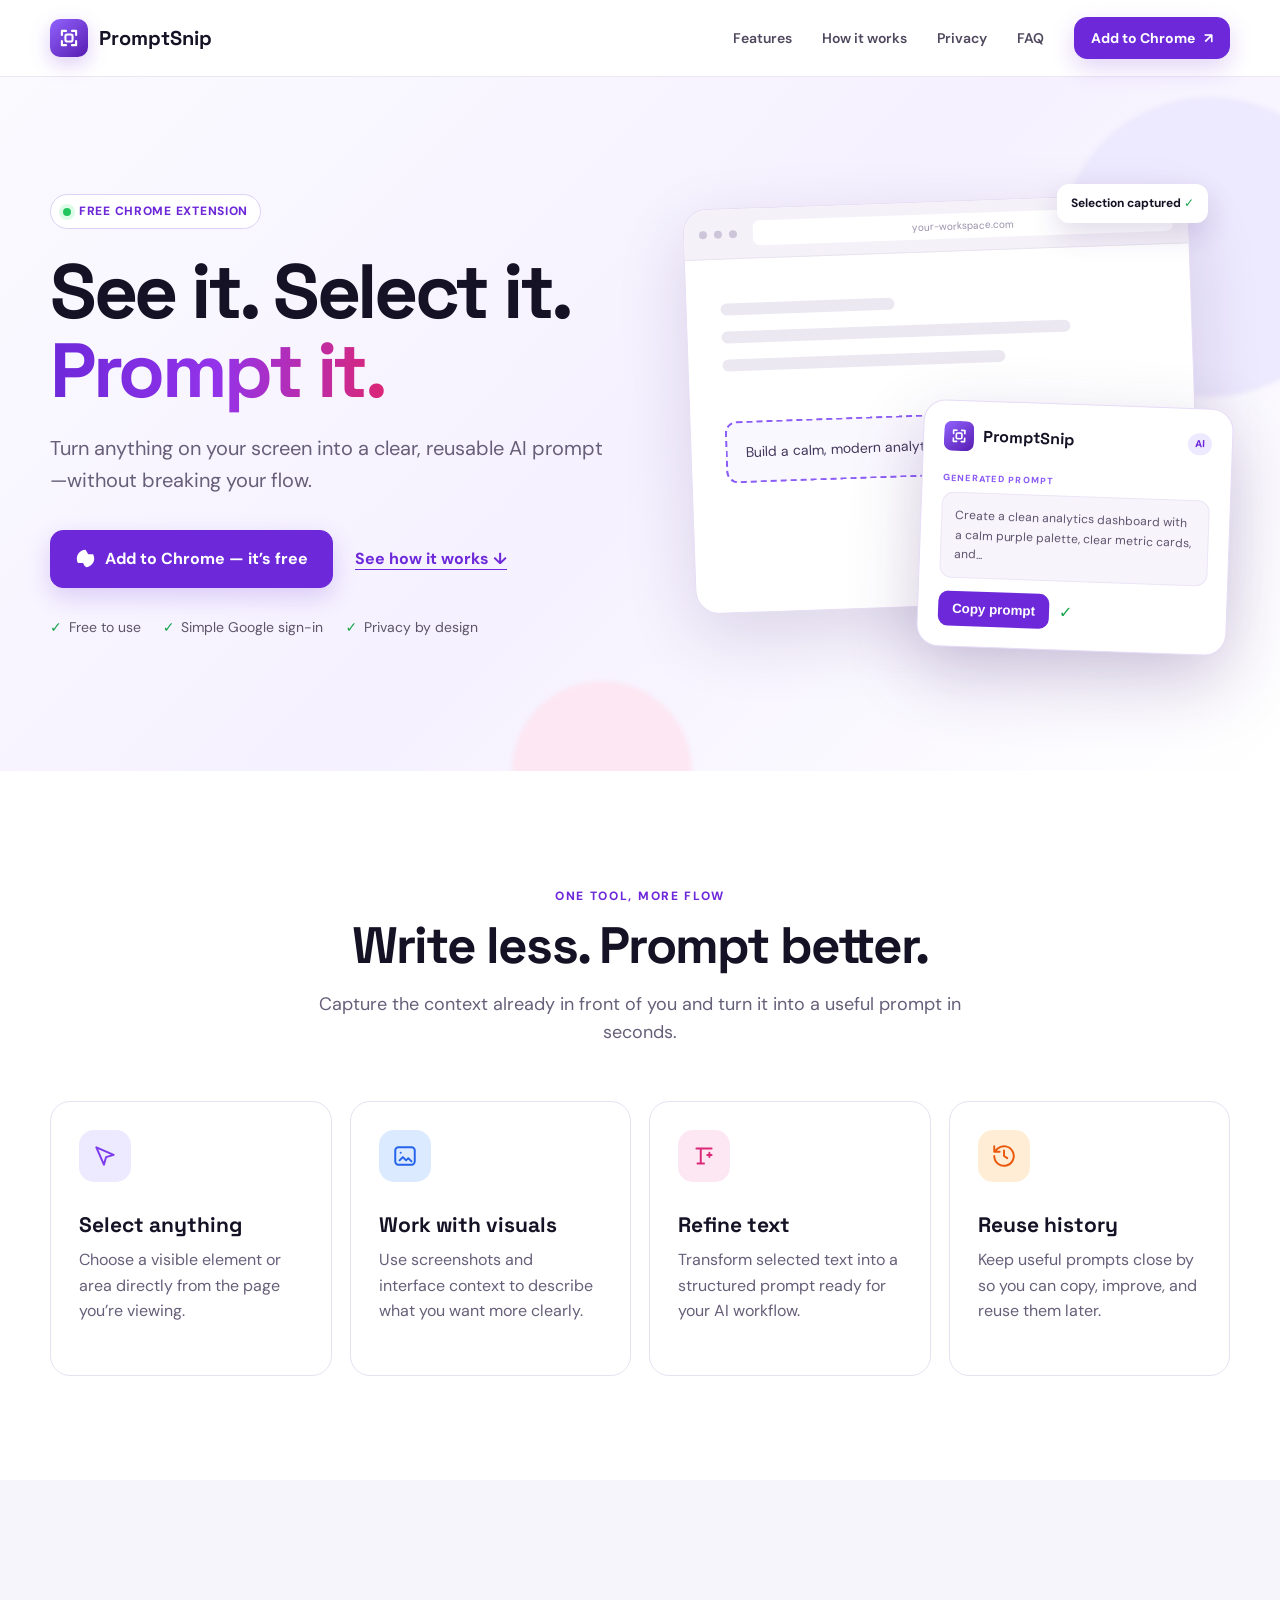
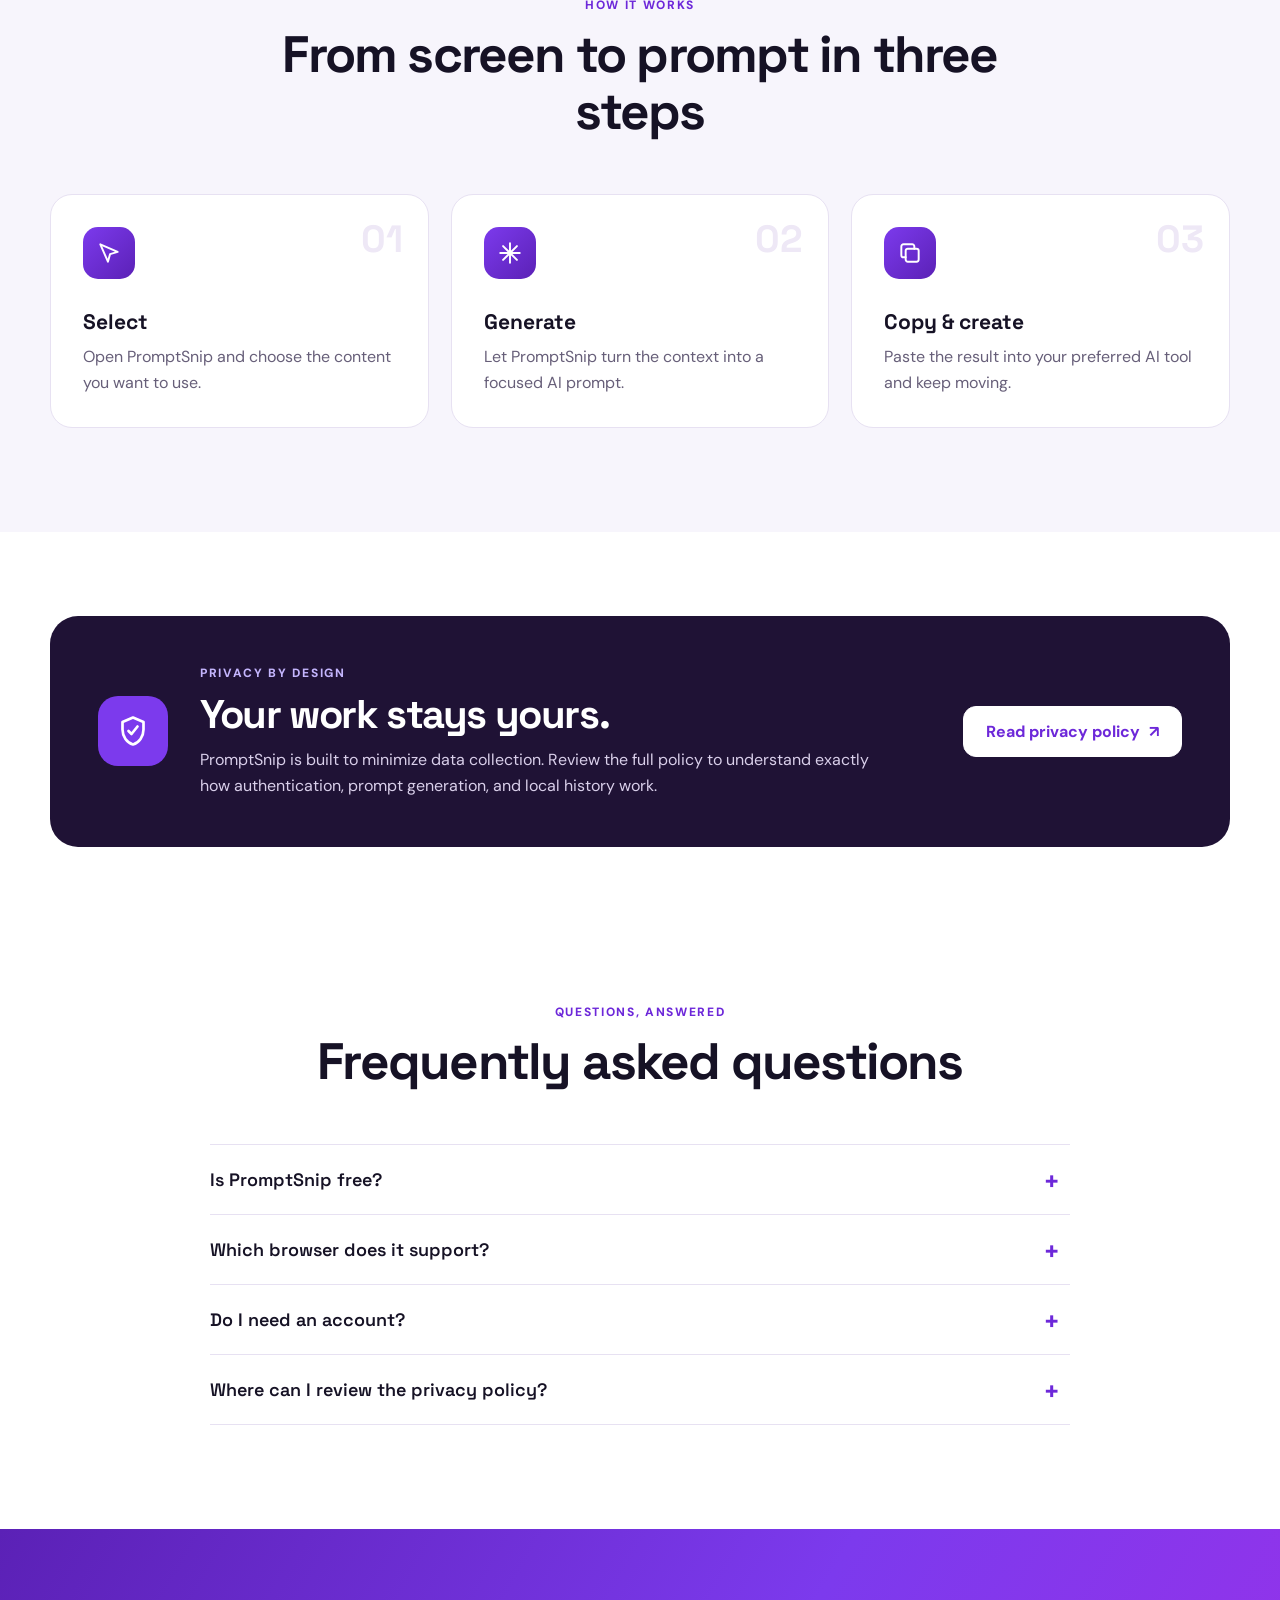
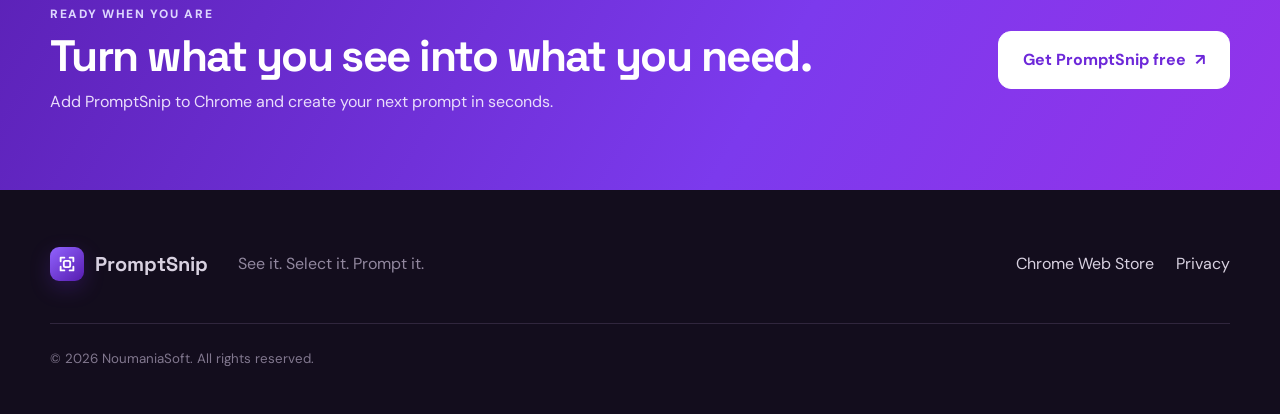
==== index.html @ f94c78b5 "Initial PromptSnip release" ====
<!doctype html>
<html lang="en">

<head>
  <meta charset="utf-8">
  <meta name="viewport" content="width=device-width, initial-scale=1">
  <title>PromptSnip — Turn anything on screen into an AI prompt</title>
  <meta name="description"
    content="PromptSnip is a free Chrome extension that turns selected text, images, and interface elements into clear, reusable AI prompts.">
  <meta name="theme-color" content="#6d28d9">
  <link rel="canonical" href="https://engnoumansiddiqui.github.io/promptsnip-site/">
  <meta property="og:type" content="website">
  <meta property="og:title" content="PromptSnip — See it. Select it. Prompt it.">
  <meta property="og:description"
    content="Turn selected text, images, and UI elements into clear AI prompts with a free Chrome extension.">
  <meta property="og:url" content="https://engnoumansiddiqui.github.io/promptsnip-site/">
  <meta name="twitter:card" content="summary">
  <link rel="icon" href="assets/icon.svg" type="image/svg+xml">
  <link rel="stylesheet" href="styles.css">
  <script
    type="application/ld+json">{"@context":"https://schema.org","@type":"SoftwareApplication","name":"PromptSnip","applicationCategory":"BrowserApplication","operatingSystem":"Chrome","description":"A Chrome extension that turns selected text, images, and interface elements into clear AI prompts.","url":"https://engnoumansiddiqui.github.io/promptsnip-site/","downloadUrl":"https://chromewebstore.google.com/detail/promptsnip/cakhbcndlnpibpnpaebmmhgjoddcnhfo","offers":{"@type":"Offer","price":"0","priceCurrency":"USD"}}</script>
</head>

<body>
  <a class="skip-link" href="#main">Skip to content</a>
  <header class="site-header">
    <nav class="nav container" aria-label="Main navigation">
      <a class="brand" href="#top" aria-label="PromptSnip home"><img src="assets/icon.svg" alt="" width="38"
          height="38"><span>PromptSnip</span></a>
      <button class="nav-toggle" type="button" aria-expanded="false" aria-controls="nav-links"
        aria-label="Open menu"><span></span><span></span><span></span></button>
      <div class="nav-links" id="nav-links">
        <a href="#features">Features</a><a href="#how">How it works</a><a href="#privacy">Privacy</a><a
          href="#faq">FAQ</a>
        <a class="button button-small"
          href="https://chromewebstore.google.com/detail/promptsnip/cakhbcndlnpibpnpaebmmhgjoddcnhfo" target="_blank"
          rel="noopener">Add to Chrome <span aria-hidden="true">↗</span></a>
      </div>
    </nav>
  </header>

  <main id="main">
    <section class="hero" id="top">
      <div class="orb orb-one"></div>
      <div class="orb orb-two"></div>
      <div class="container hero-grid">
        <div class="hero-copy">
          <div class="eyebrow"><span class="dot"></span> Free Chrome extension</div>
          <h1>See it. Select it.<br><span>Prompt it.</span></h1>
          <p class="hero-text">Turn anything on your screen into a clear, reusable AI prompt—without breaking your flow.
          </p>
          <div class="hero-actions">
            <a class="button button-large"
              href="https://chromewebstore.google.com/detail/promptsnip/cakhbcndlnpibpnpaebmmhgjoddcnhfo"
              target="_blank" rel="noopener"><svg viewBox="0 0 24 24" aria-hidden="true">
                <path
                  d="M12 2a10 10 0 0 0-8.65 15h8.7a5 5 0 0 1 4.33-7.5l-3.43-5.94A9.9 9.9 0 0 0 12 2Zm0 20a10 10 0 0 0 8.66-15h-8.7a5 5 0 0 1-4.34 7.5l3.43 5.94c.31.04.63.06.95.06Zm0-4a4 4 0 1 0 0-8 4 4 0 0 0 0 8Z" />
              </svg>Add to Chrome — it’s free</a>
            <a class="text-link" href="#how">See how it works <span aria-hidden="true">↓</span></a>
          </div>
          <ul class="trust-list" aria-label="Product benefits">
            <li>Free to use</li>
            <li>Simple Google sign-in</li>
            <li>Privacy by design</li>
          </ul>
        </div>
        <div class="product-scene" aria-label="Illustration of the PromptSnip extension">
          <div class="browser-card">
            <div class="browser-bar"><i></i><i></i><i></i>
              <div class="address">your-workspace.com</div>
            </div>
            <div class="browser-content">
              <div class="skeleton w-40"></div>
              <div class="skeleton w-80"></div>
              <div class="skeleton w-65"></div>
              <div class="selection">Build a calm, modern analytics dashboard</div>
            </div>
          </div>
          <div class="extension-card">
            <div class="mini-brand"><img src="assets/icon.svg" alt="" width="30"
                height="30"><b>PromptSnip</b><span>AI</span></div>
            <p class="mini-label">GENERATED PROMPT</p>
            <div class="prompt-box">Create a clean analytics dashboard with a calm purple palette, clear metric cards,
              and...</div>
            <div class="mini-actions"><button tabindex="-1">Copy prompt</button><i>✓</i></div>
          </div>
          <div class="float-pill">Selection captured <span>✓</span></div>
        </div>
      </div>
    </section>

    <section class="section intro" id="features">
      <div class="container">
        <div class="section-heading">
          <p class="kicker">ONE TOOL, MORE FLOW</p>
          <h2>Write less. Prompt better.</h2>
          <p>Capture the context already in front of you and turn it into a useful prompt in seconds.</p>
        </div>
        <div class="feature-grid">
          <article class="feature-card accent-purple">
            <div class="icon-box"><svg viewBox="0 0 24 24">
                <path d="m4 4 7 16 2-7 7-2L4 4Z" />
              </svg></div>
            <h3>Select anything</h3>
            <p>Choose a visible element or area directly from the page you’re viewing.</p>
          </article>
          <article class="feature-card accent-blue">
            <div class="icon-box"><svg viewBox="0 0 24 24">
                <rect x="3" y="4" width="18" height="16" rx="3" />
                <path d="m7 16 3-3 3 3 2-2 3 3M8 9h.01" />
              </svg></div>
            <h3>Work with visuals</h3>
            <p>Use screenshots and interface context to describe what you want more clearly.</p>
          </article>
          <article class="feature-card accent-pink">
            <div class="icon-box"><svg viewBox="0 0 24 24">
                <path d="M5 5h14M9 5v14m-3 0h6m3-8h4m-2-2v4" />
              </svg></div>
            <h3>Refine text</h3>
            <p>Transform selected text into a structured prompt ready for your AI workflow.</p>
          </article>
          <article class="feature-card accent-orange">
            <div class="icon-box"><svg viewBox="0 0 24 24">
                <path d="M3 12a9 9 0 1 0 3-6.7L3 8m0-5v5h5M12 7v5l3 2" />
              </svg></div>
            <h3>Reuse history</h3>
            <p>Keep useful prompts close by so you can copy, improve, and reuse them later.</p>
          </article>
        </div>
      </div>
    </section>

    <section class="section steps-section" id="how">
      <div class="container">
        <div class="section-heading">
          <p class="kicker">HOW IT WORKS</p>
          <h2>From screen to prompt in three steps</h2>
        </div>
        <div class="steps">
          <article><span>01</span>
            <div class="step-icon"><svg viewBox="0 0 24 24">
                <path d="m4 4 7 16 2-7 7-2L4 4Z" />
              </svg></div>
            <h3>Select</h3>
            <p>Open PromptSnip and choose the content you want to use.</p>
          </article>
          <article><span>02</span>
            <div class="step-icon"><svg viewBox="0 0 24 24">
                <path d="M12 3v18M3 12h18M5.6 5.6l12.8 12.8m0-12.8L5.6 18.4" />
              </svg></div>
            <h3>Generate</h3>
            <p>Let PromptSnip turn the context into a focused AI prompt.</p>
          </article>
          <article><span>03</span>
            <div class="step-icon"><svg viewBox="0 0 24 24">
                <rect x="8" y="8" width="12" height="12" rx="2" />
                <path d="M16 8V6a2 2 0 0 0-2-2H6a2 2 0 0 0-2 2v8a2 2 0 0 0 2 2h2" />
              </svg></div>
            <h3>Copy & create</h3>
            <p>Paste the result into your preferred AI tool and keep moving.</p>
          </article>
        </div>
      </div>
    </section>

    <section class="section privacy-section" id="privacy">
      <div class="container privacy-card">
        <div class="shield"><svg viewBox="0 0 24 24">
            <path d="M12 3 5 6v5c0 4.6 2.9 8.8 7 10 4.1-1.2 7-5.4 7-10V6l-7-3Z" />
            <path d="m9 12 2 2 4-5" />
          </svg></div>
        <div>
          <p class="kicker">PRIVACY BY DESIGN</p>
          <h2>Your work stays yours.</h2>
          <p>PromptSnip is built to minimize data collection. Review the full policy to understand exactly how
            authentication, prompt generation, and local history work.</p>
        </div><a class="button button-secondary" href="https://engnoumansiddiqui.github.io/promptsnip-privacy/"
          target="_blank" rel="noopener">Read privacy policy <span aria-hidden="true">↗</span></a>
      </div>
    </section>

    <section class="section faq-section" id="faq">
      <div class="container narrow">
        <div class="section-heading">
          <p class="kicker">QUESTIONS, ANSWERED</p>
          <h2>Frequently asked questions</h2>
        </div>
        <div class="faq-list">
          <details>
            <summary>Is PromptSnip free?</summary>
            <p>Yes. The current Chrome Web Store version is free to install and use.</p>
          </details>
          <details>
            <summary>Which browser does it support?</summary>
            <p>PromptSnip is currently available for Google Chrome through the Chrome Web Store.</p>
          </details>
          <details>
            <summary>Do I need an account?</summary>
            <p>Yes. PromptSnip uses Google sign-in to connect your account securely.</p>
          </details>
          <details>
            <summary>Where can I review the privacy policy?</summary>
            <p>You can read the public <a href="https://engnoumansiddiqui.github.io/promptsnip-privacy/" target="_blank"
                rel="noopener">PromptSnip Privacy Policy</a> at any time.</p>
          </details>
        </div>
      </div>
    </section>

    <section class="final-cta">
      <div class="container">
        <div>
          <p class="kicker">READY WHEN YOU ARE</p>
          <h2>Turn what you see into what you need.</h2>
          <p>Add PromptSnip to Chrome and create your next prompt in seconds.</p>
        </div><a class="button button-light button-large"
          href="https://chromewebstore.google.com/detail/promptsnip/cakhbcndlnpibpnpaebmmhgjoddcnhfo" target="_blank"
          rel="noopener">Get PromptSnip free <span aria-hidden="true">↗</span></a>
      </div>
    </section>
  </main>

  <footer>
    <div class="container footer-grid"><a class="brand" href="#top"><img src="assets/icon.svg" alt="" width="34"
          height="34"><span>PromptSnip</span></a>
      <p>See it. Select it. Prompt it.</p>
      <div><a href="https://chromewebstore.google.com/detail/promptsnip/cakhbcndlnpibpnpaebmmhgjoddcnhfo"
          target="_blank" rel="noopener">Chrome Web Store</a><a
          href="https://engnoumansiddiqui.github.io/promptsnip-privacy/" target="_blank" rel="noopener">Privacy</a>
      </div><small>© <span id="year">2026</span> NoumaniaSoft. All rights reserved.</small>
    </div>
  </footer>
  <script src="script.js"></script>
</body>

</html>
---- styles.css ----
@import url("https://fonts.googleapis.com/css2?family=DM+Sans:wght@400;500;600;700&family=Space+Grotesk:wght@500;600;700&display=swap");
:root {
  --primary: #6d28d9;
  --primary-dark: #4c1d95;
  --secondary: #2563eb;
  --pink: #db2777;
  --orange: #ea580c;
  --ink: #161225;
  --muted: #675f79;
  --surface: #f7f5fc;
  --line: #e7e1f2;
  --white: #fff;
  --shadow: 0 24px 70px rgba(50, 24, 90, 0.14);
  --radius: 24px;
  --container: 1180px;
}
* {
  box-sizing: border-box;
}
html {
  scroll-behavior: smooth;
  scroll-padding-top: 88px;
}
body {
  margin: 0;
  color: var(--ink);
  background: #fff;
  font-family: "DM Sans", system-ui, sans-serif;
  line-height: 1.6;
  overflow-x: hidden;
}
a {
  color: inherit;
}
button,
a {
  touch-action: manipulation;
}
.container {
  width: min(calc(100% - 40px), var(--container));
  margin-inline: auto;
}
.narrow {
  max-width: 860px;
}
.skip-link {
  position: fixed;
  left: 16px;
  top: -60px;
  z-index: 1000;
  background: #fff;
  padding: 12px 18px;
  border-radius: 10px;
}
.skip-link:focus {
  top: 16px;
}
.site-header {
  position: sticky;
  top: 0;
  z-index: 50;
  background: rgba(255, 255, 255, 0.88);
  backdrop-filter: blur(18px);
  border-bottom: 1px solid rgba(231, 225, 242, 0.8);
}
.nav {
  height: 76px;
  display: flex;
  align-items: center;
  justify-content: space-between;
}
.brand {
  display: inline-flex;
  align-items: center;
  gap: 11px;
  text-decoration: none;
  font-family: "Space Grotesk", sans-serif;
  font-size: 20px;
  font-weight: 700;
}
.brand img {
  filter: drop-shadow(0 7px 10px rgba(109, 40, 217, 0.24));
}
.nav-links {
  display: flex;
  align-items: center;
  gap: 30px;
}
.nav-links > a:not(.button) {
  text-decoration: none;
  color: #4f485e;
  font-weight: 600;
  font-size: 14px;
}
.nav-links > a:hover {
  color: var(--primary);
}
.nav-toggle {
  display: none;
  border: 0;
  background: none;
  width: 48px;
  height: 48px;
  padding: 12px;
  cursor: pointer;
}
.nav-toggle span {
  display: block;
  height: 2px;
  background: var(--ink);
  margin: 5px 0;
}
.button {
  display: inline-flex;
  align-items: center;
  justify-content: center;
  gap: 9px;
  min-height: 48px;
  padding: 12px 22px;
  border: 1px solid var(--primary);
  border-radius: 13px;
  background: var(--primary);
  color: #fff;
  text-decoration: none;
  font-weight: 700;
  box-shadow: 0 9px 24px rgba(109, 40, 217, 0.2);
  transition:
    transform 0.2s,
    background 0.2s,
    box-shadow 0.2s;
}
.button:hover {
  background: var(--primary-dark);
  transform: translateY(-2px);
  box-shadow: 0 13px 28px rgba(109, 40, 217, 0.27);
}
.button:focus-visible,
a:focus-visible,
summary:focus-visible,
button:focus-visible {
  outline: 3px solid #60a5fa;
  outline-offset: 3px;
}
.button-small {
  min-height: 42px;
  padding: 9px 16px;
  font-size: 14px;
}
.button-large {
  min-height: 56px;
  padding: 15px 24px;
}
.button svg {
  width: 21px;
  height: 21px;
  fill: currentColor;
}
.hero {
  position: relative;
  padding: 104px 0 120px;
  background: linear-gradient(135deg, #fbfaff 0%, #f5f1ff 52%, #fff 100%);
  overflow: hidden;
}
.hero-grid {
  display: grid;
  grid-template-columns: 1.02fr 0.98fr;
  align-items: center;
  gap: 76px;
  position: relative;
  z-index: 2;
}
.eyebrow,
.kicker {
  font-size: 12px;
  letter-spacing: 0.14em;
  font-weight: 800;
  color: var(--primary);
  text-transform: uppercase;
}
.eyebrow {
  display: inline-flex;
  align-items: center;
  gap: 8px;
  padding: 7px 12px;
  border: 1px solid #ddd1f7;
  border-radius: 999px;
  background: #fff;
  letter-spacing: 0.06em;
}
.dot {
  width: 8px;
  height: 8px;
  background: #22c55e;
  border-radius: 50%;
  box-shadow: 0 0 0 4px #dcfce7;
}
.hero h1 {
  font:
    700 clamp(48px, 6vw, 78px)/1.02 "Space Grotesk",
    sans-serif;
  letter-spacing: -0.045em;
  margin: 23px 0;
}
.hero h1 span {
  background: linear-gradient(90deg, var(--primary), #9333ea, #db2777);
  -webkit-background-clip: text;
  background-clip: text;
  color: transparent;
}
.hero-text {
  font-size: 20px;
  color: var(--muted);
  max-width: 590px;
  margin: 0;
}
.hero-actions {
  display: flex;
  align-items: center;
  gap: 22px;
  margin-top: 34px;
}
.text-link {
  font-weight: 700;
  color: var(--primary);
  text-underline-offset: 5px;
}
.trust-list {
  display: flex;
  flex-wrap: wrap;
  gap: 22px;
  list-style: none;
  padding: 0;
  margin: 28px 0 0;
  color: #5c5569;
  font-size: 14px;
}
.trust-list li:before {
  content: "✓";
  color: #16a34a;
  font-weight: 800;
  margin-right: 7px;
}
.orb {
  position: absolute;
  border-radius: 50%;
  filter: blur(2px);
}
.orb-one {
  width: 300px;
  height: 300px;
  background: #ede9fe;
  right: -80px;
  top: 20px;
}
.orb-two {
  width: 180px;
  height: 180px;
  background: #fce7f3;
  left: 40%;
  bottom: -90px;
}
.product-scene {
  position: relative;
  min-height: 470px;
}
.browser-card {
  position: absolute;
  inset: 20px 35px 45px 0;
  border: 1px solid #e7def4;
  border-radius: 24px;
  background: #fff;
  box-shadow: var(--shadow);
  transform: rotate(-2deg);
  overflow: hidden;
}
.browser-bar {
  height: 50px;
  background: #f4f1f8;
  border-bottom: 1px solid #e9e4ef;
  display: flex;
  align-items: center;
  gap: 7px;
  padding: 0 15px;
}
.browser-bar i {
  width: 8px;
  height: 8px;
  border-radius: 50%;
  background: #cdc5d9;
}
.address {
  height: 25px;
  flex: 1;
  background: #fff;
  border-radius: 7px;
  margin-left: 9px;
  text-align: center;
  font-size: 10px;
  line-height: 25px;
  color: #9a91aa;
}
.browser-content {
  padding: 44px 34px;
}
.skeleton {
  height: 12px;
  border-radius: 8px;
  background: #ece8f2;
  margin-bottom: 16px;
}
.w-40 {
  width: 40%;
}
.w-80 {
  width: 80%;
}
.w-65 {
  width: 65%;
}
.selection {
  margin-top: 50px;
  border: 2px dashed #8b5cf6;
  border-radius: 12px;
  padding: 18px;
  color: #43385b;
  background: #faf8ff;
  font-size: 14px;
}
.extension-card {
  position: absolute;
  width: 310px;
  right: 0;
  bottom: 0;
  background: #fff;
  border: 1px solid #e6dcf7;
  border-radius: 22px;
  padding: 20px;
  box-shadow: 0 26px 70px rgba(63, 29, 111, 0.23);
  transform: rotate(2deg);
}
.mini-brand {
  display: flex;
  align-items: center;
  gap: 9px;
}
.mini-brand b {
  font-family: "Space Grotesk";
}
.mini-brand span {
  margin-left: auto;
  background: #ede9fe;
  color: var(--primary);
  font-size: 10px;
  font-weight: 800;
  padding: 3px 7px;
  border-radius: 20px;
}
.mini-label {
  font-size: 9px;
  letter-spacing: 0.14em;
  font-weight: 800;
  color: #8b5cf6;
  margin: 20px 0 7px;
}
.prompt-box {
  background: #f7f4fb;
  border: 1px solid #ece5f6;
  border-radius: 12px;
  padding: 13px;
  font-size: 12px;
  color: #5d536e;
}
.mini-actions {
  display: flex;
  align-items: center;
  gap: 10px;
  margin-top: 13px;
}
.mini-actions button {
  border: 0;
  border-radius: 10px;
  background: var(--primary);
  color: #fff;
  padding: 10px 14px;
  font-weight: 700;
}
.mini-actions i {
  font-style: normal;
  color: #16a34a;
}
.float-pill {
  position: absolute;
  top: 3px;
  right: 22px;
  padding: 10px 14px;
  border-radius: 12px;
  background: #fff;
  box-shadow: 0 12px 28px rgba(63, 29, 111, 0.15);
  font-size: 12px;
  font-weight: 700;
}
.float-pill span {
  color: #16a34a;
}
.section {
  padding: 104px 0;
}
.section-heading {
  text-align: center;
  max-width: 720px;
  margin: 0 auto 54px;
}
.section-heading h2,
.privacy-card h2,
.final-cta h2 {
  font:
    700 clamp(34px, 4vw, 52px)/1.1 "Space Grotesk",
    sans-serif;
  letter-spacing: -0.035em;
  margin: 10px 0 15px;
}
.section-heading > p:last-child {
  font-size: 18px;
  color: var(--muted);
  margin: 0;
}
.feature-grid {
  display: grid;
  grid-template-columns: repeat(4, 1fr);
  gap: 18px;
}
.feature-card {
  border: 1px solid var(--line);
  border-radius: 20px;
  padding: 28px;
  background: #fff;
  min-height: 275px;
  transition:
    transform 0.22s,
    box-shadow 0.22s,
    border-color 0.22s;
}
.feature-card:hover {
  transform: translateY(-6px);
  box-shadow: 0 18px 45px rgba(54, 31, 88, 0.1);
  border-color: #d3c4eb;
}
.feature-card h3,
.steps h3 {
  font: 700 21px/1.2 "Space Grotesk";
  margin: 30px 0 10px;
}
.feature-card p,
.steps p {
  margin: 0;
  color: var(--muted);
}
.icon-box,
.step-icon,
.shield {
  display: grid;
  place-items: center;
  width: 52px;
  height: 52px;
  border-radius: 15px;
}
.icon-box svg,
.step-icon svg,
.shield svg {
  width: 26px;
  height: 26px;
  fill: none;
  stroke: currentColor;
  stroke-width: 1.8;
  stroke-linecap: round;
  stroke-linejoin: round;
}
.accent-purple .icon-box {
  background: #ede9fe;
  color: #7c3aed;
}
.accent-blue .icon-box {
  background: #dbeafe;
  color: #2563eb;
}
.accent-pink .icon-box {
  background: #fce7f3;
  color: #db2777;
}
.accent-orange .icon-box {
  background: #ffedd5;
  color: #ea580c;
}
.steps-section {
  background: var(--surface);
}
.steps {
  display: grid;
  grid-template-columns: repeat(3, 1fr);
  gap: 22px;
  counter-reset: step;
}
.steps article {
  position: relative;
  background: #fff;
  border: 1px solid var(--line);
  border-radius: 22px;
  padding: 32px;
}
.steps article > span {
  position: absolute;
  right: 25px;
  top: 20px;
  font: 700 38px "Space Grotesk";
  color: #eee8f6;
}
.step-icon {
  background: linear-gradient(135deg, #7c3aed, #5b21b6);
  color: #fff;
}
.privacy-section {
  padding: 84px 0;
}
.privacy-card {
  display: grid;
  grid-template-columns: auto 1fr auto;
  align-items: center;
  gap: 32px;
  background: #1f1235;
  color: #fff;
  border-radius: 28px;
  padding: 48px;
}
.shield {
  width: 70px;
  height: 70px;
  border-radius: 20px;
  background: #7c3aed;
}
.shield svg {
  width: 36px;
  height: 36px;
}
.privacy-card h2 {
  font-size: 40px;
  margin-bottom: 10px;
}
.privacy-card p {
  color: #d9cfea;
  margin: 0;
  max-width: 690px;
}
.privacy-card .kicker {
  color: #c4b5fd;
}
.button-secondary {
  background: #fff;
  color: var(--primary);
  border-color: #fff;
  box-shadow: none;
  white-space: nowrap;
}
.button-secondary:hover {
  background: #f3effb;
  color: var(--primary-dark);
}
.faq-section {
  padding-top: 60px;
}
.faq-list {
  border-top: 1px solid var(--line);
}
details {
  border-bottom: 1px solid var(--line);
}
summary {
  cursor: pointer;
  list-style: none;
  font: 600 18px "Space Grotesk";
  padding: 23px 46px 23px 0;
  position: relative;
}
summary::-webkit-details-marker {
  display: none;
}
summary:after {
  content: "+";
  position: absolute;
  right: 10px;
  top: 18px;
  font-size: 28px;
  color: var(--primary);
}
details[open] summary:after {
  content: "−";
}
details p {
  color: var(--muted);
  margin: 0;
  padding: 0 46px 23px 0;
}
details p a {
  color: var(--primary);
}
.final-cta {
  padding: 76px 0;
  background: linear-gradient(120deg, #5b21b6, #7c3aed 60%, #9333ea);
  color: #fff;
}
.final-cta .container {
  display: flex;
  align-items: center;
  justify-content: space-between;
  gap: 50px;
}
.final-cta .kicker {
  color: #ddd6fe;
}
.final-cta h2 {
  font-size: 44px;
  margin: 8px 0;
}
.final-cta p {
  margin: 0;
  color: #e9ddfb;
}
.button-light {
  background: #fff;
  border-color: #fff;
  color: var(--primary);
  box-shadow: none;
  white-space: nowrap;
}
.button-light:hover {
  background: #f4effc;
  color: var(--primary-dark);
}
footer {
  padding: 45px 0;
  background: #130d1d;
  color: #d8d1e0;
}
.footer-grid {
  display: grid;
  grid-template-columns: auto 1fr auto;
  align-items: center;
  gap: 30px;
}
.footer-grid > p {
  color: #91879e;
}
.footer-grid > div {
  display: flex;
  gap: 22px;
}
.footer-grid a {
  text-decoration: none;
}
.footer-grid a:hover {
  text-decoration: underline;
}
.footer-grid small {
  grid-column: 1/-1;
  border-top: 1px solid #30263d;
  padding-top: 24px;
  color: #81778e;
}
.reveal {
  opacity: 0;
  transform: translateY(18px);
  transition:
    opacity 0.55s ease,
    transform 0.55s ease;
}
.reveal.visible {
  opacity: 1;
  transform: none;
}
@media (max-width: 960px) {
  .hero-grid {
    grid-template-columns: 1fr;
    gap: 60px;
  }
  .hero-copy {
    text-align: center;
  }
  .hero-text {
    margin-inline: auto;
  }
  .hero-actions,
  .trust-list {
    justify-content: center;
  }
  .product-scene {
    width: min(620px, 100%);
    margin: auto;
  }
  .feature-grid {
    grid-template-columns: repeat(2, 1fr);
  }
  .privacy-card {
    grid-template-columns: auto 1fr;
  }
  .privacy-card .button {
    grid-column: 1/-1;
    width: max-content;
    margin-left: 102px;
  }
  .final-cta .container {
    align-items: flex-start;
  }
  .footer-grid {
    grid-template-columns: 1fr auto;
  }
  .footer-grid > p {
    display: none;
  }
}
@media (max-width: 760px) {
  .container {
    width: min(calc(100% - 28px), var(--container));
  }
  .nav-toggle {
    display: block;
  }
  .nav-links {
    display: none;
    position: absolute;
    top: 76px;
    left: 14px;
    right: 14px;
    flex-direction: column;
    align-items: stretch;
    gap: 4px;
    padding: 12px;
    background: #fff;
    border: 1px solid var(--line);
    border-radius: 16px;
    box-shadow: var(--shadow);
  }
  .nav-links.open {
    display: flex;
  }
  .nav-links > a {
    padding: 12px;
  }
  .hero {
    padding: 70px 0 86px;
  }
  .hero h1 {
    font-size: 49px;
  }
  .hero-text {
    font-size: 18px;
  }
  .hero-actions {
    flex-direction: column;
  }
  .trust-list {
    gap: 8px 16px;
  }
  .product-scene {
    min-height: 405px;
  }
  .browser-card {
    inset: 15px 15px 55px 0;
  }
  .extension-card {
    width: 275px;
  }
  .float-pill {
    right: 4px;
  }
  .section {
    padding: 78px 0;
  }
  .feature-grid,
  .steps {
    grid-template-columns: 1fr;
  }
  .feature-card {
    min-height: auto;
  }
  .privacy-card {
    display: block;
    padding: 32px;
  }
  .privacy-card .shield {
    margin-bottom: 24px;
  }
  .privacy-card .button {
    margin: 26px 0 0;
    width: 100%;
  }
  .privacy-card h2 {
    font-size: 34px;
  }
  .final-cta .container {
    display: block;
    text-align: center;
  }
  .final-cta h2 {
    font-size: 36px;
  }
  .final-cta .button {
    margin-top: 28px;
    width: 100%;
  }
  .footer-grid {
    display: flex;
    flex-direction: column;
    align-items: flex-start;
  }
  .footer-grid small {
    width: 100%;
  }
}
@media (max-width: 430px) {
  .hero h1 {
    font-size: 42px;
  }
  .product-scene {
    min-height: 355px;
  }
  .browser-content {
    padding: 38px 20px;
  }
  .extension-card {
    width: 250px;
    padding: 16px;
  }
  .float-pill {
    display: none;
  }
  .section-heading h2 {
    font-size: 36px;
  }
}
@media (prefers-reduced-motion: reduce) {
  html {
    scroll-behavior: auto;
  }
  *,
  *:before,
  *:after {
    animation-duration: 0.01ms !important;
    transition-duration: 0.01ms !important;
  }
  .reveal {
    opacity: 1;
    transform: none;
  }
}
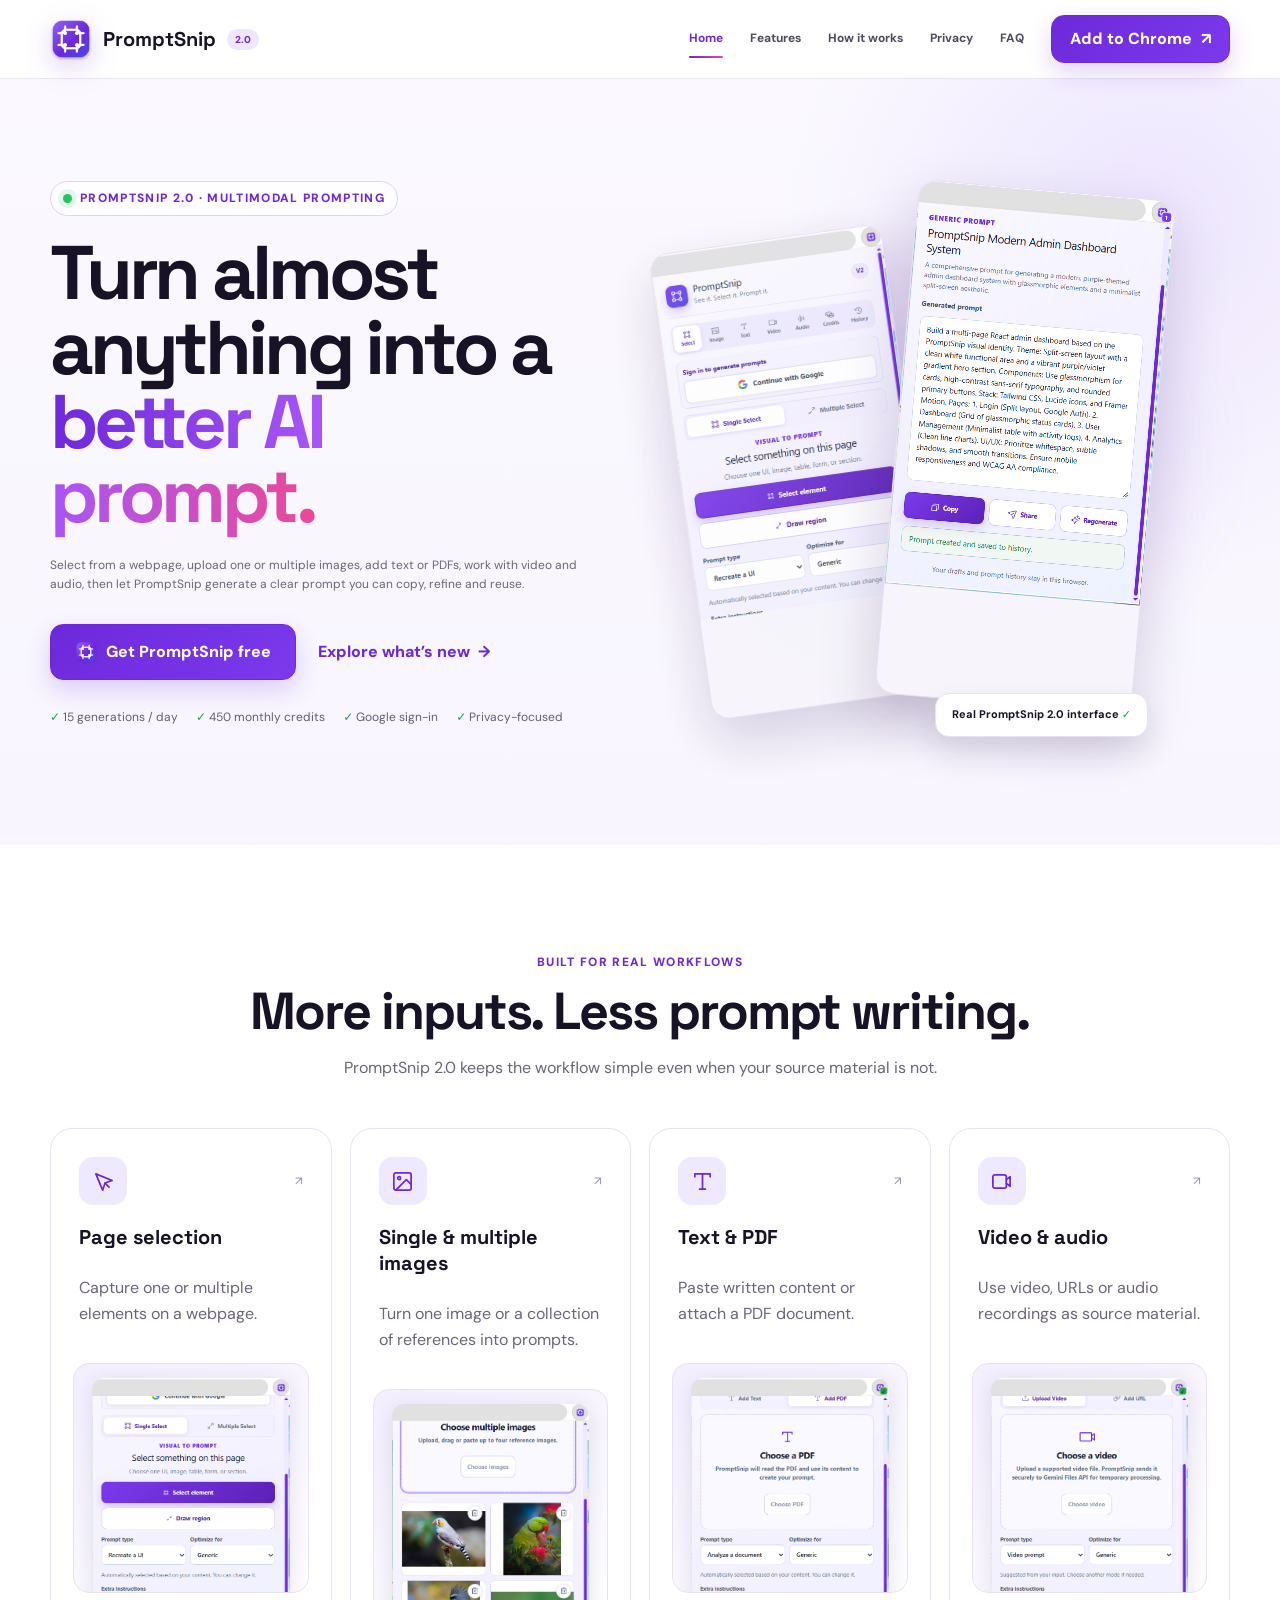
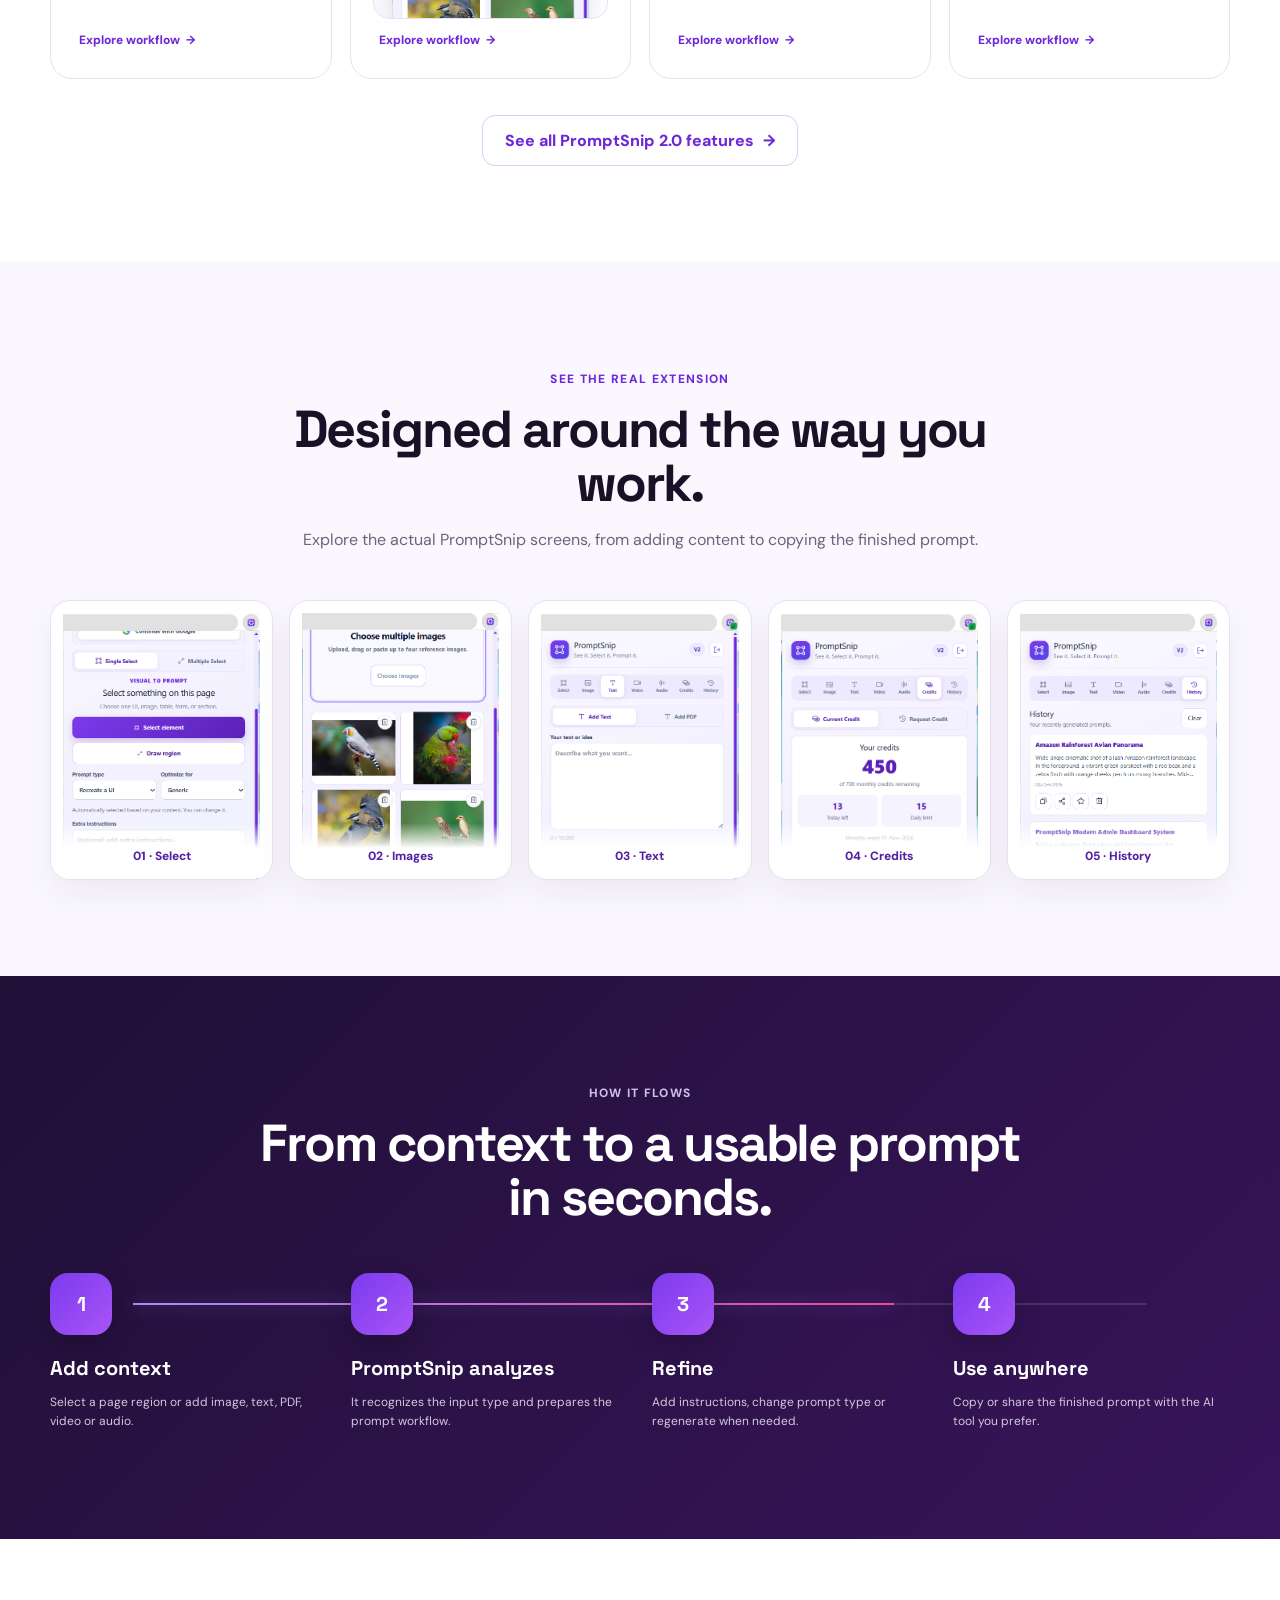
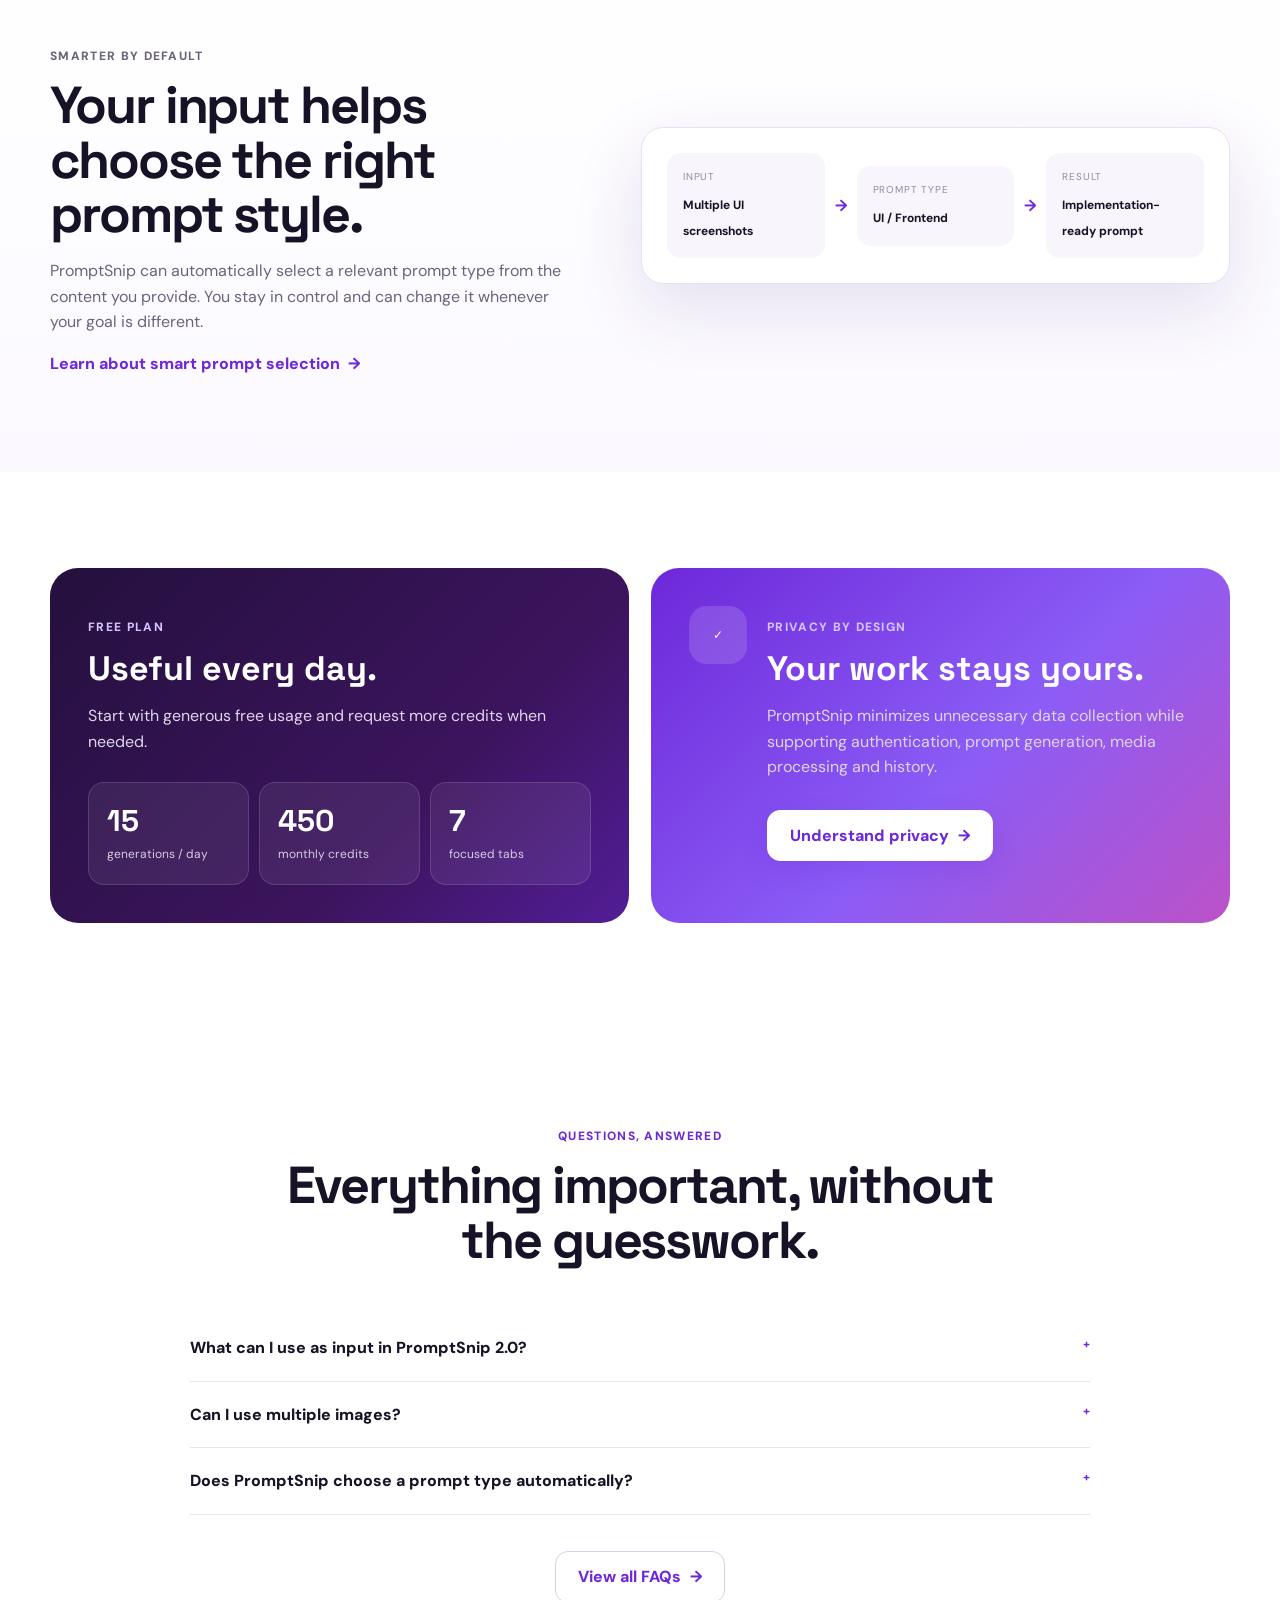
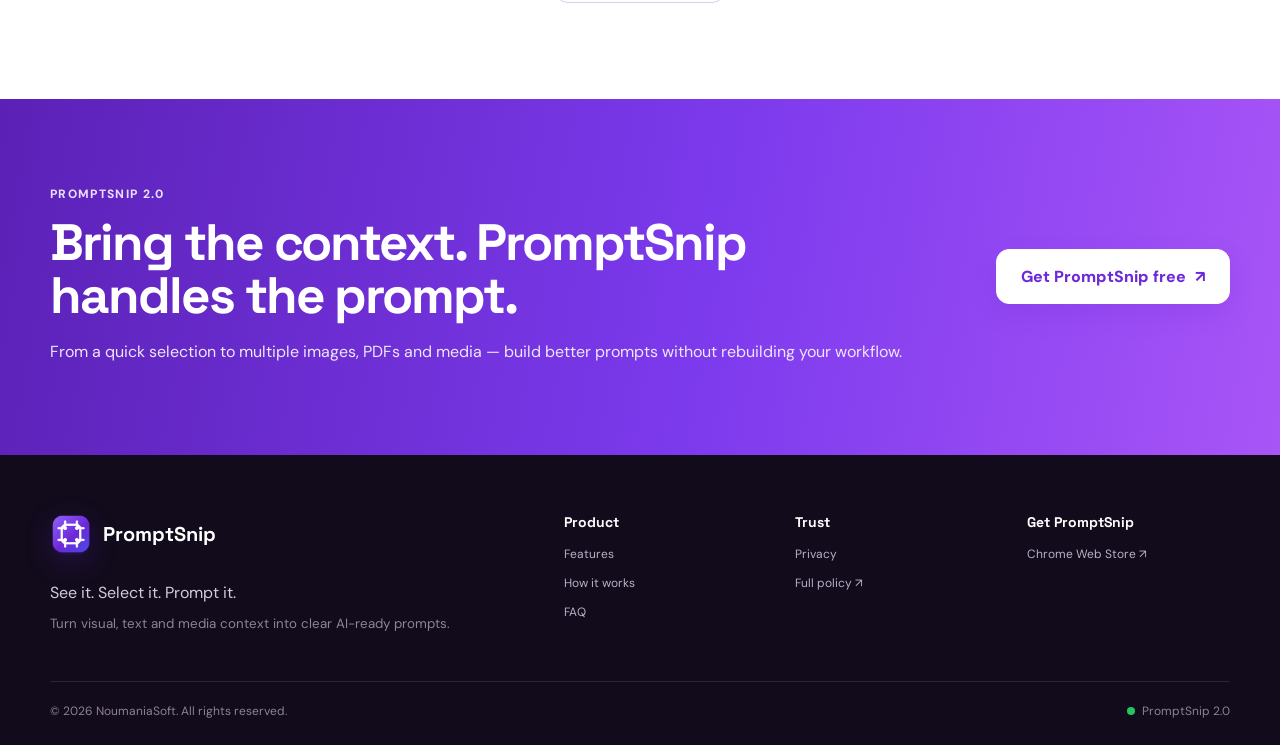
==== commit 1c21a659: "New features added in PromptSnip" ====
--- a/index.html
+++ b/index.html
@@ -4,34 +4,32 @@
 <head>
   <meta charset="utf-8">
   <meta name="viewport" content="width=device-width, initial-scale=1">
-  <title>PromptSnip — Turn anything on screen into an AI prompt</title>
+  <title>PromptSnip 2.0 — Turn context into better AI prompts</title>
   <meta name="description"
-    content="PromptSnip is a free Chrome extension that turns selected text, images, and interface elements into clear, reusable AI prompts.">
+    content="PromptSnip turns webpage selections, images, text, PDFs, video and audio into clear reusable AI prompts.">
   <meta name="theme-color" content="#6d28d9">
-  <link rel="canonical" href="https://engnoumansiddiqui.github.io/promptsnip-site/">
-  <meta property="og:type" content="website">
-  <meta property="og:title" content="PromptSnip — See it. Select it. Prompt it.">
-  <meta property="og:description"
-    content="Turn selected text, images, and UI elements into clear AI prompts with a free Chrome extension.">
-  <meta property="og:url" content="https://engnoumansiddiqui.github.io/promptsnip-site/">
-  <meta name="twitter:card" content="summary">
-  <link rel="icon" href="assets/icon.svg" type="image/svg+xml">
+  <link rel="icon" href="assets/promptsnip-icon.png" type="image/png">
   <link rel="stylesheet" href="styles.css">
-  <script
-    type="application/ld+json">{"@context":"https://schema.org","@type":"SoftwareApplication","name":"PromptSnip","applicationCategory":"BrowserApplication","operatingSystem":"Chrome","description":"A Chrome extension that turns selected text, images, and interface elements into clear AI prompts.","url":"https://engnoumansiddiqui.github.io/promptsnip-site/","downloadUrl":"https://chromewebstore.google.com/detail/promptsnip/cakhbcndlnpibpnpaebmmhgjoddcnhfo","offers":{"@type":"Offer","price":"0","priceCurrency":"USD"}}</script>
 </head>
 
-<body>
+<body data-page="home">
   <a class="skip-link" href="#main">Skip to content</a>
+
   <header class="site-header">
     <nav class="nav container" aria-label="Main navigation">
-      <a class="brand" href="#top" aria-label="PromptSnip home"><img src="assets/icon.svg" alt="" width="38"
-          height="38"><span>PromptSnip</span></a>
-      <button class="nav-toggle" type="button" aria-expanded="false" aria-controls="nav-links"
-        aria-label="Open menu"><span></span><span></span><span></span></button>
+      <a class="brand" href="index.html" aria-label="PromptSnip home">
+        <img src="assets/promptsnip-icon.png" alt="PromptSnip" width="42" height="42">
+        <span>PromptSnip</span><small class="version-badge">2.0</small>
+      </a>
+      <button class="nav-toggle" type="button" aria-expanded="false" aria-controls="nav-links" aria-label="Open menu">
+        <span></span><span></span><span></span>
+      </button>
       <div class="nav-links" id="nav-links">
-        <a href="#features">Features</a><a href="#how">How it works</a><a href="#privacy">Privacy</a><a
-          href="#faq">FAQ</a>
+        <a data-nav="home" href="index.html">Home</a>
+        <a data-nav="features" href="features.html">Features</a>
+        <a data-nav="how" href="how-it-works.html">How it works</a>
+        <a data-nav="privacy" href="privacy.html">Privacy</a>
+        <a data-nav="faq" href="faq.html">FAQ</a>
         <a class="button button-small"
           href="https://chromewebstore.google.com/detail/promptsnip/cakhbcndlnpibpnpaebmmhgjoddcnhfo" target="_blank"
           rel="noopener">Add to Chrome <span aria-hidden="true">↗</span></a>
@@ -40,194 +38,264 @@
   </header>
 
   <main id="main">
-    <section class="hero" id="top">
-      <div class="orb orb-one"></div>
-      <div class="orb orb-two"></div>
+    <section class="hero hero-polished">
+      <div class="hero-orb hero-orb-a"></div>
+      <div class="hero-orb hero-orb-b"></div>
       <div class="container hero-grid">
         <div class="hero-copy">
-          <div class="eyebrow"><span class="dot"></span> Free Chrome extension</div>
-          <h1>See it. Select it.<br><span>Prompt it.</span></h1>
-          <p class="hero-text">Turn anything on your screen into a clear, reusable AI prompt—without breaking your flow.
-          </p>
+          <div class="eyebrow"><span class="pulse-dot"></span> PROMPTSNIP 2.0 · MULTIMODAL PROMPTING</div>
+          <h1>Turn almost anything into a <span>better AI prompt.</span></h1>
+          <p class="hero-text">Select from a webpage, upload one or multiple images, add text or PDFs, work with video
+            and audio, then let PromptSnip generate a clear prompt you can copy, refine and reuse.</p>
           <div class="hero-actions">
             <a class="button button-large"
               href="https://chromewebstore.google.com/detail/promptsnip/cakhbcndlnpibpnpaebmmhgjoddcnhfo"
-              target="_blank" rel="noopener"><svg viewBox="0 0 24 24" aria-hidden="true">
-                <path
-                  d="M12 2a10 10 0 0 0-8.65 15h8.7a5 5 0 0 1 4.33-7.5l-3.43-5.94A9.9 9.9 0 0 0 12 2Zm0 20a10 10 0 0 0 8.66-15h-8.7a5 5 0 0 1-4.34 7.5l3.43 5.94c.31.04.63.06.95.06Zm0-4a4 4 0 1 0 0-8 4 4 0 0 0 0 8Z" />
-              </svg>Add to Chrome — it’s free</a>
-            <a class="text-link" href="#how">See how it works <span aria-hidden="true">↓</span></a>
+              target="_blank" rel="noopener">
+              <img class="button-icon" src="assets/promptsnip-icon.png" alt=""> Get PromptSnip free
+            </a>
+            <a class="text-link" href="features.html">Explore what’s new <span>→</span></a>
           </div>
-          <ul class="trust-list" aria-label="Product benefits">
-            <li>Free to use</li>
-            <li>Simple Google sign-in</li>
-            <li>Privacy by design</li>
-          </ul>
-        </div>
-        <div class="product-scene" aria-label="Illustration of the PromptSnip extension">
-          <div class="browser-card">
-            <div class="browser-bar"><i></i><i></i><i></i>
-              <div class="address">your-workspace.com</div>
-            </div>
-            <div class="browser-content">
-              <div class="skeleton w-40"></div>
-              <div class="skeleton w-80"></div>
-              <div class="skeleton w-65"></div>
-              <div class="selection">Build a calm, modern analytics dashboard</div>
-            </div>
+          <div class="trust-chips">
+            <span>✓ 15 generations / day</span><span>✓ 450 monthly credits</span><span>✓ Google sign-in</span><span>✓
+              Privacy-focused</span>
           </div>
-          <div class="extension-card">
-            <div class="mini-brand"><img src="assets/icon.svg" alt="" width="30"
-                height="30"><b>PromptSnip</b><span>AI</span></div>
-            <p class="mini-label">GENERATED PROMPT</p>
-            <div class="prompt-box">Create a clean analytics dashboard with a calm purple palette, clear metric cards,
-              and...</div>
-            <div class="mini-actions"><button tabindex="-1">Copy prompt</button><i>✓</i></div>
-          </div>
-          <div class="float-pill">Selection captured <span>✓</span></div>
-        </div>
-      </div>
-    </section>
-
-    <section class="section intro" id="features">
+        </div>
+        <div class="product-stage real-product-stage">
+          <div class="stage-glow"></div>
+          <div class="hero-shot shot-back"><img src="assets/screenshots/screenshot-01.png"
+              alt="PromptSnip extension Select workflow" width="386" height="800" loading="lazy"></div>
+          <div class="hero-shot shot-front"><img src="assets/screenshots/screenshot-22.png"
+              alt="PromptSnip generated prompt screen with copy, share and regenerate options" width="386" height="800"
+              fetchpriority="high"></div>
+          <div class="auto-pill">Real PromptSnip 2.0 interface <b>✓</b></div>
+        </div>
+      </div>
+    </section>
+
+    <section class="section home-summary">
       <div class="container">
         <div class="section-heading">
-          <p class="kicker">ONE TOOL, MORE FLOW</p>
-          <h2>Write less. Prompt better.</h2>
-          <p>Capture the context already in front of you and turn it into a useful prompt in seconds.</p>
-        </div>
-        <div class="feature-grid">
-          <article class="feature-card accent-purple">
-            <div class="icon-box"><svg viewBox="0 0 24 24">
-                <path d="m4 4 7 16 2-7 7-2L4 4Z" />
-              </svg></div>
-            <h3>Select anything</h3>
-            <p>Choose a visible element or area directly from the page you’re viewing.</p>
-          </article>
-          <article class="feature-card accent-blue">
-            <div class="icon-box"><svg viewBox="0 0 24 24">
-                <rect x="3" y="4" width="18" height="16" rx="3" />
-                <path d="m7 16 3-3 3 3 2-2 3 3M8 9h.01" />
-              </svg></div>
-            <h3>Work with visuals</h3>
-            <p>Use screenshots and interface context to describe what you want more clearly.</p>
-          </article>
-          <article class="feature-card accent-pink">
-            <div class="icon-box"><svg viewBox="0 0 24 24">
-                <path d="M5 5h14M9 5v14m-3 0h6m3-8h4m-2-2v4" />
-              </svg></div>
-            <h3>Refine text</h3>
-            <p>Transform selected text into a structured prompt ready for your AI workflow.</p>
-          </article>
-          <article class="feature-card accent-orange">
-            <div class="icon-box"><svg viewBox="0 0 24 24">
-                <path d="M3 12a9 9 0 1 0 3-6.7L3 8m0-5v5h5M12 7v5l3 2" />
-              </svg></div>
-            <h3>Reuse history</h3>
-            <p>Keep useful prompts close by so you can copy, improve, and reuse them later.</p>
-          </article>
-        </div>
-      </div>
-    </section>
-
-    <section class="section steps-section" id="how">
+          <p class="kicker">BUILT FOR REAL WORKFLOWS</p>
+          <h2>More inputs. Less prompt writing.</h2>
+          <p>PromptSnip 2.0 keeps the workflow simple even when your source material is not.</p>
+        </div>
+        <div class="feature-grid feature-grid-v2">
+          <a class="feature-card interactive-card visual-home-card" href="features.html#selection">
+            <div class="card-icon-row"><span class="icon-orb"><svg class="ps-icon" aria-hidden="true"
+                  viewBox="0 0 24 24" fill="none" stroke="currentColor" stroke-width="1.8" stroke-linecap="round"
+                  stroke-linejoin="round">
+                  <path d="m4 4 7.1 17 2.5-7.4L21 11 4 4Z" />
+                  <path d="m13.6 13.6 4.2 4.2" />
+                </svg></span><span class="card-arrow">↗</span></div>
+            <h3>Page selection</h3>
+            <p>Capture one or multiple elements on a webpage.</p>
+            <div class="card-screen"><img src="assets/screenshots/screenshot-02.png"
+                alt="PromptSnip Page selection interface screenshot" loading="lazy"></div><span
+              class="card-link">Explore workflow <b>→</b></span>
+          </a>
+          <a class="feature-card interactive-card visual-home-card" href="features.html#images">
+            <div class="card-icon-row"><span class="icon-orb"><svg class="ps-icon" aria-hidden="true"
+                  viewBox="0 0 24 24" fill="none" stroke="currentColor" stroke-width="1.8" stroke-linecap="round"
+                  stroke-linejoin="round">
+                  <rect x="3" y="3" width="18" height="18" rx="2" />
+                  <circle cx="8.5" cy="8.5" r="1.5" />
+                  <path d="m21 15-5-5L5 21" />
+                </svg></span><span class="card-arrow">↗</span></div>
+            <h3>Single & multiple images</h3>
+            <p>Turn one image or a collection of references into prompts.</p>
+            <div class="card-screen"><img src="assets/screenshots/screenshot-24.png"
+                alt="PromptSnip Single & multiple images interface screenshot" loading="lazy"></div><span
+              class="card-link">Explore workflow <b>→</b></span>
+          </a>
+          <a class="feature-card interactive-card visual-home-card" href="features.html#text">
+            <div class="card-icon-row"><span class="icon-orb"><svg class="ps-icon" aria-hidden="true"
+                  viewBox="0 0 24 24" fill="none" stroke="currentColor" stroke-width="1.8" stroke-linecap="round"
+                  stroke-linejoin="round">
+                  <path d="M4 7V4h16v3M9 20h6M12 4v16" />
+                </svg></span><span class="card-arrow">↗</span></div>
+            <h3>Text & PDF</h3>
+            <p>Paste written content or attach a PDF document.</p>
+            <div class="card-screen"><img src="assets/screenshots/screenshot-11.png"
+                alt="PromptSnip Text & PDF interface screenshot" loading="lazy"></div><span class="card-link">Explore
+              workflow <b>→</b></span>
+          </a>
+          <a class="feature-card interactive-card visual-home-card" href="features.html#videos">
+            <div class="card-icon-row"><span class="icon-orb"><svg class="ps-icon" aria-hidden="true"
+                  viewBox="0 0 24 24" fill="none" stroke="currentColor" stroke-width="1.8" stroke-linecap="round"
+                  stroke-linejoin="round">
+                  <rect x="3" y="5" width="14" height="14" rx="2" />
+                  <path d="m17 10 4-3v10l-4-3" />
+                </svg></span><span class="card-arrow">↗</span></div>
+            <h3>Video & audio</h3>
+            <p>Use video, URLs or audio recordings as source material.</p>
+            <div class="card-screen"><img src="assets/screenshots/screenshot-13.png"
+                alt="PromptSnip Video & audio interface screenshot" loading="lazy"></div><span class="card-link">Explore
+              workflow <b>→</b></span>
+          </a>
+        </div>
+        <div class="center-action"><a class="button button-secondary" href="features.html">See all PromptSnip 2.0
+            features <span>→</span></a></div>
+      </div>
+    </section>
+
+    <section class="section product-tour-preview">
       <div class="container">
         <div class="section-heading">
-          <p class="kicker">HOW IT WORKS</p>
-          <h2>From screen to prompt in three steps</h2>
-        </div>
-        <div class="steps">
-          <article><span>01</span>
-            <div class="step-icon"><svg viewBox="0 0 24 24">
-                <path d="m4 4 7 16 2-7 7-2L4 4Z" />
-              </svg></div>
-            <h3>Select</h3>
-            <p>Open PromptSnip and choose the content you want to use.</p>
+          <p class="kicker">SEE THE REAL EXTENSION</p>
+          <h2>Designed around the way you work.</h2>
+          <p>Explore the actual PromptSnip screens, from adding content to copying the finished prompt.</p>
+        </div>
+        <div class="preview-strip"><a href="features.html#selection"><img src="assets/screenshots/screenshot-02.png"
+              alt="Select a webpage element" loading="lazy"><span>01 · Select</span></a><a
+            href="features.html#images"><img src="assets/screenshots/screenshot-24.png" alt="Use multiple images"
+              loading="lazy"><span>02 · Images</span></a><a href="features.html#text"><img
+              src="assets/screenshots/screenshot-09.png" alt="Paste text" loading="lazy"><span>03 · Text</span></a><a
+            href="features.html#credits"><img src="assets/screenshots/screenshot-18.png" alt="View credits"
+              loading="lazy"><span>04 · Credits</span></a><a href="features.html#history"><img
+              src="assets/screenshots/screenshot-27.png" alt="View history" loading="lazy"><span>05 · History</span></a>
+        </div>
+      </div>
+    </section>
+
+    <section class="section workflow-band">
+      <div class="container">
+        <div class="section-heading light-heading">
+          <p class="kicker">HOW IT FLOWS</p>
+          <h2>From context to a usable prompt in seconds.</h2>
+        </div>
+        <div class="workflow-track">
+          <div class="progress-line"><span></span></div>
+          <article>
+            <div class="step-bubble">1</div>
+            <h3>Add context</h3>
+            <p>Select a page region or add image, text, PDF, video or audio.</p>
           </article>
-          <article><span>02</span>
-            <div class="step-icon"><svg viewBox="0 0 24 24">
-                <path d="M12 3v18M3 12h18M5.6 5.6l12.8 12.8m0-12.8L5.6 18.4" />
-              </svg></div>
-            <h3>Generate</h3>
-            <p>Let PromptSnip turn the context into a focused AI prompt.</p>
+          <article>
+            <div class="step-bubble">2</div>
+            <h3>PromptSnip analyzes</h3>
+            <p>It recognizes the input type and prepares the prompt workflow.</p>
           </article>
-          <article><span>03</span>
-            <div class="step-icon"><svg viewBox="0 0 24 24">
-                <rect x="8" y="8" width="12" height="12" rx="2" />
-                <path d="M16 8V6a2 2 0 0 0-2-2H6a2 2 0 0 0-2 2v8a2 2 0 0 0 2 2h2" />
-              </svg></div>
-            <h3>Copy & create</h3>
-            <p>Paste the result into your preferred AI tool and keep moving.</p>
+          <article>
+            <div class="step-bubble">3</div>
+            <h3>Refine</h3>
+            <p>Add instructions, change prompt type or regenerate when needed.</p>
           </article>
-        </div>
-      </div>
-    </section>
-
-    <section class="section privacy-section" id="privacy">
-      <div class="container privacy-card">
-        <div class="shield"><svg viewBox="0 0 24 24">
-            <path d="M12 3 5 6v5c0 4.6 2.9 8.8 7 10 4.1-1.2 7-5.4 7-10V6l-7-3Z" />
-            <path d="m9 12 2 2 4-5" />
-          </svg></div>
+          <article>
+            <div class="step-bubble">4</div>
+            <h3>Use anywhere</h3>
+            <p>Copy or share the finished prompt with the AI tool you prefer.</p>
+          </article>
+        </div>
+      </div>
+    </section>
+
+    <section class="section split-highlight">
+      <div class="container split-grid">
         <div>
-          <p class="kicker">PRIVACY BY DESIGN</p>
-          <h2>Your work stays yours.</h2>
-          <p>PromptSnip is built to minimize data collection. Review the full policy to understand exactly how
-            authentication, prompt generation, and local history work.</p>
-        </div><a class="button button-secondary" href="https://engnoumansiddiqui.github.io/promptsnip-privacy/"
-          target="_blank" rel="noopener">Read privacy policy <span aria-hidden="true">↗</span></a>
-      </div>
-    </section>
-
-    <section class="section faq-section" id="faq">
+          <p class="kicker">SMARTER BY DEFAULT</p>
+          <h2>Your input helps choose the right prompt style.</h2>
+          <p>PromptSnip can automatically select a relevant prompt type from the content you provide. You stay in
+            control and can change it whenever your goal is different.</p>
+          <a class="text-link" href="features.html#smart">Learn about smart prompt selection <span>→</span></a>
+        </div>
+        <div class="decision-card">
+          <div><small>INPUT</small><strong>Multiple UI screenshots</strong></div><b>→</b>
+          <div><small>PROMPT TYPE</small><strong>UI / Frontend</strong></div><b>→</b>
+          <div><small>RESULT</small><strong>Implementation-ready prompt</strong></div>
+        </div>
+      </div>
+    </section>
+
+    <section class="section pricing-privacy">
+      <div class="container two-cards">
+        <article class="quota-card gradient-card">
+          <p class="kicker">FREE PLAN</p>
+          <h2>Useful every day.</h2>
+          <p>Start with generous free usage and request more credits when needed.</p>
+          <div class="metrics">
+            <div><strong>15</strong><span>generations / day</span></div>
+            <div><strong>450</strong><span>monthly credits</span></div>
+            <div><strong>7</strong><span>focused tabs</span></div>
+          </div>
+        </article>
+        <article class="privacy-card theme-card">
+          <div class="shield-icon">✓</div>
+          <div>
+            <p class="kicker">PRIVACY BY DESIGN</p>
+            <h2>Your work stays yours.</h2>
+            <p>PromptSnip minimizes unnecessary data collection while supporting authentication, prompt generation,
+              media processing and history.</p><a class="button button-light" href="privacy.html">Understand privacy
+              <span>→</span></a>
+          </div>
+        </article>
+      </div>
+    </section>
+
+    <section class="section faq-preview">
       <div class="container narrow">
         <div class="section-heading">
           <p class="kicker">QUESTIONS, ANSWERED</p>
-          <h2>Frequently asked questions</h2>
-        </div>
-        <div class="faq-list">
+          <h2>Everything important, without the guesswork.</h2>
+        </div>
+        <div class="faq-list compact-faq">
           <details>
-            <summary>Is PromptSnip free?</summary>
-            <p>Yes. The current Chrome Web Store version is free to install and use.</p>
+            <summary>What can I use as input in PromptSnip 2.0?</summary>
+            <p>Webpage selections, images, text, PDFs, supported video and audio input, plus supported public URL
+              workflows.</p>
           </details>
           <details>
-            <summary>Which browser does it support?</summary>
-            <p>PromptSnip is currently available for Google Chrome through the Chrome Web Store.</p>
+            <summary>Can I use multiple images?</summary>
+            <p>Yes. The Image workflow supports single and multiple-image input.</p>
           </details>
           <details>
-            <summary>Do I need an account?</summary>
-            <p>Yes. PromptSnip uses Google sign-in to connect your account securely.</p>
+            <summary>Does PromptSnip choose a prompt type automatically?</summary>
+            <p>It can select a relevant type automatically, while still letting you change it manually.</p>
           </details>
-          <details>
-            <summary>Where can I review the privacy policy?</summary>
-            <p>You can read the public <a href="https://engnoumansiddiqui.github.io/promptsnip-privacy/" target="_blank"
-                rel="noopener">PromptSnip Privacy Policy</a> at any time.</p>
-          </details>
-        </div>
-      </div>
-    </section>
-
-    <section class="final-cta">
+        </div>
+        <div class="center-action"><a class="button button-secondary" href="faq.html">View all FAQs <span>→</span></a>
+        </div>
+      </div>
+    </section>
+
+    <section class="final-cta premium-cta">
       <div class="container">
         <div>
-          <p class="kicker">READY WHEN YOU ARE</p>
-          <h2>Turn what you see into what you need.</h2>
-          <p>Add PromptSnip to Chrome and create your next prompt in seconds.</p>
-        </div><a class="button button-light button-large"
+          <p class="kicker">PROMPTSNIP 2.0</p>
+          <h2>Bring the context. PromptSnip handles the prompt.</h2>
+          <p>From a quick selection to multiple images, PDFs and media — build better prompts without rebuilding your
+            workflow.</p>
+        </div>
+        <a class="button button-light button-large"
           href="https://chromewebstore.google.com/detail/promptsnip/cakhbcndlnpibpnpaebmmhgjoddcnhfo" target="_blank"
-          rel="noopener">Get PromptSnip free <span aria-hidden="true">↗</span></a>
+          rel="noopener">Get PromptSnip free <span>↗</span></a>
       </div>
     </section>
   </main>
 
-  <footer>
-    <div class="container footer-grid"><a class="brand" href="#top"><img src="assets/icon.svg" alt="" width="34"
-          height="34"><span>PromptSnip</span></a>
-      <p>See it. Select it. Prompt it.</p>
-      <div><a href="https://chromewebstore.google.com/detail/promptsnip/cakhbcndlnpibpnpaebmmhgjoddcnhfo"
-          target="_blank" rel="noopener">Chrome Web Store</a><a
-          href="https://engnoumansiddiqui.github.io/promptsnip-privacy/" target="_blank" rel="noopener">Privacy</a>
-      </div><small>© <span id="year">2026</span> NoumaniaSoft. All rights reserved.</small>
+  <footer class="site-footer">
+    <div class="container footer-top">
+      <div class="footer-brand">
+        <a class="brand" href="index.html">
+          <img src="assets/promptsnip-icon.png" alt="PromptSnip" width="42" height="42">
+          <span>PromptSnip</span>
+        </a>
+        <p>See it. Select it. Prompt it.</p>
+        <small>Turn visual, text and media context into clear AI-ready prompts.</small>
+      </div>
+      <div class="footer-links">
+        <div><b>Product</b><a href="features.html">Features</a><a href="how-it-works.html">How it works</a><a
+            href="faq.html">FAQ</a></div>
+        <div><b>Trust</b><a href="privacy.html">Privacy</a><a
+            href="https://engnoumansiddiqui.github.io/promptsnip-privacy/" target="_blank" rel="noopener">Full policy
+            ↗</a></div>
+        <div><b>Get PromptSnip</b><a
+            href="https://chromewebstore.google.com/detail/promptsnip/cakhbcndlnpibpnpaebmmhgjoddcnhfo" target="_blank"
+            rel="noopener">Chrome Web Store ↗</a></div>
+      </div>
+    </div>
+    <div class="container footer-bottom">
+      <span>© <span id="year">2026</span> NoumaniaSoft. All rights reserved.</span>
+      <span class="footer-status"><i></i> PromptSnip 2.0</span>
     </div>
   </footer>
   <script src="script.js"></script>
--- a/styles.css
+++ b/styles.css
@@ -1,17 +1,20 @@
 @import url("https://fonts.googleapis.com/css2?family=DM+Sans:wght@400;500;600;700&family=Space+Grotesk:wght@500;600;700&display=swap");
 :root {
   --primary: #6d28d9;
-  --primary-dark: #4c1d95;
-  --secondary: #2563eb;
-  --pink: #db2777;
-  --orange: #ea580c;
-  --ink: #161225;
-  --muted: #675f79;
-  --surface: #f7f5fc;
-  --line: #e7e1f2;
+  --primary-2: #8b5cf6;
+  --primary-3: #a855f7;
+  --pink: #ec4899;
+  --blue: #3b82f6;
+  --orange: #f97316;
+  --ink: #171226;
+  --muted: #6c647b;
+  --surface: #f8f6fc;
+  --surface-2: #f2edfb;
+  --line: #e8e1f2;
   --white: #fff;
-  --shadow: 0 24px 70px rgba(50, 24, 90, 0.14);
-  --radius: 24px;
+  --dark: #160c26;
+  --dark-2: #25123e;
+  --shadow: 0 24px 70px rgba(70, 35, 120, 0.13);
   --container: 1180px;
 }
 * {
@@ -19,7 +22,7 @@
 }
 html {
   scroll-behavior: smooth;
-  scroll-padding-top: 88px;
+  scroll-padding-top: 90px;
 }
 body {
   margin: 0;
@@ -41,12 +44,12 @@
   margin-inline: auto;
 }
 .narrow {
-  max-width: 860px;
+  max-width: 900px;
 }
 .skip-link {
   position: fixed;
   left: 16px;
-  top: -60px;
+  top: -80px;
   z-index: 1000;
   background: #fff;
   padding: 12px 18px;
@@ -58,13 +61,13 @@
 .site-header {
   position: sticky;
   top: 0;
-  z-index: 50;
-  background: rgba(255, 255, 255, 0.88);
-  backdrop-filter: blur(18px);
-  border-bottom: 1px solid rgba(231, 225, 242, 0.8);
+  z-index: 80;
+  background: rgba(255, 255, 255, 0.9);
+  backdrop-filter: blur(20px);
+  border-bottom: 1px solid rgba(232, 225, 242, 0.9);
 }
 .nav {
-  height: 76px;
+  height: 78px;
   display: flex;
   align-items: center;
   justify-content: space-between;
@@ -74,26 +77,52 @@
   align-items: center;
   gap: 11px;
   text-decoration: none;
-  font-family: "Space Grotesk", sans-serif;
-  font-size: 20px;
-  font-weight: 700;
+  font:
+    700 20px "Space Grotesk",
+    sans-serif;
 }
 .brand img {
-  filter: drop-shadow(0 7px 10px rgba(109, 40, 217, 0.24));
+  border-radius: 11px;
+  filter: drop-shadow(0 8px 14px rgba(109, 40, 217, 0.23));
+}
+.version-badge {
+  padding: 4px 8px;
+  border-radius: 999px;
+  background: #eee7ff;
+  color: var(--primary);
+  font: 800 10px "DM Sans";
 }
 .nav-links {
   display: flex;
   align-items: center;
-  gap: 30px;
+  gap: 27px;
 }
 .nav-links > a:not(.button) {
+  position: relative;
   text-decoration: none;
   color: #4f485e;
-  font-weight: 600;
-  font-size: 14px;
-}
-.nav-links > a:hover {
-  color: var(--primary);
+  font-weight: 700;
+  font-size: 12px;
+}
+.nav-links > a:not(.button)::after {
+  content: "";
+  position: absolute;
+  left: 0;
+  right: 0;
+  bottom: -9px;
+  height: 2px;
+  border-radius: 9px;
+  background: linear-gradient(90deg, var(--primary), var(--pink));
+  transform: scaleX(0);
+  transition: 0.25s;
+}
+.nav-links > a:hover,
+.nav-links > a.active {
+  color: var(--primary);
+}
+.nav-links > a:hover::after,
+.nav-links > a.active::after {
+  transform: scaleX(1);
 }
 .nav-toggle {
   display: none;
@@ -102,7 +131,6 @@
   width: 48px;
   height: 48px;
   padding: 12px;
-  cursor: pointer;
 }
 .nav-toggle span {
   display: block;
@@ -117,621 +145,1121 @@
   gap: 9px;
   min-height: 48px;
   padding: 12px 22px;
+  border-radius: 13px;
   border: 1px solid var(--primary);
-  border-radius: 13px;
+  background: linear-gradient(135deg, var(--primary), #7c3aed);
+  color: #fff;
+  text-decoration: none;
+  font-weight: 800;
+  box-shadow: 0 10px 25px rgba(109, 40, 217, 0.2);
+  transition:
+    transform 0.2s,
+    box-shadow 0.2s,
+    background 0.2s;
+}
+.button:hover {
+  transform: translateY(-2px);
+  box-shadow: 0 16px 35px rgba(109, 40, 217, 0.28);
+}
+.button-small {
+  min-height: 44px;
+  padding: 10px 18px;
+}
+.button-large {
+  min-height: 54px;
+  padding: 14px 24px;
+}
+.button-secondary {
+  background: #fff;
+  color: var(--primary);
+  border-color: #d9cdf0;
+  box-shadow: none;
+}
+.button-light {
+  background: #fff;
+  color: var(--primary);
+  border-color: #fff;
+}
+.button-icon {
+  width: 22px;
+  height: 22px;
+  border-radius: 6px;
+}
+.text-link {
+  display: inline-flex;
+  align-items: center;
+  gap: 8px;
+  color: var(--primary);
+  font-weight: 800;
+  text-decoration: none;
+}
+.text-link span {
+  transition: transform 0.2s;
+}
+.text-link:hover span {
+  transform: translateX(4px);
+}
+.hero {
+  position: relative;
+  overflow: hidden;
+  background:
+    radial-gradient(
+      circle at 90% 18%,
+      rgba(139, 92, 246, 0.12),
+      transparent 28%
+    ),
+    linear-gradient(180deg, #fbf9ff, #f8f5fe);
+  padding: 80px 0 96px;
+}
+.hero-grid {
+  display: grid;
+  grid-template-columns: 0.95fr 1.05fr;
+  gap: 64px;
+  align-items: center;
+}
+.hero-copy h1,
+.page-hero h1 {
+  font: 700 clamp(48px, 6vw, 76px)/0.98 "Space Grotesk";
+  letter-spacing: -0.055em;
+  margin: 20px 0 22px;
+}
+.hero-copy h1 span,
+.page-hero h1 span {
+  background: linear-gradient(
+    90deg,
+    var(--primary),
+    var(--primary-3),
+    var(--pink)
+  );
+  background-clip: text;
+  -webkit-background-clip: text;
+  color: transparent;
+}
+.hero-text,
+.page-hero p {
+  font-size: 12px;
+  color: var(--muted);
+  max-width: 700px;
+}
+.eyebrow,
+.kicker {
+  color: var(--primary);
+  font-weight: 800;
+  letter-spacing: 0.11em;
+  font-size: 12px;
+}
+.eyebrow {
+  display: inline-flex;
+  align-items: center;
+  gap: 8px;
+  padding: 7px 12px;
+  border: 1px solid #ded3ef;
+  border-radius: 999px;
+  background: rgba(255, 255, 255, 0.76);
+}
+.pulse-dot {
+  width: 9px;
+  height: 9px;
+  border-radius: 50%;
+  background: #22c55e;
+  box-shadow: 0 0 0 5px rgba(34, 197, 94, 0.12);
+  animation: pulse 1.8s infinite;
+}
+.hero-actions {
+  display: flex;
+  align-items: center;
+  gap: 22px;
+  margin-top: 30px;
+}
+.trust-chips {
+  display: flex;
+  flex-wrap: wrap;
+  gap: 12px 18px;
+  margin-top: 28px;
+  color: #655b72;
+  font-size: 12px;
+}
+.trust-chips span::first-letter {
+  color: #16a34a;
+}
+.product-stage {
+  position: relative;
+  min-height: 520px;
+}
+.stage-glow {
+  position: absolute;
+  inset: 50px 20px;
+  background: linear-gradient(
+    135deg,
+    rgba(109, 40, 217, 0.22),
+    rgba(236, 72, 153, 0.1)
+  );
+  filter: blur(55px);
+  border-radius: 50%;
+}
+.extension-shell {
+  position: absolute;
+  inset: 45px 0 35px 15px;
+  background: #fff;
+  border: 1px solid #e6def1;
+  border-radius: 28px;
+  box-shadow: 0 34px 80px rgba(55, 25, 95, 0.17);
+  overflow: hidden;
+  transform: rotate(0.6deg);
+  transition: transform 0.35s;
+}
+.product-stage:hover .extension-shell {
+  transform: rotate(0) translateY(-5px);
+}
+.extension-head {
+  display: flex;
+  align-items: center;
+  justify-content: space-between;
+  padding: 18px 20px;
+  border-bottom: 1px solid var(--line);
+}
+.mini-brand {
+  display: flex;
+  align-items: center;
+  gap: 8px;
+}
+.mini-brand img {
+  border-radius: 8px;
+}
+.mini-brand span {
+  padding: 3px 6px;
+  border-radius: 999px;
+  background: #eee7ff;
+  color: var(--primary);
+  font-size: 10px;
+}
+.credit-pill {
+  padding: 7px 10px;
+  background: #f4effc;
+  border-radius: 999px;
+  font-size: 10px;
+  color: #7a6f88;
+}
+.credit-pill strong {
+  color: var(--primary);
+}
+.extension-tabs {
+  display: flex;
+  gap: 6px;
+  padding: 10px 12px;
+  overflow: hidden;
+  background: #fbfaff;
+  border-bottom: 1px solid var(--line);
+}
+.extension-tabs b {
+  padding: 7px 9px;
+  border-radius: 8px;
+  font-size: 10px;
+  color: #81768f;
+  white-space: nowrap;
+}
+.extension-tabs .active {
+  background: #ede9fe;
+  color: var(--primary);
+}
+.extension-body {
+  display: grid;
+  grid-template-columns: 0.85fr 1.15fr;
+  gap: 14px;
+  padding: 18px;
+}
+.source-card,
+.result-card {
+  padding: 15px;
+  border: 1px solid var(--line);
+  border-radius: 17px;
+}
+.source-card small,
+.result-card small {
+  color: var(--primary);
+  font-weight: 800;
+  letter-spacing: 0.09em;
+}
+.drop-zone {
+  min-height: 132px;
+  margin-top: 10px;
+  display: grid;
+  place-items: center;
+  align-content: center;
+  gap: 4px;
+  text-align: center;
+  border: 1.5px dashed #cbbbef;
+  border-radius: 14px;
+  background: #fbf9ff;
+}
+.drop-zone span {
+  font-size: 12px;
+  color: var(--primary);
+}
+.drop-zone em {
+  font-size: 10px;
+  color: #9a90a7;
+  font-style: normal;
+}
+.source-card p {
+  font-size: 10px;
+  color: #71677f;
+  background: #f7f4fb;
+  padding: 10px;
+  border-radius: 10px;
+}
+.result-meta {
+  display: flex;
+  justify-content: space-between;
+  gap: 8px;
+}
+.result-meta span {
+  font-size: 10px;
+  color: #16a34a;
+}
+.result-card > p {
+  min-height: 185px;
+  padding: 13px;
+  background: #f7f4fb;
+  border-radius: 12px;
+  font-size: 12px;
+}
+.result-actions {
+  display: flex;
+  gap: 8px;
+  align-items: center;
+}
+.result-actions button {
+  border: 0;
+  padding: 10px 12px;
+  border-radius: 9px;
+  font-weight: 800;
+  color: var(--primary);
+  background: #efe9fb;
+}
+.result-actions button:first-child {
   background: var(--primary);
   color: #fff;
+}
+.result-actions span {
+  margin-left: auto;
+  color: #16a34a;
+  font-size: 12px;
+}
+.auto-pill {
+  position: absolute;
+  top: 24px;
+  right: -5px;
+  padding: 12px 16px;
+  background: #fff;
+  border: 1px solid var(--line);
+  border-radius: 14px;
+  box-shadow: 0 15px 30px rgba(42, 24, 70, 0.12);
+  font-size: 11px;
+  font-weight: 700;
+  animation: float 4s ease-in-out infinite;
+}
+.auto-pill b {
+  color: #16a34a;
+}
+.float-mini {
+  position: absolute;
+  padding: 8px 10px;
+  border-radius: 10px;
+  background: #fff;
+  box-shadow: 0 12px 28px rgba(50, 25, 85, 0.11);
+  font-size: 10px;
+  font-weight: 900;
+  color: var(--primary);
+  letter-spacing: 0.08em;
+}
+.float-one {
+  left: -8px;
+  bottom: 35px;
+  animation: float 4.4s ease-in-out infinite;
+}
+.float-two {
+  right: 12px;
+  bottom: 7px;
+  animation: float 5s ease-in-out infinite;
+}
+.section {
+  padding: 96px 0;
+}
+.section-heading {
+  text-align: center;
+  max-width: 780px;
+  margin: 0 auto 48px;
+}
+.section-heading h2,
+.split-highlight h2,
+.feature-deep h2,
+.privacy-explain h2 {
+  font: 700 clamp(34px, 4.4vw, 52px)/1.05 "Space Grotesk";
+  letter-spacing: -0.04em;
+  margin: 10px 0 14px;
+}
+.section-heading > p:last-child,
+.split-highlight p,
+.privacy-explain p {
+  color: var(--muted);
+}
+.feature-grid {
+  display: grid;
+  gap: 18px;
+}
+.feature-grid-v2 {
+  grid-template-columns: repeat(4, 1fr);
+}
+.feature-card,
+.mode-card,
+.trust-card {
+  display: block;
   text-decoration: none;
-  font-weight: 700;
-  box-shadow: 0 9px 24px rgba(109, 40, 217, 0.2);
+  padding: 28px;
+  border: 1px solid var(--line);
+  border-radius: 22px;
+  background: #fff;
+}
+.interactive-card {
+  position: relative;
+  overflow: hidden;
   transition:
-    transform 0.2s,
-    background 0.2s,
-    box-shadow 0.2s;
-}
-.button:hover {
-  background: var(--primary-dark);
-  transform: translateY(-2px);
-  box-shadow: 0 13px 28px rgba(109, 40, 217, 0.27);
-}
-.button:focus-visible,
-a:focus-visible,
-summary:focus-visible,
-button:focus-visible {
-  outline: 3px solid #60a5fa;
-  outline-offset: 3px;
-}
-.button-small {
-  min-height: 42px;
-  padding: 9px 16px;
-  font-size: 14px;
-}
-.button-large {
-  min-height: 56px;
-  padding: 15px 24px;
-}
-.button svg {
-  width: 21px;
-  height: 21px;
-  fill: currentColor;
-}
-.hero {
+    transform 0.28s,
+    box-shadow 0.28s,
+    border-color 0.28s;
+}
+.interactive-card::before {
+  content: "";
+  position: absolute;
+  inset: 0 0 auto;
+  height: 4px;
+  background: linear-gradient(90deg, var(--primary), var(--pink));
+  transform: scaleX(0);
+  transform-origin: left;
+  transition: 0.3s;
+}
+.interactive-card:hover {
+  transform: translateY(-8px);
+  box-shadow: 0 24px 52px rgba(58, 31, 91, 0.12);
+  border-color: #d9cdf0;
+}
+.interactive-card:hover::before {
+  transform: scaleX(1);
+}
+.icon-orb,
+.detail-icon {
+  width: 48px;
+  height: 48px;
+  border-radius: 14px;
+  display: grid;
+  place-items: center;
+  background: #efe9ff;
+  color: var(--primary);
+  font: 800 20px "Space Grotesk";
+  transition: transform 0.28s;
+}
+.interactive-card:hover .icon-orb,
+.interactive-card:hover .detail-icon {
+  transform: rotate(-5deg) scale(1.08);
+}
+.tone-blue .icon-orb {
+  background: #e3efff;
+  color: #2563eb;
+}
+.tone-pink .icon-orb {
+  background: #fde7f2;
+  color: #db2777;
+}
+.tone-orange .icon-orb {
+  background: #fff0dc;
+  color: #ea580c;
+}
+.feature-card h3,
+.mode-card h3,
+.trust-card h3 {
+  font: 700 20px "Space Grotesk";
+  margin: 19px 0 9px;
+}
+.feature-card p,
+.mode-card p,
+.trust-card p {
+  color: var(--muted);
+}
+.card-link {
+  display: inline-flex;
+  gap: 6px;
+  align-items: center;
+  color: var(--primary);
+  font-size: 12px;
+  font-weight: 800;
+  margin-top: 8px;
+}
+.card-link b {
+  transition: transform 0.2s;
+}
+.feature-card:hover .card-link b {
+  transform: translateX(4px);
+}
+.center-action {
+  text-align: center;
+  margin-top: 36px;
+}
+.workflow-band {
+  background: linear-gradient(135deg, #201036, #38145b);
+  color: #fff;
+  overflow: hidden;
+}
+.light-heading h2 {
+  color: #fff;
+}
+.light-heading p {
+  color: #cdbfea !important;
+}
+.workflow-track {
   position: relative;
-  padding: 104px 0 120px;
-  background: linear-gradient(135deg, #fbfaff 0%, #f5f1ff 52%, #fff 100%);
-  overflow: hidden;
-}
-.hero-grid {
-  display: grid;
-  grid-template-columns: 1.02fr 0.98fr;
-  align-items: center;
-  gap: 76px;
+  display: grid;
+  grid-template-columns: repeat(4, 1fr);
+  gap: 24px;
+}
+.progress-line {
+  position: absolute;
+  top: 30px;
+  left: 7%;
+  right: 7%;
+  height: 2px;
+  background: rgba(255, 255, 255, 0.12);
+}
+.progress-line span {
+  display: block;
+  width: 75%;
+  height: 100%;
+  background: linear-gradient(90deg, #a78bfa, #ec4899);
+  box-shadow: 0 0 18px rgba(167, 139, 250, 0.6);
+}
+.workflow-track article {
   position: relative;
-  z-index: 2;
-}
-.eyebrow,
-.kicker {
-  font-size: 12px;
-  letter-spacing: 0.14em;
+  z-index: 1;
+  padding-top: 0;
+}
+.step-bubble {
+  width: 62px;
+  height: 62px;
+  border-radius: 18px;
+  display: grid;
+  place-items: center;
+  background: linear-gradient(135deg, #7c3aed, #a855f7);
+  box-shadow: 0 12px 30px rgba(0, 0, 0, 0.2);
+  font: 800 20px "Space Grotesk";
+}
+.workflow-track h3 {
+  font: 700 20px "Space Grotesk";
+  margin: 20px 0 8px;
+}
+.workflow-track p {
+  color: #d2c8dc;
+  font-size: 12px;
+}
+.split-highlight {
+  background: linear-gradient(180deg, #fff, #fbf9ff);
+}
+.split-grid {
+  display: grid;
+  grid-template-columns: 0.95fr 1.05fr;
+  gap: 58px;
+  align-items: center;
+}
+.decision-card {
+  display: flex;
+  align-items: center;
+  gap: 10px;
+  padding: 25px;
+  border: 1px solid var(--line);
+  border-radius: 22px;
+  background: #fff;
+  box-shadow: var(--shadow);
+}
+.decision-card div {
+  flex: 1;
+  padding: 16px;
+  border-radius: 14px;
+  background: #f8f5fc;
+}
+.decision-card small {
+  display: block;
+  color: #9488a2;
+  font-size: 10px;
+  letter-spacing: 0.08em;
+  margin-bottom: 6px;
+}
+.decision-card strong {
+  font-size: 12px;
+}
+.decision-card > b {
+  color: var(--primary);
+}
+.two-cards {
+  display: grid;
+  grid-template-columns: 1fr 1fr;
+  gap: 22px;
+}
+.gradient-card,
+.theme-card {
+  padding: 38px;
+  border-radius: 28px;
+  color: #fff;
+}
+.gradient-card {
+  background: linear-gradient(135deg, #24103d 0%, #3c145e 65%, #6d28d9 140%);
+}
+.theme-card {
+  background: linear-gradient(135deg, #6d28d9, #8b5cf6 55%, #ec4899 145%);
+  display: grid;
+  grid-template-columns: auto 1fr;
+  gap: 20px;
+  align-items: start;
+}
+.gradient-card h2,
+.theme-card h2 {
+  font: 700 34px/1.1 "Space Grotesk";
+  margin: 8px 0 12px;
+}
+.gradient-card p,
+.theme-card p {
+  color: #dfd5eb;
+}
+.gradient-card .kicker,
+.theme-card .kicker {
+  color: #d4c4ff;
+}
+.metrics {
+  display: grid;
+  grid-template-columns: repeat(3, 1fr);
+  gap: 10px;
+  margin-top: 28px;
+}
+.metrics div {
+  padding: 18px;
+  border: 1px solid rgba(255, 255, 255, 0.13);
+  border-radius: 16px;
+  background: rgba(255, 255, 255, 0.07);
+}
+.metrics strong {
+  display: block;
+  font: 700 30px "Space Grotesk";
+}
+.metrics span {
+  font-size: 12px;
+  color: #d7cae3;
+}
+.shield-icon {
+  width: 58px;
+  height: 58px;
+  border-radius: 18px;
+  display: grid;
+  place-items: center;
+  background: rgba(255, 255, 255, 0.14);
+  font-size: 12px;
+}
+.theme-card .button {
+  margin-top: 14px;
+}
+.faq-preview {
+  background: #fff;
+}
+.faq-list details {
+  border-bottom: 1px solid var(--line);
+  padding: 0;
+}
+.faq-list summary {
+  list-style: none;
+  cursor: pointer;
+  padding: 20px 0;
   font-weight: 800;
-  color: var(--primary);
-  text-transform: uppercase;
-}
-.eyebrow {
-  display: inline-flex;
-  align-items: center;
-  gap: 8px;
-  padding: 7px 12px;
-  border: 1px solid #ddd1f7;
-  border-radius: 999px;
-  background: #fff;
-  letter-spacing: 0.06em;
-}
-.dot {
+  display: flex;
+  justify-content: space-between;
+  gap: 20px;
+}
+.faq-list summary::-webkit-details-marker {
+  display: none;
+}
+.faq-list summary::after {
+  content: "+";
+  color: var(--primary);
+  font-size: 12px;
+}
+.faq-list details[open] summary::after {
+  content: "−";
+}
+.faq-list details p {
+  margin: 0;
+  padding: 0 36px 20px 0;
+  color: var(--muted);
+}
+.faq-list details[open] {
+  background: linear-gradient(90deg, transparent, #fbf9ff, transparent);
+}
+.final-cta {
+  padding: 74px 0;
+  background: linear-gradient(100deg, #5b21b6, #7c3aed 55%, #a855f7);
+  color: #fff;
+}
+.final-cta .container {
+  display: flex;
+  align-items: center;
+  justify-content: space-between;
+  gap: 40px;
+}
+.final-cta h2 {
+  font: 700 clamp(34px, 4vw, 52px)/1.05 "Space Grotesk";
+  letter-spacing: -0.04em;
+  margin: 8px 0 10px;
+  max-width: 800px;
+}
+.final-cta p {
+  color: #eee7fb;
+}
+.final-cta .kicker {
+  color: #e8dcff;
+}
+.site-footer {
+  background: #120b1c;
+  color: #fff;
+  padding: 58px 0 24px;
+}
+.footer-top {
+  display: grid;
+  grid-template-columns: 0.8fr 1.2fr;
+  gap: 70px;
+  align-items: start;
+}
+.footer-brand p {
+  color: #d6c9df;
+  margin: 18px 0 4px;
+}
+.footer-brand small {
+  color: #8f829a;
+}
+.footer-links {
+  display: grid;
+  grid-template-columns: repeat(3, 1fr);
+  gap: 28px;
+}
+.footer-links div {
+  display: flex;
+  flex-direction: column;
+  gap: 10px;
+}
+.footer-links b {
+  font: 700 14px "Space Grotesk";
+  color: #fff;
+  margin-bottom: 4px;
+}
+.footer-links a {
+  color: #bcaec8;
+  text-decoration: none;
+  font-size: 12px;
+}
+.footer-links a:hover {
+  color: #fff;
+}
+.footer-bottom {
+  display: flex;
+  justify-content: space-between;
+  align-items: center;
+  gap: 20px;
+  margin-top: 45px;
+  padding-top: 20px;
+  border-top: 1px solid rgba(255, 255, 255, 0.1);
+  color: #8e8198;
+  font-size: 12px;
+}
+.footer-status {
+  display: flex;
+  align-items: center;
+  gap: 7px;
+}
+.footer-status i {
   width: 8px;
   height: 8px;
   background: #22c55e;
   border-radius: 50%;
-  box-shadow: 0 0 0 4px #dcfce7;
-}
-.hero h1 {
-  font:
-    700 clamp(48px, 6vw, 78px)/1.02 "Space Grotesk",
-    sans-serif;
-  letter-spacing: -0.045em;
-  margin: 23px 0;
-}
-.hero h1 span {
-  background: linear-gradient(90deg, var(--primary), #9333ea, #db2777);
-  -webkit-background-clip: text;
-  background-clip: text;
-  color: transparent;
-}
-.hero-text {
-  font-size: 20px;
+}
+.page-hero {
+  padding: 86px 0 72px;
+  background:
+    radial-gradient(
+      circle at 82% 10%,
+      rgba(139, 92, 246, 0.16),
+      transparent 27%
+    ),
+    linear-gradient(180deg, #fbf9ff, #f7f4fd);
+}
+.page-hero-inner {
+  display: grid;
+  grid-template-columns: 1fr 0.65fr;
+  gap: 60px;
+  align-items: center;
+}
+.page-hero h1 {
+  font-size: clamp(46px, 5.4vw, 70px);
+  max-width: 850px;
+}
+.page-hero-art {
+  height: 290px;
+  position: relative;
+  display: grid;
+  place-items: center;
+}
+.page-hero-art img {
+  width: 150px;
+  height: 150px;
+  border-radius: 35px;
+  box-shadow: 0 28px 60px rgba(109, 40, 217, 0.24);
+}
+.page-hero-art span {
+  position: absolute;
+  padding: 8px 12px;
+  background: #fff;
+  border: 1px solid var(--line);
+  border-radius: 999px;
+  box-shadow: 0 10px 28px rgba(60, 30, 100, 0.1);
+  font-size: 10px;
+  font-weight: 900;
+  color: var(--primary);
+}
+.page-hero-art span:nth-of-type(1) {
+  top: 20px;
+  left: 10px;
+}
+.page-hero-art span:nth-of-type(2) {
+  top: 50px;
+  right: 0;
+}
+.page-hero-art span:nth-of-type(3) {
+  bottom: 38px;
+  left: 0;
+}
+.page-hero-art span:nth-of-type(4) {
+  bottom: 15px;
+  right: 20px;
+}
+.compact-page-hero .page-hero-inner {
+  grid-template-columns: 1fr;
+}
+.privacy-hero-mark {
+  width: 60px;
+  height: 60px;
+  border-radius: 12px;
+  display: grid;
+  place-items: center;
+  background: linear-gradient(135deg, var(--primary), #a855f7);
+  color: #fff;
+  font-size: 30px;
+  box-shadow: 0 30px 65px rgba(109, 40, 217, 0.25);
+}
+.mode-grid {
+  display: grid;
+  grid-template-columns: repeat(4, 1fr);
+  gap: 18px;
+}
+.enhanced-modes .mode-card {
+  min-height: 285px;
+}
+.mode-top {
+  display: flex;
+  justify-content: space-between;
+  align-items: start;
+}
+.mode-top > span {
+  font: 700 28px "Space Grotesk";
+  color: #e1d8ee;
+}
+.mode-card small {
+  color: var(--primary);
+  font-weight: 800;
+}
+.feature-deep {
+  background: var(--surface);
+}
+.detail-grid {
+  display: grid;
+  grid-template-columns: repeat(4, 1fr);
+  gap: 18px;
+}
+.detail-grid article {
+  padding: 26px;
+  border-radius: 20px;
+  background: #fff;
+  border: 1px solid var(--line);
+}
+.detail-grid h3 {
+  font: 700 18px "Space Grotesk";
+  margin: 17px 0 8px;
+}
+.detail-grid p {
   color: var(--muted);
-  max-width: 590px;
-  margin: 0;
-}
-.hero-actions {
-  display: flex;
-  align-items: center;
-  gap: 22px;
-  margin-top: 34px;
-}
-.text-link {
-  font-weight: 700;
-  color: var(--primary);
-  text-underline-offset: 5px;
-}
-.trust-list {
-  display: flex;
+  font-size: 12px;
+}
+.process-layout {
+  display: grid;
+  grid-template-columns: 250px 1fr;
+  gap: 55px;
+  align-items: start;
+}
+.process-nav {
+  position: sticky;
+  top: 112px;
+  display: flex;
+  flex-direction: column;
+  border: 1px solid var(--line);
+  border-radius: 18px;
+  overflow: hidden;
+}
+.process-nav a {
+  display: grid;
+  grid-template-columns: 42px 1fr;
+  gap: 10px;
+  padding: 16px;
+  text-decoration: none;
+  border-bottom: 1px solid var(--line);
+  background: #fff;
+}
+.process-nav a:last-child {
+  border: 0;
+}
+.process-nav a:hover {
+  background: #faf8ff;
+  color: var(--primary);
+}
+.process-nav b {
+  color: var(--primary);
+}
+.process-content {
+  display: flex;
+  flex-direction: column;
+  gap: 28px;
+}
+.process-step {
+  position: relative;
+  display: grid;
+  grid-template-columns: 1fr 0.8fr;
+  gap: 35px;
+  align-items: center;
+  padding: 38px;
+  border: 1px solid var(--line);
+  border-radius: 26px;
+  background: #fff;
+  box-shadow: 0 16px 42px rgba(55, 30, 90, 0.06);
+}
+.process-number {
+  position: absolute;
+  right: 25px;
+  top: 16px;
+  font: 700 46px "Space Grotesk";
+  color: #eee8f5;
+}
+.process-step h2 {
+  font: 700 34px/1.1 "Space Grotesk";
+  margin: 8px 0 12px;
+}
+.process-step p {
+  color: var(--muted);
+}
+.process-visual {
+  min-height: 190px;
+  display: grid;
+  place-items: center;
+  border-radius: 18px;
+  background: linear-gradient(135deg, #f6f2fc, #fbf9ff);
+}
+.source-stack {
+  display: grid;
+  grid-template-columns: 1fr 1fr;
+  gap: 9px;
+}
+.source-stack span,
+.use-actions span {
+  padding: 13px 15px;
+  border-radius: 12px;
+  background: #fff;
+  border: 1px solid var(--line);
+  font-size: 12px;
+  font-weight: 800;
+  color: var(--primary);
+  box-shadow: 0 8px 20px rgba(60, 35, 90, 0.06);
+}
+.route-demo {
+  display: flex;
+  align-items: center;
+  gap: 10px;
+}
+.route-demo span {
+  padding: 14px;
+  border-radius: 12px;
+  background: #fff;
+  border: 1px solid var(--line);
+  font-size: 12px;
+  font-weight: 800;
+}
+.route-demo b {
+  color: var(--primary);
+}
+.fake-result {
+  width: 80%;
+  padding: 18px;
+  background: #fff;
+  border: 1px solid var(--line);
+  border-radius: 14px;
+}
+.fake-result small {
+  color: var(--primary);
+  font-weight: 800;
+}
+.fake-result p {
+  padding: 12px;
+  background: #f8f5fc;
+  border-radius: 9px;
+  font-size: 12px;
+}
+.fake-result button {
+  border: 0;
+  border-radius: 9px;
+  background: #efe9fb;
+  color: var(--primary);
+  padding: 9px 12px;
+  font-weight: 800;
+}
+.use-actions {
+  display: flex;
+  gap: 9px;
   flex-wrap: wrap;
-  gap: 22px;
-  list-style: none;
-  padding: 0;
-  margin: 28px 0 0;
-  color: #5c5569;
-  font-size: 14px;
-}
-.trust-list li:before {
-  content: "✓";
-  color: #16a34a;
-  font-weight: 800;
-  margin-right: 7px;
-}
-.orb {
-  position: absolute;
-  border-radius: 50%;
-  filter: blur(2px);
-}
-.orb-one {
-  width: 300px;
-  height: 300px;
-  background: #ede9fe;
-  right: -80px;
-  top: 20px;
-}
-.orb-two {
-  width: 180px;
-  height: 180px;
-  background: #fce7f3;
-  left: 40%;
-  bottom: -90px;
-}
-.product-scene {
-  position: relative;
-  min-height: 470px;
-}
-.browser-card {
-  position: absolute;
-  inset: 20px 35px 45px 0;
-  border: 1px solid #e7def4;
+}
+.trust-grid {
+  display: grid;
+  grid-template-columns: repeat(4, 1fr);
+  gap: 18px;
+}
+.privacy-explain {
+  background: linear-gradient(180deg, #f9f7fd, #fff);
+}
+.policy-box {
+  padding: 34px;
   border-radius: 24px;
   background: #fff;
+  border: 1px solid var(--line);
   box-shadow: var(--shadow);
-  transform: rotate(-2deg);
-  overflow: hidden;
-}
-.browser-bar {
-  height: 50px;
-  background: #f4f1f8;
-  border-bottom: 1px solid #e9e4ef;
-  display: flex;
-  align-items: center;
-  gap: 7px;
-  padding: 0 15px;
-}
-.browser-bar i {
-  width: 8px;
-  height: 8px;
-  border-radius: 50%;
-  background: #cdc5d9;
-}
-.address {
-  height: 25px;
-  flex: 1;
-  background: #fff;
-  border-radius: 7px;
-  margin-left: 9px;
-  text-align: center;
-  font-size: 10px;
-  line-height: 25px;
-  color: #9a91aa;
-}
-.browser-content {
-  padding: 44px 34px;
-}
-.skeleton {
-  height: 12px;
-  border-radius: 8px;
-  background: #ece8f2;
-  margin-bottom: 16px;
-}
-.w-40 {
-  width: 40%;
-}
-.w-80 {
-  width: 80%;
-}
-.w-65 {
-  width: 65%;
-}
-.selection {
-  margin-top: 50px;
-  border: 2px dashed #8b5cf6;
-  border-radius: 12px;
-  padding: 18px;
-  color: #43385b;
-  background: #faf8ff;
-  font-size: 14px;
-}
-.extension-card {
-  position: absolute;
-  width: 310px;
-  right: 0;
-  bottom: 0;
-  background: #fff;
-  border: 1px solid #e6dcf7;
-  border-radius: 22px;
-  padding: 20px;
-  box-shadow: 0 26px 70px rgba(63, 29, 111, 0.23);
-  transform: rotate(2deg);
-}
-.mini-brand {
-  display: flex;
-  align-items: center;
-  gap: 9px;
-}
-.mini-brand b {
-  font-family: "Space Grotesk";
-}
-.mini-brand span {
-  margin-left: auto;
-  background: #ede9fe;
-  color: var(--primary);
-  font-size: 10px;
-  font-weight: 800;
-  padding: 3px 7px;
-  border-radius: 20px;
-}
-.mini-label {
-  font-size: 9px;
-  letter-spacing: 0.14em;
-  font-weight: 800;
-  color: #8b5cf6;
-  margin: 20px 0 7px;
-}
-.prompt-box {
-  background: #f7f4fb;
-  border: 1px solid #ece5f6;
-  border-radius: 12px;
-  padding: 13px;
-  font-size: 12px;
-  color: #5d536e;
-}
-.mini-actions {
-  display: flex;
-  align-items: center;
-  gap: 10px;
-  margin-top: 13px;
-}
-.mini-actions button {
-  border: 0;
-  border-radius: 10px;
-  background: var(--primary);
-  color: #fff;
-  padding: 10px 14px;
-  font-weight: 700;
-}
-.mini-actions i {
-  font-style: normal;
-  color: #16a34a;
-}
-.float-pill {
-  position: absolute;
-  top: 3px;
-  right: 22px;
-  padding: 10px 14px;
-  border-radius: 12px;
-  background: #fff;
-  box-shadow: 0 12px 28px rgba(63, 29, 111, 0.15);
-  font-size: 12px;
-  font-weight: 700;
-}
-.float-pill span {
-  color: #16a34a;
-}
-.section {
-  padding: 104px 0;
-}
-.section-heading {
-  text-align: center;
-  max-width: 720px;
-  margin: 0 auto 54px;
-}
-.section-heading h2,
-.privacy-card h2,
-.final-cta h2 {
-  font:
-    700 clamp(34px, 4vw, 52px)/1.1 "Space Grotesk",
-    sans-serif;
-  letter-spacing: -0.035em;
-  margin: 10px 0 15px;
-}
-.section-heading > p:last-child {
-  font-size: 18px;
-  color: var(--muted);
-  margin: 0;
-}
-.feature-grid {
-  display: grid;
-  grid-template-columns: repeat(4, 1fr);
-  gap: 18px;
-}
-.feature-card {
+}
+.policy-box h3 {
+  font: 700 24px "Space Grotesk";
+  margin: 18px 0 8px;
+}
+.faq-page details {
   border: 1px solid var(--line);
-  border-radius: 20px;
-  padding: 28px;
-  background: #fff;
-  min-height: 275px;
-  transition:
-    transform 0.22s,
-    box-shadow 0.22s,
-    border-color 0.22s;
-}
-.feature-card:hover {
-  transform: translateY(-6px);
-  box-shadow: 0 18px 45px rgba(54, 31, 88, 0.1);
-  border-color: #d3c4eb;
-}
-.feature-card h3,
-.steps h3 {
-  font: 700 21px/1.2 "Space Grotesk";
-  margin: 30px 0 10px;
-}
-.feature-card p,
-.steps p {
-  margin: 0;
-  color: var(--muted);
-}
-.icon-box,
-.step-icon,
-.shield {
-  display: grid;
-  place-items: center;
-  width: 52px;
-  height: 52px;
   border-radius: 15px;
-}
-.icon-box svg,
-.step-icon svg,
-.shield svg {
-  width: 26px;
-  height: 26px;
-  fill: none;
-  stroke: currentColor;
-  stroke-width: 1.8;
-  stroke-linecap: round;
-  stroke-linejoin: round;
-}
-.accent-purple .icon-box {
-  background: #ede9fe;
-  color: #7c3aed;
-}
-.accent-blue .icon-box {
-  background: #dbeafe;
-  color: #2563eb;
-}
-.accent-pink .icon-box {
-  background: #fce7f3;
-  color: #db2777;
-}
-.accent-orange .icon-box {
-  background: #ffedd5;
-  color: #ea580c;
-}
-.steps-section {
-  background: var(--surface);
-}
-.steps {
-  display: grid;
-  grid-template-columns: repeat(3, 1fr);
-  gap: 22px;
-  counter-reset: step;
-}
-.steps article {
-  position: relative;
-  background: #fff;
-  border: 1px solid var(--line);
-  border-radius: 22px;
-  padding: 32px;
-}
-.steps article > span {
-  position: absolute;
-  right: 25px;
-  top: 20px;
-  font: 700 38px "Space Grotesk";
-  color: #eee8f6;
-}
-.step-icon {
-  background: linear-gradient(135deg, #7c3aed, #5b21b6);
-  color: #fff;
-}
-.privacy-section {
-  padding: 84px 0;
-}
-.privacy-card {
-  display: grid;
-  grid-template-columns: auto 1fr auto;
-  align-items: center;
-  gap: 32px;
-  background: #1f1235;
-  color: #fff;
-  border-radius: 28px;
-  padding: 48px;
-}
-.shield {
-  width: 70px;
-  height: 70px;
-  border-radius: 20px;
-  background: #7c3aed;
-}
-.shield svg {
-  width: 36px;
-  height: 36px;
-}
-.privacy-card h2 {
-  font-size: 40px;
-  margin-bottom: 10px;
-}
-.privacy-card p {
-  color: #d9cfea;
-  margin: 0;
-  max-width: 690px;
-}
-.privacy-card .kicker {
-  color: #c4b5fd;
-}
-.button-secondary {
-  background: #fff;
-  color: var(--primary);
-  border-color: #fff;
-  box-shadow: none;
-  white-space: nowrap;
-}
-.button-secondary:hover {
-  background: #f3effb;
-  color: var(--primary-dark);
-}
-.faq-section {
-  padding-top: 60px;
-}
-.faq-list {
-  border-top: 1px solid var(--line);
-}
-details {
-  border-bottom: 1px solid var(--line);
-}
-summary {
-  cursor: pointer;
-  list-style: none;
-  font: 600 18px "Space Grotesk";
-  padding: 23px 46px 23px 0;
-  position: relative;
-}
-summary::-webkit-details-marker {
-  display: none;
-}
-summary:after {
-  content: "+";
-  position: absolute;
-  right: 10px;
-  top: 18px;
-  font-size: 28px;
-  color: var(--primary);
-}
-details[open] summary:after {
-  content: "−";
-}
-details p {
-  color: var(--muted);
-  margin: 0;
-  padding: 0 46px 23px 0;
-}
-details p a {
-  color: var(--primary);
-}
-.final-cta {
-  padding: 76px 0;
-  background: linear-gradient(120deg, #5b21b6, #7c3aed 60%, #9333ea);
-  color: #fff;
-}
-.final-cta .container {
-  display: flex;
-  align-items: center;
-  justify-content: space-between;
-  gap: 50px;
-}
-.final-cta .kicker {
-  color: #ddd6fe;
-}
-.final-cta h2 {
-  font-size: 44px;
-  margin: 8px 0;
-}
-.final-cta p {
-  margin: 0;
-  color: #e9ddfb;
-}
-.button-light {
-  background: #fff;
-  border-color: #fff;
-  color: var(--primary);
-  box-shadow: none;
-  white-space: nowrap;
-}
-.button-light:hover {
-  background: #f4effc;
-  color: var(--primary-dark);
-}
-footer {
-  padding: 45px 0;
-  background: #130d1d;
-  color: #d8d1e0;
-}
-.footer-grid {
-  display: grid;
-  grid-template-columns: auto 1fr auto;
-  align-items: center;
-  gap: 30px;
-}
-.footer-grid > p {
-  color: #91879e;
-}
-.footer-grid > div {
-  display: flex;
-  gap: 22px;
-}
-.footer-grid a {
-  text-decoration: none;
-}
-.footer-grid a:hover {
-  text-decoration: underline;
-}
-.footer-grid small {
-  grid-column: 1/-1;
-  border-top: 1px solid #30263d;
-  padding-top: 24px;
-  color: #81778e;
+  margin-bottom: 12px;
+  padding: 0 18px;
+}
+.faq-page details[open] {
+  border-color: #d6c9ec;
+  background: #fbf9ff;
+}
+.faq-page summary {
+  padding: 20px 0;
+}
+.faq-page details p {
+  padding-right: 28px;
 }
 .reveal {
   opacity: 0;
   transform: translateY(18px);
   transition:
-    opacity 0.55s ease,
-    transform 0.55s ease;
+    opacity 0.65s ease,
+    transform 0.65s ease;
 }
 .reveal.visible {
   opacity: 1;
   transform: none;
 }
-@media (max-width: 960px) {
-  .hero-grid {
+@keyframes pulse {
+  0%,
+  100% {
+    box-shadow: 0 0 0 4px rgba(34, 197, 94, 0.1);
+  }
+  50% {
+    box-shadow: 0 0 0 8px rgba(34, 197, 94, 0.04);
+  }
+}
+@keyframes float {
+  0%,
+  100% {
+    transform: translateY(0);
+  }
+  50% {
+    transform: translateY(-8px);
+  }
+}
+@media (max-width: 1050px) {
+  .hero-grid,
+  .page-hero-inner,
+  .split-grid {
     grid-template-columns: 1fr;
-    gap: 60px;
-  }
-  .hero-copy {
-    text-align: center;
-  }
-  .hero-text {
-    margin-inline: auto;
-  }
-  .hero-actions,
-  .trust-list {
-    justify-content: center;
-  }
-  .product-scene {
-    width: min(620px, 100%);
-    margin: auto;
-  }
-  .feature-grid {
+  }
+  .product-stage {
+    min-height: 490px;
+  }
+  .feature-grid-v2,
+  .mode-grid,
+  .detail-grid,
+  .trust-grid {
     grid-template-columns: repeat(2, 1fr);
   }
-  .privacy-card {
-    grid-template-columns: auto 1fr;
-  }
-  .privacy-card .button {
-    grid-column: 1/-1;
-    width: max-content;
-    margin-left: 102px;
-  }
-  .final-cta .container {
-    align-items: flex-start;
-  }
-  .footer-grid {
-    grid-template-columns: 1fr auto;
-  }
-  .footer-grid > p {
+  .workflow-track {
+    grid-template-columns: repeat(2, 1fr);
+  }
+  .progress-line {
     display: none;
+  }
+  .two-cards {
+    grid-template-columns: 1fr;
+  }
+  .page-hero-art {
+    display: none;
+  }
+  .process-layout {
+    grid-template-columns: 1fr;
+  }
+  .process-nav {
+    position: static;
+    display: grid;
+    grid-template-columns: 1fr 1fr;
+  }
+  .footer-top {
+    grid-template-columns: 1fr;
   }
 }
 @media (max-width: 760px) {
   .container {
     width: min(calc(100% - 28px), var(--container));
   }
+  .site-header {
+    backdrop-filter: blur(14px);
+  }
+  .nav {
+    height: 70px;
+  }
   .nav-toggle {
     display: block;
   }
   .nav-links {
-    display: none;
     position: absolute;
-    top: 76px;
+    top: 70px;
     left: 14px;
     right: 14px;
+    display: none;
     flex-direction: column;
     align-items: stretch;
-    gap: 4px;
+    gap: 0;
     padding: 12px;
     background: #fff;
     border: 1px solid var(--line);
@@ -741,113 +1269,553 @@
   .nav-links.open {
     display: flex;
   }
-  .nav-links > a {
-    padding: 12px;
+  .nav-links > a:not(.button) {
+    padding: 13px 11px;
+  }
+  .nav-links > a:not(.button)::after {
+    display: none;
+  }
+  .nav-links .button {
+    margin-top: 8px;
   }
   .hero {
-    padding: 70px 0 86px;
-  }
-  .hero h1 {
-    font-size: 49px;
-  }
-  .hero-text {
-    font-size: 18px;
+    padding: 55px 0 70px;
+  }
+  .hero-grid {
+    gap: 35px;
+  }
+  .hero-copy h1 {
+    font-size: 28px;
   }
   .hero-actions {
+    align-items: stretch;
     flex-direction: column;
   }
-  .trust-list {
-    gap: 8px 16px;
-  }
-  .product-scene {
-    min-height: 405px;
-  }
-  .browser-card {
-    inset: 15px 15px 55px 0;
-  }
-  .extension-card {
-    width: 275px;
-  }
-  .float-pill {
+  .product-stage {
+    min-height: 430px;
+  }
+  .extension-shell {
+    inset: 26px 0;
+  }
+  .extension-body {
+    grid-template-columns: 1fr;
+  }
+  .source-card {
+    display: none;
+  }
+  .result-card > p {
+    min-height: 155px;
+  }
+  .auto-pill {
     right: 4px;
+    top: 3px;
+  }
+  .float-mini {
+    display: none;
   }
   .section {
-    padding: 78px 0;
-  }
-  .feature-grid,
-  .steps {
+    padding: 70px 0;
+  }
+  .feature-grid-v2,
+  .mode-grid,
+  .detail-grid,
+  .trust-grid,
+  .workflow-track {
     grid-template-columns: 1fr;
   }
-  .feature-card {
-    min-height: auto;
-  }
-  .privacy-card {
-    display: block;
-    padding: 32px;
-  }
-  .privacy-card .shield {
-    margin-bottom: 24px;
-  }
-  .privacy-card .button {
-    margin: 26px 0 0;
-    width: 100%;
-  }
-  .privacy-card h2 {
-    font-size: 34px;
+  .workflow-track article {
+    padding-left: 4px;
+  }
+  .decision-card {
+    flex-direction: column;
+    align-items: stretch;
+  }
+  .decision-card > b {
+    text-align: center;
+    transform: rotate(90deg);
+  }
+  .metrics {
+    grid-template-columns: 1fr;
+  }
+  .theme-card {
+    grid-template-columns: 1fr;
   }
   .final-cta .container {
-    display: block;
-    text-align: center;
-  }
-  .final-cta h2 {
-    font-size: 36px;
-  }
-  .final-cta .button {
-    margin-top: 28px;
-    width: 100%;
-  }
-  .footer-grid {
-    display: flex;
     flex-direction: column;
     align-items: flex-start;
   }
-  .footer-grid small {
-    width: 100%;
-  }
-}
-@media (max-width: 430px) {
-  .hero h1 {
-    font-size: 42px;
-  }
-  .product-scene {
-    min-height: 355px;
-  }
-  .browser-content {
-    padding: 38px 20px;
-  }
-  .extension-card {
-    width: 250px;
-    padding: 16px;
-  }
-  .float-pill {
-    display: none;
-  }
-  .section-heading h2 {
-    font-size: 36px;
+  .footer-links {
+    grid-template-columns: 1fr 1fr;
+  }
+  .footer-bottom {
+    flex-direction: column;
+    align-items: flex-start;
+  }
+  .process-nav {
+    grid-template-columns: 1fr;
+  }
+  .process-step {
+    grid-template-columns: 1fr;
+    padding: 28px;
+  }
+  .process-visual {
+    min-height: 160px;
+  }
+  .page-hero {
+    padding: 60px 0;
+  }
+  .page-hero h1 {
+    font-size: 28px;
+  }
+  .source-stack {
+    grid-template-columns: 1fr;
+  }
+  .route-demo {
+    flex-direction: column;
+  }
+  .route-demo b {
+    transform: rotate(90deg);
   }
 }
 @media (prefers-reduced-motion: reduce) {
-  html {
-    scroll-behavior: auto;
-  }
-  *,
-  *:before,
-  *:after {
-    animation-duration: 0.01ms !important;
-    transition-duration: 0.01ms !important;
+  * {
+    scroll-behavior: auto !important;
+    animation: none !important;
+    transition: none !important;
   }
   .reveal {
     opacity: 1;
     transform: none;
   }
 }
+
+/* PromptSnip 2.0 authentic interface showcase */
+.ps-icon {
+  height: 23px;
+  width: 23px;
+  display: block;
+  flex-shrink: 0;
+}
+.icon-orb:has(.ps-icon) {
+  display: grid;
+  place-items: center;
+}
+.real-product-stage {
+  min-height: 590px;
+  isolation: isolate;
+  display: flex;
+  align-items: center;
+  justify-content: center;
+}
+.real-product-stage .stage-glow {
+  inset: 45px 0;
+  background: radial-gradient(
+    ellipse,
+    rgba(131, 62, 230, 0.2),
+    transparent 72%
+  );
+  filter: blur(20px);
+  z-index: -1;
+}
+.hero-shot {
+  position: absolute;
+  top: 30px;
+  width: 258px;
+  height: 516px;
+  border-radius: 20px;
+  overflow: hidden;
+  background: #f7f5fb;
+  border: 1px solid #e9ddf4;
+  box-shadow: 0 25px 60px rgba(41, 18, 78, 0.18);
+  transform-origin: center center;
+}
+.hero-shot img {
+  display: block;
+  width: 100%;
+  height: auto;
+}
+.shot-back {
+  left: 4%;
+  transform: rotate(-8deg) scale(0.91);
+  top: 55px;
+  opacity: 0.92;
+}
+.shot-front {
+  right: 13%;
+  transform: rotate(5deg);
+  z-index: 2;
+}
+.real-product-stage .auto-pill {
+  top: auto;
+  bottom: 12px;
+  right: 14%;
+  z-index: 3;
+}
+.visual-home-card {
+  overflow: hidden;
+  display: flex;
+  flex-direction: column;
+  align-items: stretch;
+}
+.card-icon-row {
+  display: flex;
+  justify-content: space-between;
+  align-items: center;
+}
+.card-arrow {
+  color: #9789ae;
+  font-size: 12px;
+}
+.card-screen {
+  margin: 20px -6px 12px;
+  max-height: 230px;
+  overflow: hidden;
+  border: 1px solid #e9e1f3;
+  background: linear-gradient(150deg, #f4efff, #ffffff);
+  border-radius: 16px;
+  padding: 14px 18px 0;
+  text-align: center;
+}
+.card-screen img {
+  width: 100%;
+  max-width: 200px;
+  height: auto;
+  display: block;
+  margin: 0 auto;
+  border-radius: 12px 12px 0 0;
+  box-shadow: 0 4px 22px rgba(45, 23, 78, 0.12);
+}
+.visual-home-card .card-link {
+  margin-top: auto;
+}
+.product-tour-preview {
+  background: #faf8fe;
+}
+.preview-strip {
+  display: grid;
+  grid-template-columns: repeat(5, minmax(0, 1fr));
+  gap: 16px;
+}
+.preview-strip a {
+  position: relative;
+  display: block;
+  height: 280px;
+  overflow: hidden;
+  border: 1px solid #e8e0f4;
+  border-radius: 20px;
+  background: #fff;
+  text-decoration: none;
+  box-shadow: 0 15px 35px rgba(54, 29, 91, 0.065);
+  transition: transform 0.2s;
+}
+.preview-strip a:hover {
+  transform: translateY(-5px);
+}
+.preview-strip img {
+  width: 100%;
+  height: auto;
+  display: block;
+  padding: 12px 12px 0;
+}
+.preview-strip span {
+  position: absolute;
+  bottom: 0;
+  left: 0;
+  right: 0;
+  padding: 24px 12px 13px;
+  background: linear-gradient(transparent, #fff 45%);
+  color: #5321a4;
+  font-weight: 800;
+  text-align: center;
+  font-size: 12px;
+}
+.real-features {
+  background: #faf8fe;
+}
+.feature-demo-grid {
+  display: grid;
+  grid-template-columns: repeat(2, minmax(0, 1fr));
+  gap: 24px;
+}
+.feature-demo {
+  scroll-margin-top: 110px;
+  overflow: hidden;
+  border: 1px solid #e7dff1;
+  background: white;
+  border-radius: 26px;
+  padding: 28px;
+  box-shadow: 0 15px 40px rgba(60, 35, 100, 0.055);
+}
+.demo-title-row {
+  display: flex;
+  align-items: center;
+  justify-content: space-between;
+}
+.demo-number {
+  font-size: 12px;
+  font-weight: 800;
+  color: #9b8fae;
+  letter-spacing: 0.12em;
+}
+.feature-demo h3 {
+  font:
+    700 27px/1.2 "Space Grotesk",
+    sans-serif;
+  margin: 18px 0 8px;
+}
+.feature-demo > p {
+  min-height: 48px;
+  margin: 0 0 20px;
+  color: var(--muted);
+  font-size: 12px;
+}
+.demo-screens {
+  display: grid;
+  grid-template-columns: repeat(2, minmax(0, 1fr));
+  gap: 14px;
+}
+.demo-screen {
+  margin: 0;
+  min-width: 0;
+  padding: 12px 12px 0;
+  background: linear-gradient(160deg, #f5f0ff, #fbf9ff);
+  border-radius: 17px;
+  border: 1px solid #ece5f4;
+  overflow: hidden;
+  text-align: center;
+}
+.demo-screen img {
+  display: block;
+  width: 100%;
+  max-width: 235px;
+  height: 330px;
+  object-fit: cover;
+  object-position: top;
+  margin: auto;
+  border: 1px solid #e6deef;
+  border-radius: 10px 10px 0 0;
+  box-shadow: 0 5px 18px rgba(68, 41, 107, 0.09);
+}
+.demo-screen figcaption {
+  font-size: 12px;
+  font-weight: 800;
+  color: #632bb3;
+  padding: 11px 4px;
+  background: #f5f0ff;
+}
+.detail-icon .ps-icon {
+  width: 25px;
+  height: 25px;
+  color: #752de4;
+}
+@media (max-width: 1050px) {
+  .preview-strip {
+    grid-template-columns: repeat(3, minmax(0, 1fr));
+  }
+  .real-product-stage {
+    min-height: 560px;
+  }
+  .hero-shot {
+    width: 240px;
+    height: 485px;
+  }
+}
+@media (max-width: 760px) {
+  .real-product-stage {
+    min-height: 455px;
+  }
+  .hero-shot {
+    width: min(54%, 220px);
+    height: 390px;
+    top: 25px;
+  }
+  .shot-back {
+    left: 3%;
+    top: 40px;
+  }
+  .shot-front {
+    right: 4%;
+  }
+  .real-product-stage .auto-pill {
+    bottom: 0;
+    right: 6%;
+    font-size: 12px;
+  }
+  .preview-strip {
+    grid-template-columns: repeat(2, minmax(0, 1fr));
+  }
+  .preview-strip a {
+    height: 240px;
+  }
+  .feature-demo-grid {
+    grid-template-columns: 1fr;
+  }
+  .feature-demo {
+    padding: 19px;
+  }
+  .demo-screen {
+    padding: 8px 6px 0;
+  }
+  .demo-screen img {
+    height: 270px;
+  }
+  .demo-screen figcaption {
+    font-size: 12px;
+  }
+  .card-screen {
+    max-height: 210px;
+  }
+}
+@media (max-width: 390px) {
+  .hero-shot {
+    height: 350px;
+  }
+  .real-product-stage {
+    min-height: 400px;
+  }
+  .demo-screen img {
+    height: 230px;
+  }
+}
+
+/* Real PromptSnip UI examples - How it works */
+.process-step .process-icon {
+  display: inline-flex;
+  margin-bottom: 14px;
+  width: 48px;
+  height: 48px;
+  align-items: center;
+  justify-content: center;
+  color: #6d28d9;
+  background: #f2ebff;
+  border: 1px solid #e4d7fb;
+  border-radius: 16px;
+  box-shadow: 0 6px 16px rgba(109, 40, 217, 0.08);
+}
+.process-icon .ps-icon {
+  width: 23px;
+  height: 23px;
+}
+.process-visual-real {
+  display: block;
+  min-width: 0;
+  min-height: 0;
+  padding: 14px;
+  background: linear-gradient(145deg, #f5f0fe, #fff);
+  border: 1px solid #e9defa;
+  overflow: hidden;
+}
+.process-gallery {
+  display: grid;
+  grid-template-columns: repeat(2, minmax(0, 1fr));
+  gap: 12px;
+  align-items: start;
+}
+.process-shot {
+  min-width: 0;
+  margin: 0;
+  padding: 8px;
+  border: 1px solid #e6def4;
+  background: white;
+  border-radius: 14px;
+  box-shadow: 0 10px 24px rgba(47, 18, 100, 0.08);
+}
+.process-shot img {
+  display: block;
+  width: 100%;
+  height: 245px;
+  object-fit: contain;
+  object-position: top center;
+  border-radius: 8px;
+  background: #faf8fd;
+}
+.process-shot figcaption {
+  text-align: center;
+  color: #5f5274;
+  font-size: 12px;
+  font-weight: 700;
+  line-height: 1.4;
+  margin-top: 9px;
+}
+.process-step:target {
+  border-color: #a78bfa;
+  box-shadow: 0 14px 36px rgba(109, 40, 217, 0.13);
+}
+@media (max-width: 1100px) {
+  .process-step {
+    grid-template-columns: 1fr;
+  }
+  .process-shot img {
+    height: 280px;
+  }
+}
+@media (min-width: 1101px) {
+  .process-step {
+    grid-template-columns: minmax(0, 1fr) minmax(0, 1.1fr);
+    gap: 25px;
+  }
+  .process-step h2 {
+    font-size: 12px;
+  }
+}
+@media (max-width: 600px) {
+  .process-gallery {
+    gap: 8px;
+  }
+  .process-visual-real {
+    padding: 8px;
+  }
+  .process-shot {
+    padding: 5px;
+  }
+  .process-shot img {
+    height: 190px;
+  }
+  .process-shot figcaption {
+    font-size: 12px;
+  }
+  .process-step {
+    padding: 22px;
+  }
+}
+
+/* How It Works: new zoomed UI walk-through cards */
+.process-visual-custom {
+  width: 100%;
+  min-width: 0;
+  padding: 0;
+  background: transparent;
+  border: 0;
+  box-shadow: none;
+  overflow: visible;
+}
+.process-visual-custom .story-figure {
+  margin: 0;
+  max-width: 100%;
+}
+.process-visual-custom .story-figure img {
+  display: block;
+  width: 100%;
+  height: auto;
+  border-radius: 20px;
+  box-shadow: 0 18px 44px rgba(69, 39, 132, 0.12);
+  border: 1px solid #e1d9f0;
+}
+.process-icon svg {
+  width: 25px;
+  height: 25px;
+}
+@media (max-width: 760px) {
+  .process-visual-custom .story-figure img {
+    border-radius: 13px;
+  }
+  .process-step {
+    min-width: 0;
+  }
+  .process-content {
+    min-width: 0;
+  }
+  .privacy-hero-mark {
+    display: none;
+  }
+}
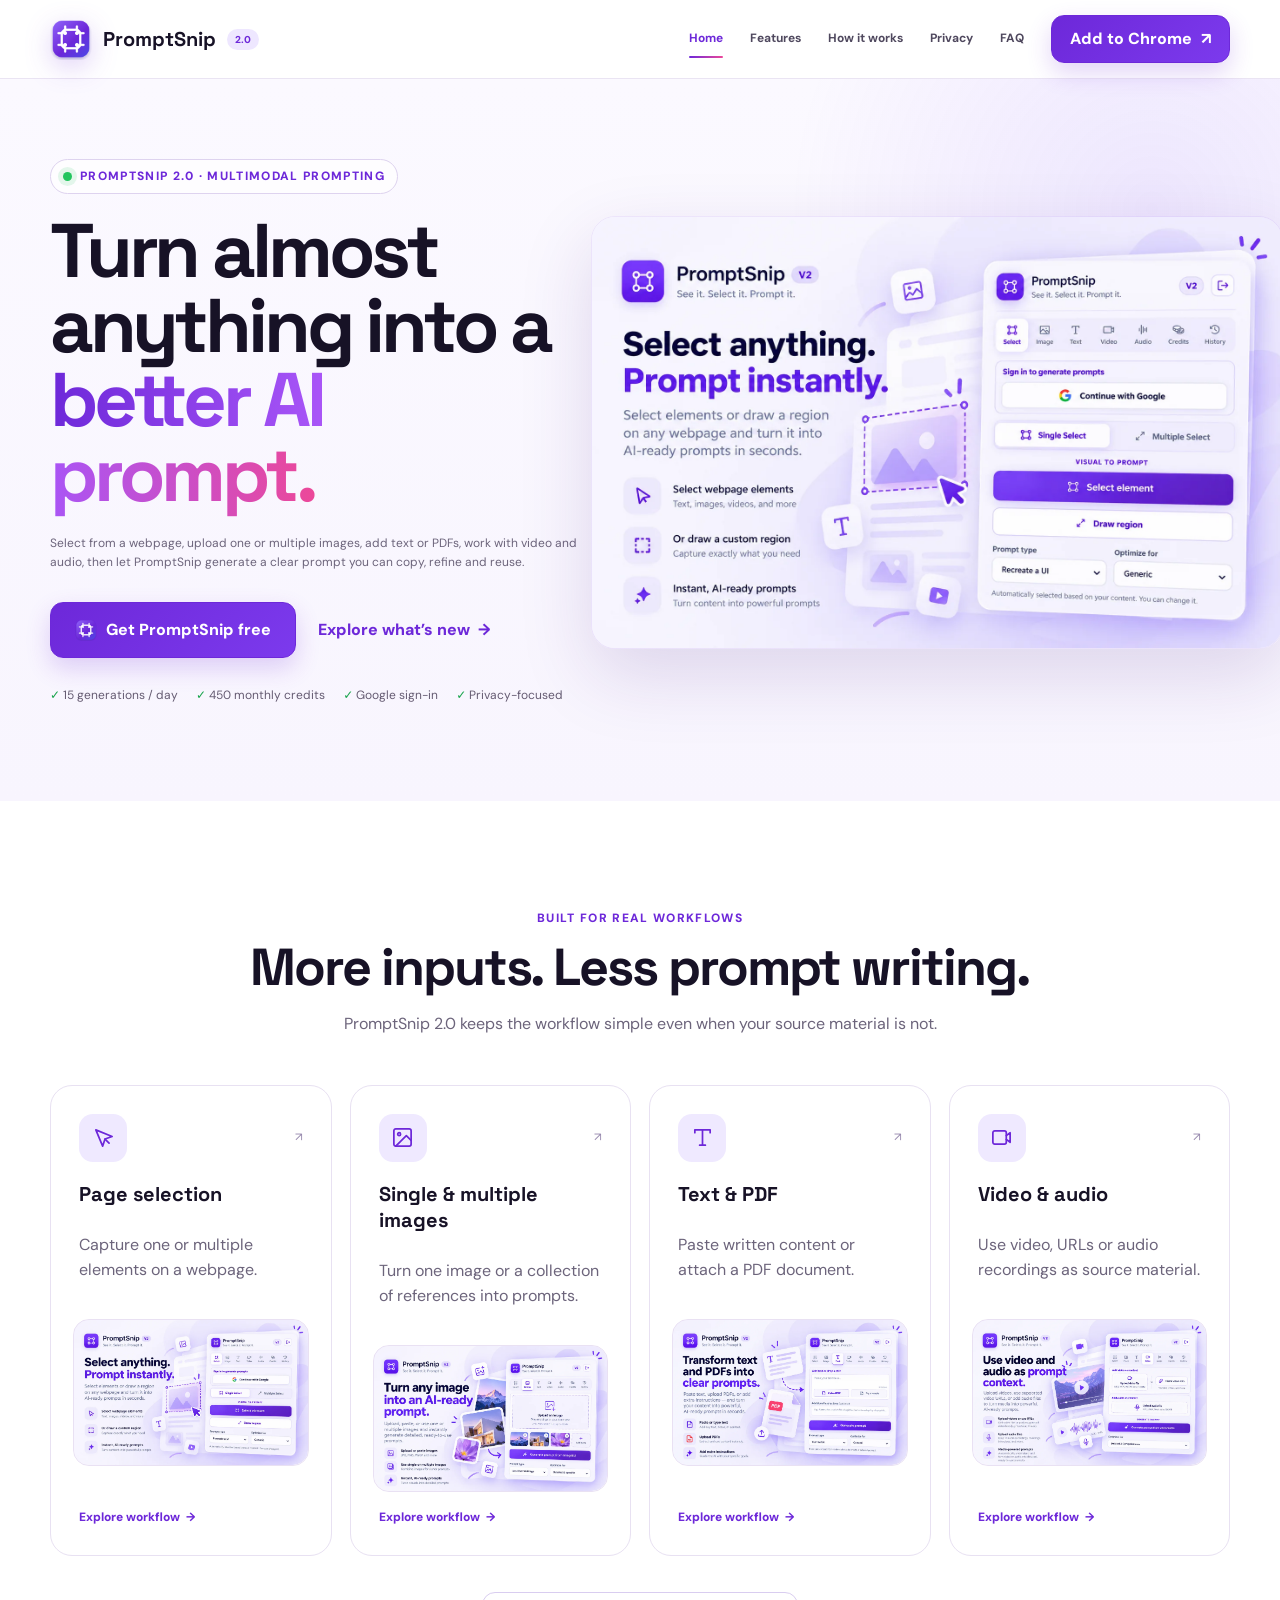
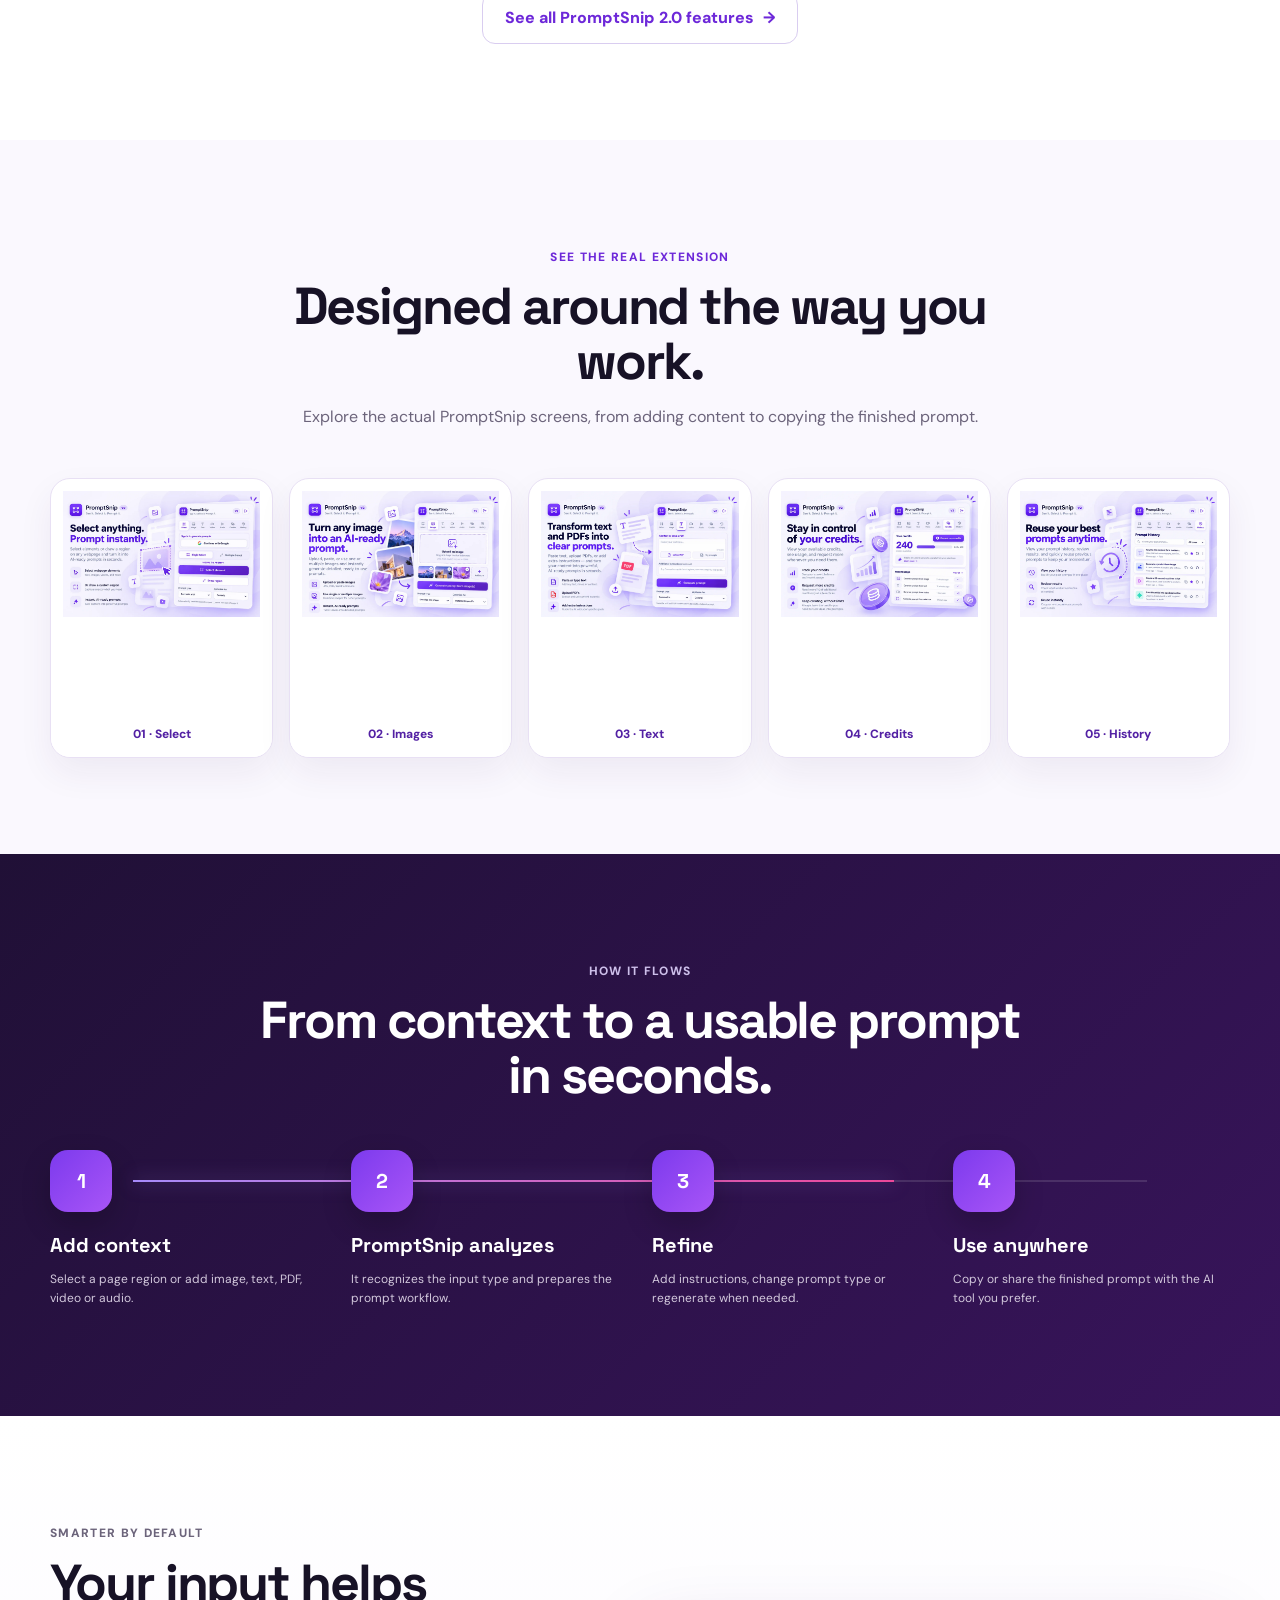
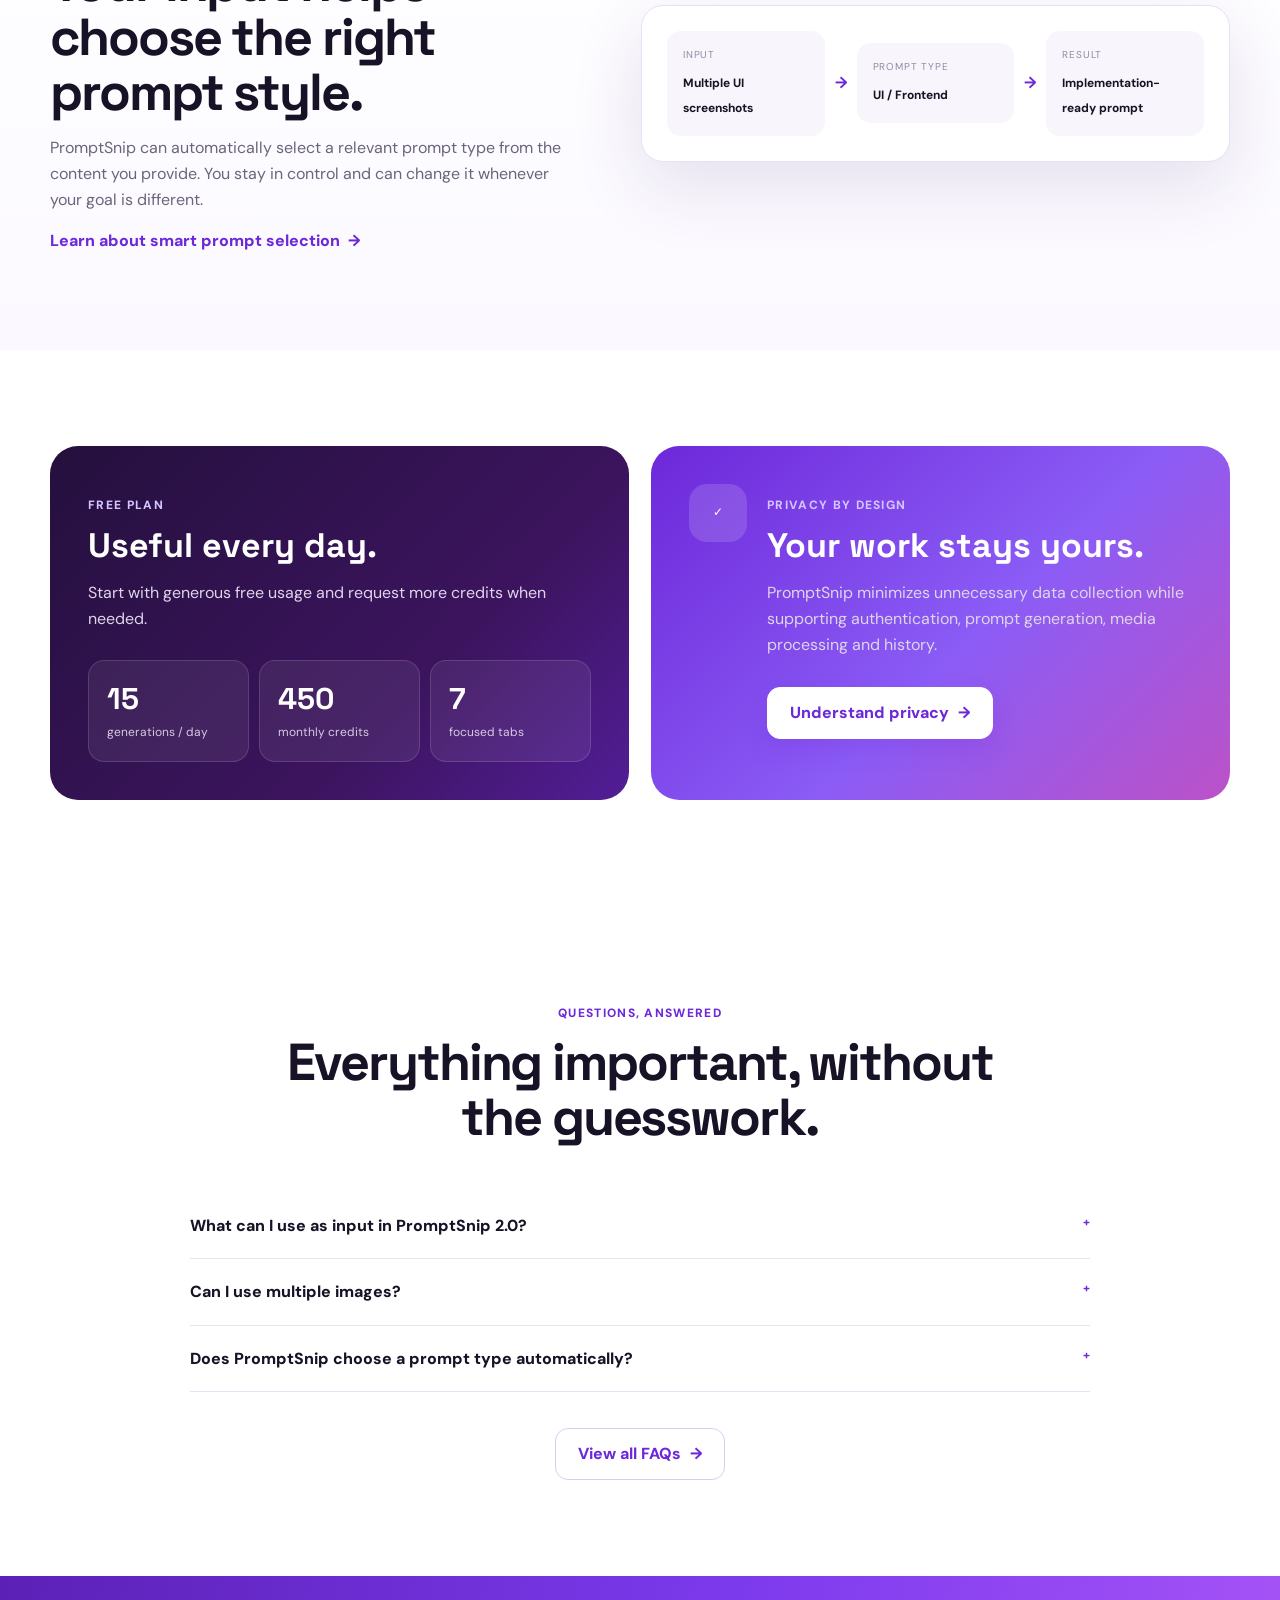
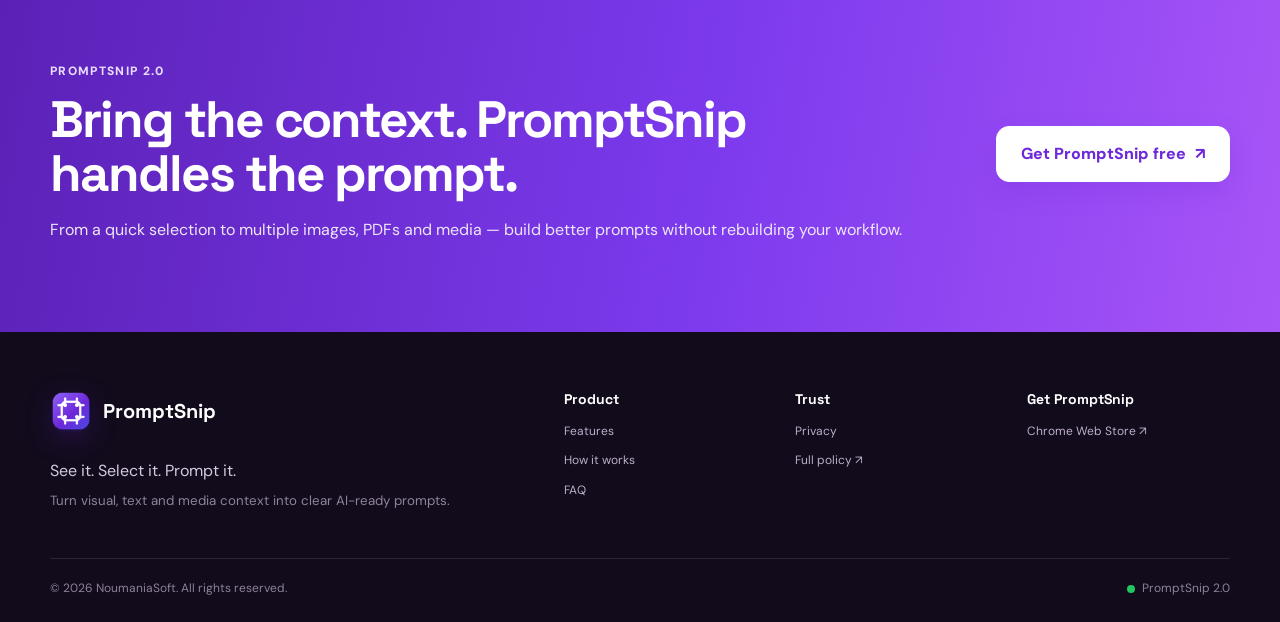
==== commit f2e24637: "Add responsive image lightbox to PromptSnip website" ====
--- a/index.html
+++ b/index.html
@@ -1,304 +1,489 @@
-<!doctype html>
+<!DOCTYPE html>
 <html lang="en">
-
-<head>
-  <meta charset="utf-8">
-  <meta name="viewport" content="width=device-width, initial-scale=1">
-  <title>PromptSnip 2.0 — Turn context into better AI prompts</title>
-  <meta name="description"
-    content="PromptSnip turns webpage selections, images, text, PDFs, video and audio into clear reusable AI prompts.">
-  <meta name="theme-color" content="#6d28d9">
-  <link rel="icon" href="assets/promptsnip-icon.png" type="image/png">
-  <link rel="stylesheet" href="styles.css">
-</head>
-
-<body data-page="home">
-  <a class="skip-link" href="#main">Skip to content</a>
-
-  <header class="site-header">
-    <nav class="nav container" aria-label="Main navigation">
-      <a class="brand" href="index.html" aria-label="PromptSnip home">
-        <img src="assets/promptsnip-icon.png" alt="PromptSnip" width="42" height="42">
-        <span>PromptSnip</span><small class="version-badge">2.0</small>
-      </a>
-      <button class="nav-toggle" type="button" aria-expanded="false" aria-controls="nav-links" aria-label="Open menu">
-        <span></span><span></span><span></span>
-      </button>
-      <div class="nav-links" id="nav-links">
-        <a data-nav="home" href="index.html">Home</a>
-        <a data-nav="features" href="features.html">Features</a>
-        <a data-nav="how" href="how-it-works.html">How it works</a>
-        <a data-nav="privacy" href="privacy.html">Privacy</a>
-        <a data-nav="faq" href="faq.html">FAQ</a>
-        <a class="button button-small"
-          href="https://chromewebstore.google.com/detail/promptsnip/cakhbcndlnpibpnpaebmmhgjoddcnhfo" target="_blank"
-          rel="noopener">Add to Chrome <span aria-hidden="true">↗</span></a>
-      </div>
-    </nav>
-  </header>
-
-  <main id="main">
-    <section class="hero hero-polished">
-      <div class="hero-orb hero-orb-a"></div>
-      <div class="hero-orb hero-orb-b"></div>
-      <div class="container hero-grid">
-        <div class="hero-copy">
-          <div class="eyebrow"><span class="pulse-dot"></span> PROMPTSNIP 2.0 · MULTIMODAL PROMPTING</div>
-          <h1>Turn almost anything into a <span>better AI prompt.</span></h1>
-          <p class="hero-text">Select from a webpage, upload one or multiple images, add text or PDFs, work with video
-            and audio, then let PromptSnip generate a clear prompt you can copy, refine and reuse.</p>
-          <div class="hero-actions">
-            <a class="button button-large"
-              href="https://chromewebstore.google.com/detail/promptsnip/cakhbcndlnpibpnpaebmmhgjoddcnhfo"
-              target="_blank" rel="noopener">
-              <img class="button-icon" src="assets/promptsnip-icon.png" alt=""> Get PromptSnip free
-            </a>
-            <a class="text-link" href="features.html">Explore what’s new <span>→</span></a>
-          </div>
-          <div class="trust-chips">
-            <span>✓ 15 generations / day</span><span>✓ 450 monthly credits</span><span>✓ Google sign-in</span><span>✓
-              Privacy-focused</span>
-          </div>
-        </div>
-        <div class="product-stage real-product-stage">
-          <div class="stage-glow"></div>
-          <div class="hero-shot shot-back"><img src="assets/screenshots/screenshot-01.png"
-              alt="PromptSnip extension Select workflow" width="386" height="800" loading="lazy"></div>
-          <div class="hero-shot shot-front"><img src="assets/screenshots/screenshot-22.png"
-              alt="PromptSnip generated prompt screen with copy, share and regenerate options" width="386" height="800"
-              fetchpriority="high"></div>
-          <div class="auto-pill">Real PromptSnip 2.0 interface <b>✓</b></div>
-        </div>
-      </div>
-    </section>
-
-    <section class="section home-summary">
-      <div class="container">
-        <div class="section-heading">
-          <p class="kicker">BUILT FOR REAL WORKFLOWS</p>
-          <h2>More inputs. Less prompt writing.</h2>
-          <p>PromptSnip 2.0 keeps the workflow simple even when your source material is not.</p>
-        </div>
-        <div class="feature-grid feature-grid-v2">
-          <a class="feature-card interactive-card visual-home-card" href="features.html#selection">
-            <div class="card-icon-row"><span class="icon-orb"><svg class="ps-icon" aria-hidden="true"
-                  viewBox="0 0 24 24" fill="none" stroke="currentColor" stroke-width="1.8" stroke-linecap="round"
-                  stroke-linejoin="round">
-                  <path d="m4 4 7.1 17 2.5-7.4L21 11 4 4Z" />
-                  <path d="m13.6 13.6 4.2 4.2" />
-                </svg></span><span class="card-arrow">↗</span></div>
-            <h3>Page selection</h3>
-            <p>Capture one or multiple elements on a webpage.</p>
-            <div class="card-screen"><img src="assets/screenshots/screenshot-02.png"
-                alt="PromptSnip Page selection interface screenshot" loading="lazy"></div><span
-              class="card-link">Explore workflow <b>→</b></span>
-          </a>
-          <a class="feature-card interactive-card visual-home-card" href="features.html#images">
-            <div class="card-icon-row"><span class="icon-orb"><svg class="ps-icon" aria-hidden="true"
-                  viewBox="0 0 24 24" fill="none" stroke="currentColor" stroke-width="1.8" stroke-linecap="round"
-                  stroke-linejoin="round">
-                  <rect x="3" y="3" width="18" height="18" rx="2" />
-                  <circle cx="8.5" cy="8.5" r="1.5" />
-                  <path d="m21 15-5-5L5 21" />
-                </svg></span><span class="card-arrow">↗</span></div>
-            <h3>Single & multiple images</h3>
-            <p>Turn one image or a collection of references into prompts.</p>
-            <div class="card-screen"><img src="assets/screenshots/screenshot-24.png"
-                alt="PromptSnip Single & multiple images interface screenshot" loading="lazy"></div><span
-              class="card-link">Explore workflow <b>→</b></span>
-          </a>
-          <a class="feature-card interactive-card visual-home-card" href="features.html#text">
-            <div class="card-icon-row"><span class="icon-orb"><svg class="ps-icon" aria-hidden="true"
-                  viewBox="0 0 24 24" fill="none" stroke="currentColor" stroke-width="1.8" stroke-linecap="round"
-                  stroke-linejoin="round">
-                  <path d="M4 7V4h16v3M9 20h6M12 4v16" />
-                </svg></span><span class="card-arrow">↗</span></div>
-            <h3>Text & PDF</h3>
-            <p>Paste written content or attach a PDF document.</p>
-            <div class="card-screen"><img src="assets/screenshots/screenshot-11.png"
-                alt="PromptSnip Text & PDF interface screenshot" loading="lazy"></div><span class="card-link">Explore
-              workflow <b>→</b></span>
-          </a>
-          <a class="feature-card interactive-card visual-home-card" href="features.html#videos">
-            <div class="card-icon-row"><span class="icon-orb"><svg class="ps-icon" aria-hidden="true"
-                  viewBox="0 0 24 24" fill="none" stroke="currentColor" stroke-width="1.8" stroke-linecap="round"
-                  stroke-linejoin="round">
-                  <rect x="3" y="5" width="14" height="14" rx="2" />
-                  <path d="m17 10 4-3v10l-4-3" />
-                </svg></span><span class="card-arrow">↗</span></div>
-            <h3>Video & audio</h3>
-            <p>Use video, URLs or audio recordings as source material.</p>
-            <div class="card-screen"><img src="assets/screenshots/screenshot-13.png"
-                alt="PromptSnip Video & audio interface screenshot" loading="lazy"></div><span class="card-link">Explore
-              workflow <b>→</b></span>
-          </a>
-        </div>
-        <div class="center-action"><a class="button button-secondary" href="features.html">See all PromptSnip 2.0
-            features <span>→</span></a></div>
-      </div>
-    </section>
-
-    <section class="section product-tour-preview">
-      <div class="container">
-        <div class="section-heading">
-          <p class="kicker">SEE THE REAL EXTENSION</p>
-          <h2>Designed around the way you work.</h2>
-          <p>Explore the actual PromptSnip screens, from adding content to copying the finished prompt.</p>
-        </div>
-        <div class="preview-strip"><a href="features.html#selection"><img src="assets/screenshots/screenshot-02.png"
-              alt="Select a webpage element" loading="lazy"><span>01 · Select</span></a><a
-            href="features.html#images"><img src="assets/screenshots/screenshot-24.png" alt="Use multiple images"
-              loading="lazy"><span>02 · Images</span></a><a href="features.html#text"><img
-              src="assets/screenshots/screenshot-09.png" alt="Paste text" loading="lazy"><span>03 · Text</span></a><a
-            href="features.html#credits"><img src="assets/screenshots/screenshot-18.png" alt="View credits"
-              loading="lazy"><span>04 · Credits</span></a><a href="features.html#history"><img
-              src="assets/screenshots/screenshot-27.png" alt="View history" loading="lazy"><span>05 · History</span></a>
-        </div>
-      </div>
-    </section>
-
-    <section class="section workflow-band">
-      <div class="container">
-        <div class="section-heading light-heading">
-          <p class="kicker">HOW IT FLOWS</p>
-          <h2>From context to a usable prompt in seconds.</h2>
-        </div>
-        <div class="workflow-track">
-          <div class="progress-line"><span></span></div>
-          <article>
-            <div class="step-bubble">1</div>
-            <h3>Add context</h3>
-            <p>Select a page region or add image, text, PDF, video or audio.</p>
-          </article>
-          <article>
-            <div class="step-bubble">2</div>
-            <h3>PromptSnip analyzes</h3>
-            <p>It recognizes the input type and prepares the prompt workflow.</p>
-          </article>
-          <article>
-            <div class="step-bubble">3</div>
-            <h3>Refine</h3>
-            <p>Add instructions, change prompt type or regenerate when needed.</p>
-          </article>
-          <article>
-            <div class="step-bubble">4</div>
-            <h3>Use anywhere</h3>
-            <p>Copy or share the finished prompt with the AI tool you prefer.</p>
-          </article>
-        </div>
-      </div>
-    </section>
-
-    <section class="section split-highlight">
-      <div class="container split-grid">
-        <div>
-          <p class="kicker">SMARTER BY DEFAULT</p>
-          <h2>Your input helps choose the right prompt style.</h2>
-          <p>PromptSnip can automatically select a relevant prompt type from the content you provide. You stay in
-            control and can change it whenever your goal is different.</p>
-          <a class="text-link" href="features.html#smart">Learn about smart prompt selection <span>→</span></a>
-        </div>
-        <div class="decision-card">
-          <div><small>INPUT</small><strong>Multiple UI screenshots</strong></div><b>→</b>
-          <div><small>PROMPT TYPE</small><strong>UI / Frontend</strong></div><b>→</b>
-          <div><small>RESULT</small><strong>Implementation-ready prompt</strong></div>
-        </div>
-      </div>
-    </section>
-
-    <section class="section pricing-privacy">
-      <div class="container two-cards">
-        <article class="quota-card gradient-card">
-          <p class="kicker">FREE PLAN</p>
-          <h2>Useful every day.</h2>
-          <p>Start with generous free usage and request more credits when needed.</p>
-          <div class="metrics">
-            <div><strong>15</strong><span>generations / day</span></div>
-            <div><strong>450</strong><span>monthly credits</span></div>
-            <div><strong>7</strong><span>focused tabs</span></div>
-          </div>
-        </article>
-        <article class="privacy-card theme-card">
-          <div class="shield-icon">✓</div>
-          <div>
-            <p class="kicker">PRIVACY BY DESIGN</p>
-            <h2>Your work stays yours.</h2>
-            <p>PromptSnip minimizes unnecessary data collection while supporting authentication, prompt generation,
-              media processing and history.</p><a class="button button-light" href="privacy.html">Understand privacy
-              <span>→</span></a>
-          </div>
-        </article>
-      </div>
-    </section>
-
-    <section class="section faq-preview">
-      <div class="container narrow">
-        <div class="section-heading">
-          <p class="kicker">QUESTIONS, ANSWERED</p>
-          <h2>Everything important, without the guesswork.</h2>
-        </div>
-        <div class="faq-list compact-faq">
-          <details>
-            <summary>What can I use as input in PromptSnip 2.0?</summary>
-            <p>Webpage selections, images, text, PDFs, supported video and audio input, plus supported public URL
-              workflows.</p>
-          </details>
-          <details>
-            <summary>Can I use multiple images?</summary>
-            <p>Yes. The Image workflow supports single and multiple-image input.</p>
-          </details>
-          <details>
-            <summary>Does PromptSnip choose a prompt type automatically?</summary>
-            <p>It can select a relevant type automatically, while still letting you change it manually.</p>
-          </details>
-        </div>
-        <div class="center-action"><a class="button button-secondary" href="faq.html">View all FAQs <span>→</span></a>
-        </div>
-      </div>
-    </section>
-
-    <section class="final-cta premium-cta">
-      <div class="container">
-        <div>
-          <p class="kicker">PROMPTSNIP 2.0</p>
-          <h2>Bring the context. PromptSnip handles the prompt.</h2>
-          <p>From a quick selection to multiple images, PDFs and media — build better prompts without rebuilding your
-            workflow.</p>
-        </div>
-        <a class="button button-light button-large"
-          href="https://chromewebstore.google.com/detail/promptsnip/cakhbcndlnpibpnpaebmmhgjoddcnhfo" target="_blank"
-          rel="noopener">Get PromptSnip free <span>↗</span></a>
-      </div>
-    </section>
-  </main>
-
-  <footer class="site-footer">
-    <div class="container footer-top">
-      <div class="footer-brand">
-        <a class="brand" href="index.html">
-          <img src="assets/promptsnip-icon.png" alt="PromptSnip" width="42" height="42">
-          <span>PromptSnip</span>
-        </a>
-        <p>See it. Select it. Prompt it.</p>
-        <small>Turn visual, text and media context into clear AI-ready prompts.</small>
-      </div>
-      <div class="footer-links">
-        <div><b>Product</b><a href="features.html">Features</a><a href="how-it-works.html">How it works</a><a
-            href="faq.html">FAQ</a></div>
-        <div><b>Trust</b><a href="privacy.html">Privacy</a><a
-            href="https://engnoumansiddiqui.github.io/promptsnip-privacy/" target="_blank" rel="noopener">Full policy
-            ↗</a></div>
-        <div><b>Get PromptSnip</b><a
-            href="https://chromewebstore.google.com/detail/promptsnip/cakhbcndlnpibpnpaebmmhgjoddcnhfo" target="_blank"
-            rel="noopener">Chrome Web Store ↗</a></div>
-      </div>
-    </div>
-    <div class="container footer-bottom">
-      <span>© <span id="year">2026</span> NoumaniaSoft. All rights reserved.</span>
-      <span class="footer-status"><i></i> PromptSnip 2.0</span>
-    </div>
-  </footer>
-  <script src="script.js"></script>
-</body>
-
+    <head>
+        <meta charset="utf-8" />
+        <meta content="width=device-width, initial-scale=1" name="viewport" />
+        <title>PromptSnip — AI Prompt Generator for Images, PDFs, Video &amp; Webpages</title>
+        <meta content="Create reusable AI prompts from webpage selections, images, text, PDFs, video and audio with PromptSnip, the Chrome extension for simple prompt generation." name="description" />
+        <meta content="#6d28d9" name="theme-color" />
+        <link href="assets/promptsnip-icon.png" rel="icon" type="image/png" />
+        <link href="styles.css" rel="stylesheet" />
+        <link href="https://promptsnip.noumaniasoft.com/" rel="canonical" />
+        <meta content="website" property="og:type" />
+        <meta content="PromptSnip" property="og:site_name" />
+        <meta content="PromptSnip — AI Prompt Generator for Images, PDFs, Video &amp; Webpages" property="og:title" />
+        <meta content="Create reusable AI prompts from webpage selections, images, text, PDFs, video and audio with PromptSnip, the Chrome extension for simple prompt generation." property="og:description" />
+        <meta content="https://promptsnip.noumaniasoft.com/" property="og:url" />
+        <meta content="https://promptsnip.noumaniasoft.com/assets/illustrations/PromptSnip-V2-Website-Hero.webp" property="og:image" />
+        <meta content="summary_large_image" name="twitter:card" />
+        <meta content="PromptSnip — AI Prompt Generator for Images, PDFs, Video &amp; Webpages" name="twitter:title" />
+        <meta content="Create reusable AI prompts from webpage selections, images, text, PDFs, video and audio with PromptSnip, the Chrome extension for simple prompt generation." name="twitter:description" />
+        <meta content="https://promptsnip.noumaniasoft.com/assets/illustrations/PromptSnip-V2-Website-Hero.webp" name="twitter:image" />
+        <script type="application/ld+json">
+            {
+                "@context": "https://schema.org",
+                "@type": "SoftwareApplication",
+                "name": "PromptSnip",
+                "applicationCategory": "BrowserApplication",
+                "operatingSystem": "Chrome",
+                "url": "https://promptsnip.noumaniasoft.com/",
+                "description": "Create reusable AI prompts from webpage selections, images, text, PDFs, video and audio with PromptSnip, the Chrome extension for simple prompt generation.", 
+                "image": "https://promptsnip.noumaniasoft.com/assets/illustrations/PromptSnip-V2-Website-Hero.webp",
+                "publisher": {
+                    "@type": "Organization", 
+                    "name": "NoumaniaSoft"
+                }, 
+                "offers": {
+                    "@type": "Offer", 
+                    "price": "0", 
+                    "priceCurrency": "USD"
+                }
+            }
+        </script>
+    </head>
+    <body data-page="home">
+        <a class="skip-link" href="#main">Skip to content</a>
+        <header class="site-header">
+            <nav aria-label="Main navigation" class="nav container">
+                <a aria-label="PromptSnip home" class="brand" href="index.html">
+                    <img alt="PromptSnip" height="42" src="assets/promptsnip-icon.png" width="42" />
+                    <span>PromptSnip</span><small class="version-badge">2.0</small>
+                </a>
+                <button aria-controls="nav-links" aria-expanded="false" aria-label="Open menu" class="nav-toggle" type="button">
+                    <span></span><span></span><span></span>
+                </button>
+                <div class="nav-links" id="nav-links">
+                    <a data-nav="home" href="index.html">Home</a>
+                    <a data-nav="features" href="features.html">Features</a>
+                    <a data-nav="how" href="how-it-works.html">How it works</a>
+                    <a data-nav="privacy" href="privacy.html">Privacy</a>
+                    <a data-nav="faq" href="faq.html">FAQ</a>
+                    <a 
+                        class="button button-small"
+                        href="https://chromewebstore.google.com/detail/promptsnip/cakhbcndlnpibpnpaebmmhgjoddcnhfo"
+                        rel="noopener" target="_blank"
+                    >
+                        Add to Chrome 
+                        <span aria-hidden="true">↗</span>
+                    </a>
+                </div>
+            </nav>
+        </header>
+        <main id="main">
+            <section class="hero hero-polished">
+                <div class="hero-orb hero-orb-a"></div>
+                <div class="hero-orb hero-orb-b"></div>
+                <div class="container hero-grid">
+                    <div class="hero-copy">
+                        <div class="eyebrow"><span class="pulse-dot"></span> PROMPTSNIP 2.0 · MULTIMODAL PROMPTING</div>
+                        <h1>Turn almost anything into a <span>better AI prompt.</span></h1>
+                        <p class="hero-text">
+                            Select from a webpage, upload one or multiple images, add text or PDFs, work
+                            with video and audio, then let PromptSnip generate a clear prompt you can copy, refine and reuse.
+                        </p>
+                        <div class="hero-actions">
+                            <a 
+                                class="button button-large"
+                                href="https://chromewebstore.google.com/detail/promptsnip/cakhbcndlnpibpnpaebmmhgjoddcnhfo"
+                                rel="noopener" target="_blank"
+                            >
+                                <img alt="" class="button-icon" src="assets/promptsnip-icon.png" />
+                                Get PromptSnip free
+                            </a>
+                            <a class="text-link" href="features.html">Explore what’s new <span>→</span></a>
+                        </div>
+                        <div class="trust-chips">
+                            <span>✓ 15 generations / day</span>
+                            <span>✓ 450 monthly credits</span>
+                            <span>✓ Google sign-in</span>
+                            <span>✓ Privacy-focused</span>
+                        </div>
+                    </div>
+                    <div class="product-stage real-product-stage">
+                        <img
+                            alt="PromptSnip V2 browser extension promotional illustration" class="hero-illustration"
+                            decoding="async"
+                            fetchpriority="high"
+                            height="992"
+                            src="assets/illustrations/PromptSnip-V2-Website-Hero.webp" 
+                            width="1586" 
+                        />
+                    </div>
+                </div>
+            </section>
+            <section class="section home-summary">
+                <div class="container">
+                    <div class="section-heading">
+                        <p class="kicker">BUILT FOR REAL WORKFLOWS</p>
+                        <h2>More inputs. Less prompt writing.</h2>
+                        <p>PromptSnip 2.0 keeps the workflow simple even when your source material is not.</p>
+                    </div>
+                    <div class="feature-grid feature-grid-v2">
+                        <a class="feature-card interactive-card visual-home-card" href="features.html#selection">
+                            <div class="card-icon-row">
+                                <span class="icon-orb">
+                                    <svg 
+                                        aria-hidden="true"
+                                        class="ps-icon"
+                                        fill="none"
+                                        stroke="currentColor"
+                                        stroke-linecap="round"
+                                        stroke-linejoin="round"
+                                        stroke-width="1.8"
+                                        viewbox="0 0 24 24"
+                                    >
+                                        <path d="m4 4 7.1 17 2.5-7.4L21 11 4 4Z"></path>
+                                        <path d="m13.6 13.6 4.2 4.2"></path>
+                                    </svg>
+                                </span>
+                                <span class="card-arrow">↗</span>
+                            </div>
+                            <h3>Page selection</h3>
+                            <p>Capture one or multiple elements on a webpage.</p>
+                            <div class="card-screen">
+                                <img
+                                    alt="Illustration of selecting webpage content to create AI prompts" 
+                                    decoding="async"
+                                    height="992" 
+                                    loading="lazy"
+                                    src="assets/illustrations/PromptSnip-Select-Webpage-Feature.webp" 
+                                    width="1586" 
+                                />
+                            </div>
+                            <span class="card-link">Explore workflow <b>→</b></span>
+                        </a>
+                        <a class="feature-card interactive-card visual-home-card" href="features.html#images">
+                            <div class="card-icon-row">
+                                <span class="icon-orb">
+                                    <svg
+                                        aria-hidden="true"
+                                        class="ps-icon"
+                                        fill="none"
+                                        stroke="currentColor"
+                                        stroke-linecap="round"
+                                        stroke-linejoin="round"
+                                        stroke-width="1.8"
+                                        viewbox="0 0 24 24"
+                                    >
+                                        <rect height="18" rx="2" width="18" x="3" y="3"></rect>
+                                        <circle cx="8.5" cy="8.5" r="1.5"></circle>
+                                        <path d="m21 15-5-5L5 21"></path>
+                                    </svg>
+                                </span>
+                                <span class="card-arrow">↗</span>
+                            </div>
+                            <h3>Single &amp; multiple images</h3>
+                            <p>Turn one image or a collection of references into prompts.</p>
+                            <div class="card-screen">
+                                <img 
+                                    alt="Illustration of image upload and image-to-prompt workflow"
+                                    decoding="async" 
+                                    height="992" 
+                                    loading="lazy"
+                                    src="assets/illustrations/PromptSnip-Image-to-AI-Prompt-Feature.webp" 
+                                    width="1586" 
+                                />
+                            </div>
+                            <span class="card-link">Explore workflow <b>→</b></span>
+                        </a>
+                        <a class="feature-card interactive-card visual-home-card" href="features.html#text">
+                            <div class="card-icon-row">
+                                <span class="icon-orb">
+                                        <svg 
+                                            aria-hidden="true" 
+                                            class="ps-icon"
+                                            fill="none" 
+                                            stroke="currentColor" 
+                                            stroke-linecap="round" 
+                                            stroke-linejoin="round"
+                                            stroke-width="1.8" 
+                                            viewbox="0 0 24 24"
+                                        >
+                                            <path d="M4 7V4h16v3M9 20h6M12 4v16"></path>
+                                        </svg>
+                                    </span>
+                                    <span class="card-arrow">↗</span>
+                                </div>
+                            <h3>Text &amp; PDF</h3>
+                            <p>Paste written content or attach a PDF document.</p>
+                            <div class="card-screen">
+                                <img 
+                                    alt="Illustration of AI prompts from text and PDF documents"
+                                    decoding="async" 
+                                    height="992" 
+                                    loading="lazy"
+                                    src="assets/illustrations/PromptSnip-Text-PDF-to-Prompt-Feature.webp" 
+                                    width="1586" 
+                                />
+                            </div>
+                            <span class="card-link">Explore workflow <b>→</b></span>
+                        </a>
+                        <a class="feature-card interactive-card visual-home-card" href="features.html#videos">
+                            <div class="card-icon-row">
+                                <span class="icon-orb">
+                                    <svg
+                                        aria-hidden="true"
+                                        class="ps-icon"
+                                        fill="none"
+                                        stroke="currentColor"
+                                        stroke-linecap="round"
+                                        stroke-linejoin="round"
+                                        stroke-width="1.8"
+                                        viewbox="0 0 24 24"
+                                    >
+                                        <rect height="14" rx="2" width="14" x="3" y="5"></rect>
+                                        <path d="m17 10 4-3v10l-4-3"></path>
+                                    </svg>
+                                </span>
+                                <span class="card-arrow">↗</span>
+                            </div>
+                            <h3>Video &amp; audio</h3>
+                            <p>Use video, URLs or audio recordings as source material.</p>
+                            <div class="card-screen">
+                                <img 
+                                    alt="Illustration of video and audio inputs for AI prompts"
+                                    decoding="async" 
+                                    height="992" 
+                                    loading="lazy"
+                                    src="assets/illustrations/PromptSnip-Video-Audio-to-Prompt-Feature.webp" 
+                                    width="1586" 
+                                />
+                            </div>
+                            <span class="card-link">Explore workflow <b>→</b></span>
+                        </a>
+                    </div>
+                    <div class="center-action">
+                        <a class="button button-secondary" href="features.html">See all PromptSnip 2.0 features<span>→</span></a>
+                    </div>
+                </div>
+            </section>
+            <section class="section product-tour-preview">
+                <div class="container">
+                    <div class="section-heading">
+                        <p class="kicker">SEE THE REAL EXTENSION</p>
+                        <h2>Designed around the way you work.</h2>
+                        <p>Explore the actual PromptSnip screens, from adding content to copying the finished prompt.</p>
+                    </div>
+                    <div class="preview-strip">
+                        <a href="features.html#selection">
+                            <img
+                                alt="Illustration of selecting webpage content to create AI prompts" 
+                                decoding="async"
+                                height="992" 
+                                loading="lazy"
+                                src="assets/illustrations/PromptSnip-Select-Webpage-Feature.webp" 
+                                width="1586" 
+                            />
+                                <span>01 · Select</span>
+                        </a>
+                        <a href="features.html#images">
+                                <img
+                                    alt="Illustration of image upload and image-to-prompt workflow" 
+                                    decoding="async"
+                                    height="992" 
+                                    loading="lazy"
+                                    src="assets/illustrations/PromptSnip-Image-to-AI-Prompt-Feature.webp"
+                                    width="1586"
+                                />
+                            <span>02 · Images</span>
+                        </a>
+                        <a href="features.html#text">
+                                <img
+                                    alt="Illustration of AI prompts from text and PDF documents"
+                                    decoding="async"
+                                    height="992"
+                                    loading="lazy"
+                                    src="assets/illustrations/PromptSnip-Text-PDF-to-Prompt-Feature.webp"
+                                    width="1586"
+                                />
+                            <span>03 · Text</span>
+                        </a>
+                        <a href="features.html#credits">
+                            <img
+                                alt="Illustration of PromptSnip credits and requests" 
+                                decoding="async" 
+                                height="992"
+                                loading="lazy" 
+                                src="assets/illustrations/PromptSnip-Credits-Management-Feature.webp"
+                                width="1586" 
+                            />
+                            <span>04 · Credits</span>
+                        </a>
+                        <a href="features.html#history">
+                            <img
+                                alt="Illustration of saved AI prompt history and reuse" 
+                                decoding="async" 
+                                height="992"
+                                loading="lazy" 
+                                src="assets/illustrations/PromptSnip-Prompt-History-Feature.webp"
+                                width="1586" 
+                            />
+                            <span>05 · History</span>
+                        </a>
+                    </div>
+                </div>
+            </section>
+            <section class="section workflow-band">
+                <div class="container">
+                    <div class="section-heading light-heading">
+                        <p class="kicker">HOW IT FLOWS</p>
+                        <h2>From context to a usable prompt in seconds.</h2>
+                    </div>
+                    <div class="workflow-track">
+                        <div class="progress-line"><span></span></div>
+                        <article>
+                            <div class="step-bubble">1</div>
+                            <h3>Add context</h3>
+                            <p>Select a page region or add image, text, PDF, video or audio.</p>
+                        </article>
+                        <article>
+                            <div class="step-bubble">2</div>
+                            <h3>PromptSnip analyzes</h3>
+                            <p>It recognizes the input type and prepares the prompt workflow.</p>
+                        </article>
+                        <article>
+                            <div class="step-bubble">3</div>
+                            <h3>Refine</h3>
+                            <p>Add instructions, change prompt type or regenerate when needed.</p>
+                        </article>
+                        <article>
+                            <div class="step-bubble">4</div>
+                            <h3>Use anywhere</h3>
+                            <p>Copy or share the finished prompt with the AI tool you prefer.</p>
+                        </article>
+                    </div>
+                </div>
+            </section>
+            <section class="section split-highlight">
+                <div class="container split-grid">
+                    <div>
+                        <p class="kicker">SMARTER BY DEFAULT</p>
+                        <h2>Your input helps choose the right prompt style.</h2>
+                        <p>
+                            PromptSnip can automatically select a relevant prompt type from the content you provide.
+                            You stay in control and can change it whenever your goal is different.
+                        </p>
+                        <a class="text-link" href="features.html#smart">Learn about smart prompt selection<span>→</span></a>
+                    </div>
+                    <div class="decision-card">
+                        <div><small>INPUT</small><strong>Multiple UI screenshots</strong></div><b>→</b>
+                        <div><small>PROMPT TYPE</small><strong>UI / Frontend</strong></div><b>→</b>
+                        <div><small>RESULT</small><strong>Implementation-ready prompt</strong></div>
+                    </div>
+                </div>
+            </section>
+            <section class="section pricing-privacy">
+                <div class="container two-cards">
+                    <article class="quota-card gradient-card">
+                        <p class="kicker">FREE PLAN</p>
+                        <h2>Useful every day.</h2>
+                        <p>Start with generous free usage and request more credits when needed.</p>
+                        <div class="metrics">
+                            <div><strong>15</strong><span>generations / day</span></div>
+                            <div><strong>450</strong><span>monthly credits</span></div>
+                            <div><strong>7</strong><span>focused tabs</span></div>
+                        </div>
+                    </article>
+                    <article class="privacy-card theme-card">
+                        <div class="shield-icon">✓</div>
+                        <div>
+                            <p class="kicker">PRIVACY BY DESIGN</p>
+                            <h2>Your work stays yours.</h2>
+                            <p>
+                                PromptSnip minimizes unnecessary data collection while supporting authentication, prompt
+                                generation, media processing and history.
+                            </p>
+                            <a class="button button-light" href="privacy.html">Understand privacy<span>→</span></a>
+                        </div>
+                    </article>
+                </div>
+            </section>
+            <section class="section faq-preview">
+                <div class="container narrow">
+                    <div class="section-heading">
+                        <p class="kicker">QUESTIONS, ANSWERED</p>
+                        <h2>Everything important, without the guesswork.</h2>
+                    </div>
+                    <div class="faq-list compact-faq">
+                        <details>
+                            <summary>What can I use as input in PromptSnip 2.0?</summary>
+                            <p>
+                                Webpage selections, images, text, PDFs, supported video and audio input, 
+                                plus supported public URL workflows.
+                            </p>
+                        </details>
+                        <details>
+                            <summary>Can I use multiple images?</summary>
+                            <p>Yes. The Image workflow supports single and multiple-image input.</p>
+                        </details>
+                        <details>
+                            <summary>Does PromptSnip choose a prompt type automatically?</summary>
+                            <p>It can select a relevant type automatically, while still letting you change it manually.</p>
+                        </details>
+                    </div>
+                    <div class="center-action"><a class="button button-secondary" href="faq.html">View all FAQs<span>→</span></a>
+                    </div>
+                </div>
+            </section>
+            <section class="final-cta premium-cta">
+                <div class="container">
+                    <div>
+                        <p class="kicker">PROMPTSNIP 2.0</p>
+                        <h2>Bring the context. PromptSnip handles the prompt.</h2>
+                        <p>
+                            From a quick selection to multiple images, PDFs and media — build better prompts without
+                            rebuilding your workflow.
+                        </p>
+                    </div>
+                    <a 
+                        class="button button-light button-large"
+                        href="https://chromewebstore.google.com/detail/promptsnip/cakhbcndlnpibpnpaebmmhgjoddcnhfo"
+                        rel="noopener" target="_blank"
+                    >
+                        Get PromptSnip free 
+                        <span>↗</span>
+                    </a>
+                </div>
+            </section>
+        </main>
+        <footer class="site-footer">
+            <div class="container footer-top">
+                <div class="footer-brand">
+                    <a class="brand" href="index.html">
+                        <img alt="PromptSnip" height="42" src="assets/promptsnip-icon.png" width="42" />
+                        <span>PromptSnip</span>
+                    </a>
+                    <p>See it. Select it. Prompt it.</p>
+                    <small>Turn visual, text and media context into clear AI-ready prompts.</small>
+                </div>
+                <div class="footer-links">
+                    <div>
+                        <b>Product</b>
+                        <a href="features.html">Features</a>
+                        <a href="how-it-works.html">How it works</a>
+                        <a href="faq.html">FAQ</a>
+                    </div>
+                    <div>
+                        <b>Trust</b>
+                        <a href="privacy.html">Privacy</a>
+                        <a href="https://privacy.noumaniasoft.com/" rel="noopener" target="_blank">Full policy ↗</a>
+                    </div>
+                    <div>
+                        <b>Get PromptSnip</b>
+                        <a
+                            href="https://chromewebstore.google.com/detail/promptsnip/cakhbcndlnpibpnpaebmmhgjoddcnhfo"
+                            rel="noopener" target="_blank"
+                        >
+                            Chrome Web Store ↗
+                        </a>
+                    </div>
+                </div>
+            </div>
+            <div class="container footer-bottom">
+                <span>© <span id="year">2026</span> NoumaniaSoft. All rights reserved.</span>
+                <span class="footer-status"><i></i> PromptSnip 2.0</span>
+            </div>
+        </footer>
+        <script src="script.js"></script>
+    </body>
 </html>
--- a/styles.css
+++ b/styles.css
@@ -1181,6 +1181,7 @@
   opacity: 1;
   transform: none;
 }
+
 @keyframes pulse {
   0%,
   100% {
@@ -1190,6 +1191,7 @@
     box-shadow: 0 0 0 8px rgba(34, 197, 94, 0.04);
   }
 }
+
 @keyframes float {
   0%,
   100% {
@@ -1199,6 +1201,7 @@
     transform: translateY(-8px);
   }
 }
+
 @media (max-width: 1050px) {
   .hero-grid,
   .page-hero-inner,
@@ -1238,6 +1241,7 @@
     grid-template-columns: 1fr;
   }
 }
+
 @media (max-width: 760px) {
   .container {
     width: min(calc(100% - 28px), var(--container));
@@ -1377,6 +1381,7 @@
     transform: rotate(90deg);
   }
 }
+
 @media (prefers-reduced-motion: reduce) {
   * {
     scroll-behavior: auto !important;
@@ -1389,7 +1394,6 @@
   }
 }
 
-/* PromptSnip 2.0 authentic interface showcase */
 .ps-icon {
   height: 23px;
   width: 23px;
@@ -1608,6 +1612,7 @@
   height: 25px;
   color: #752de4;
 }
+
 @media (max-width: 1050px) {
   .preview-strip {
     grid-template-columns: repeat(3, minmax(0, 1fr));
@@ -1620,6 +1625,7 @@
     height: 485px;
   }
 }
+
 @media (max-width: 760px) {
   .real-product-stage {
     min-height: 455px;
@@ -1666,6 +1672,7 @@
     max-height: 210px;
   }
 }
+
 @media (max-width: 390px) {
   .hero-shot {
     height: 350px;
@@ -1678,7 +1685,6 @@
   }
 }
 
-/* Real PromptSnip UI examples - How it works */
 .process-step .process-icon {
   display: inline-flex;
   margin-bottom: 14px;
@@ -1692,10 +1698,12 @@
   border-radius: 16px;
   box-shadow: 0 6px 16px rgba(109, 40, 217, 0.08);
 }
+
 .process-icon .ps-icon {
   width: 23px;
   height: 23px;
 }
+
 .process-visual-real {
   display: block;
   min-width: 0;
@@ -1705,12 +1713,14 @@
   border: 1px solid #e9defa;
   overflow: hidden;
 }
+
 .process-gallery {
   display: grid;
   grid-template-columns: repeat(2, minmax(0, 1fr));
   gap: 12px;
   align-items: start;
 }
+
 .process-shot {
   min-width: 0;
   margin: 0;
@@ -1720,6 +1730,7 @@
   border-radius: 14px;
   box-shadow: 0 10px 24px rgba(47, 18, 100, 0.08);
 }
+
 .process-shot img {
   display: block;
   width: 100%;
@@ -1729,6 +1740,7 @@
   border-radius: 8px;
   background: #faf8fd;
 }
+
 .process-shot figcaption {
   text-align: center;
   color: #5f5274;
@@ -1737,10 +1749,12 @@
   line-height: 1.4;
   margin-top: 9px;
 }
+
 .process-step:target {
   border-color: #a78bfa;
   box-shadow: 0 14px 36px rgba(109, 40, 217, 0.13);
 }
+
 @media (max-width: 1100px) {
   .process-step {
     grid-template-columns: 1fr;
@@ -1749,6 +1763,7 @@
     height: 280px;
   }
 }
+
 @media (min-width: 1101px) {
   .process-step {
     grid-template-columns: minmax(0, 1fr) minmax(0, 1.1fr);
@@ -1758,6 +1773,7 @@
     font-size: 12px;
   }
 }
+
 @media (max-width: 600px) {
   .process-gallery {
     gap: 8px;
@@ -1779,7 +1795,6 @@
   }
 }
 
-/* How It Works: new zoomed UI walk-through cards */
 .process-visual-custom {
   width: 100%;
   min-width: 0;
@@ -1789,10 +1804,12 @@
   box-shadow: none;
   overflow: visible;
 }
+
 .process-visual-custom .story-figure {
   margin: 0;
   max-width: 100%;
 }
+
 .process-visual-custom .story-figure img {
   display: block;
   width: 100%;
@@ -1801,10 +1818,12 @@
   box-shadow: 0 18px 44px rgba(69, 39, 132, 0.12);
   border: 1px solid #e1d9f0;
 }
+
 .process-icon svg {
   width: 25px;
   height: 25px;
 }
+
 @media (max-width: 760px) {
   .process-visual-custom .story-figure img {
     border-radius: 13px;
@@ -1819,3 +1838,224 @@
     display: none;
   }
 }
+
+.product-stage.real-product-stage {
+  display: flex;
+  align-items: center;
+  justify-content: center;
+  min-height: 440px;
+  padding: 0;
+  overflow: visible;
+}
+
+.product-stage .hero-illustration {
+  position: relative;
+  width: 118%;
+  max-width: none;
+  height: auto;
+  object-fit: contain;
+  border-radius: 24px;
+  box-shadow: 0 26px 72px rgba(69, 30, 127, 0.15);
+  border: 1px solid rgba(132, 83, 217, 0.12);
+}
+
+.card-screen {
+  padding: 0;
+  max-height: none;
+  margin: 20px -6px 16px;
+  aspect-ratio: 8/5;
+}
+
+.card-screen img {
+  width: 100%;
+  max-width: none;
+  height: 100%;
+  object-fit: cover;
+  border-radius: 15px;
+  box-shadow: none;
+}
+
+.demo-screens {
+  align-items: stretch;
+}
+
+.demo-screen {
+  overflow: hidden;
+}
+
+.demo-screen img {
+  width: 100%;
+  height: auto;
+  aspect-ratio: 8/5;
+  object-fit: cover;
+  border-radius: 14px;
+  display: block;
+}
+
+.preview-strip img {
+  width: 100%;
+  aspect-ratio: 8/5;
+  object-fit: cover;
+}
+
+.story-figure img {
+  width: 100%;
+  height: auto;
+  aspect-ratio: 8/5;
+  object-fit: cover;
+  border-radius: 18px;
+}
+
+@media (max-width: 820px) {
+  .product-stage.real-product-stage {
+    min-height: 0;
+    margin: 14px 0;
+  }
+  .product-stage .hero-illustration {
+    width: 100%;
+  }
+}
+
+img[src*="assets/illustrations/"] {
+  cursor: zoom-in;
+  transition: transform 0.3s ease, box-shadow 0.3s ease;
+}
+
+@media (hover: hover) {
+  img[src*="assets/illustrations/"]:hover {
+    transform: translateY(-4px) scale(1.025);
+    box-shadow: 0 18px 45px rgba(98, 46, 190, 0.16);
+  }
+}
+
+.ps-lightbox {
+  position: fixed;
+  inset: 0;
+  z-index: 99999;
+  display: none;
+  align-items: center;
+  justify-content: center;
+  padding: 65px 70px;
+  background: rgba(13, 9, 35, 0.88);
+  backdrop-filter: blur(12px);
+  -webkit-backdrop-filter: blur(12px);
+}
+
+.ps-lightbox.is-open {
+  display: flex;
+  animation: ps-fade-in 0.25s ease;
+}
+
+.ps-lightbox-image {
+  display: block;
+  max-width: 100%;
+  max-height: calc(100dvh - 130px);
+  width: auto;
+  height: auto;
+  object-fit: contain;
+  border-radius: 16px;
+  box-shadow: 0 25px 80px rgba(0, 0, 0, 0.45);
+}
+
+.ps-lightbox-control {
+  position: absolute;
+  display: grid;
+  place-items: center;
+  width: 44px;
+  height: 44px;
+  padding: 0;
+  border: 1px solid rgba(255, 255, 255, 0.25);
+  border-radius: 50%;
+  background: rgba(255, 255, 255, 0.13);
+  color: #fff;
+  font-size: 30px;
+  font-family: inherit;
+  line-height: 1;
+  cursor: pointer;
+  transition: background 0.2s ease, transform 0.2s ease;
+}
+
+.ps-lightbox-control:hover {
+  background: #7435e8;
+  transform: scale(1.07);
+}
+
+.ps-lightbox-control:focus-visible {
+  outline: 3px solid #bca2ff;
+  outline-offset: 3px;
+}
+
+.ps-lightbox-close {
+  top: 18px;
+  right: 22px;
+}
+
+.ps-lightbox-prev {
+  left: 16px;
+  top: 50%;
+  transform: translateY(-50%);
+}
+
+.ps-lightbox-next {
+  right: 16px;
+  top: 50%;
+  transform: translateY(-50%);
+}
+
+.ps-lightbox-prev:hover,
+.ps-lightbox-next:hover {
+  transform: translateY(-50%) scale(1.07);
+}
+
+.ps-lightbox-caption {
+  position: absolute;
+  bottom: 18px;
+  left: 16px;
+  right: 16px;
+  color: #fff;
+  text-align: center;
+  font-size: 14px;
+}
+
+.ps-lightbox-count {
+  color: #c4b5fd;
+  margin-left: 8px;
+}
+
+@media (max-width: 768px) {
+  .ps-lightbox {
+    padding: 65px 12px 85px;
+  }
+
+  .ps-lightbox-image {
+    max-height: calc(100dvh - 155px);
+    border-radius: 10px;
+  }
+
+  .ps-lightbox-control {
+    width: 38px;
+    height: 38px;
+    font-size: 25px;
+  }
+
+  .ps-lightbox-prev {
+    left: 8px;
+  }
+
+  .ps-lightbox-next {
+    right: 8px;
+  }
+}
+
+@keyframes ps-fade-in {
+  from { opacity: 0; }
+  to { opacity: 1; }
+}
+
+@media (prefers-reduced-motion: reduce) {
+  .ps-lightbox,
+  img[src*="assets/illustrations/"] {
+    animation: none !important;
+    transition: none !important;
+  }
+}
